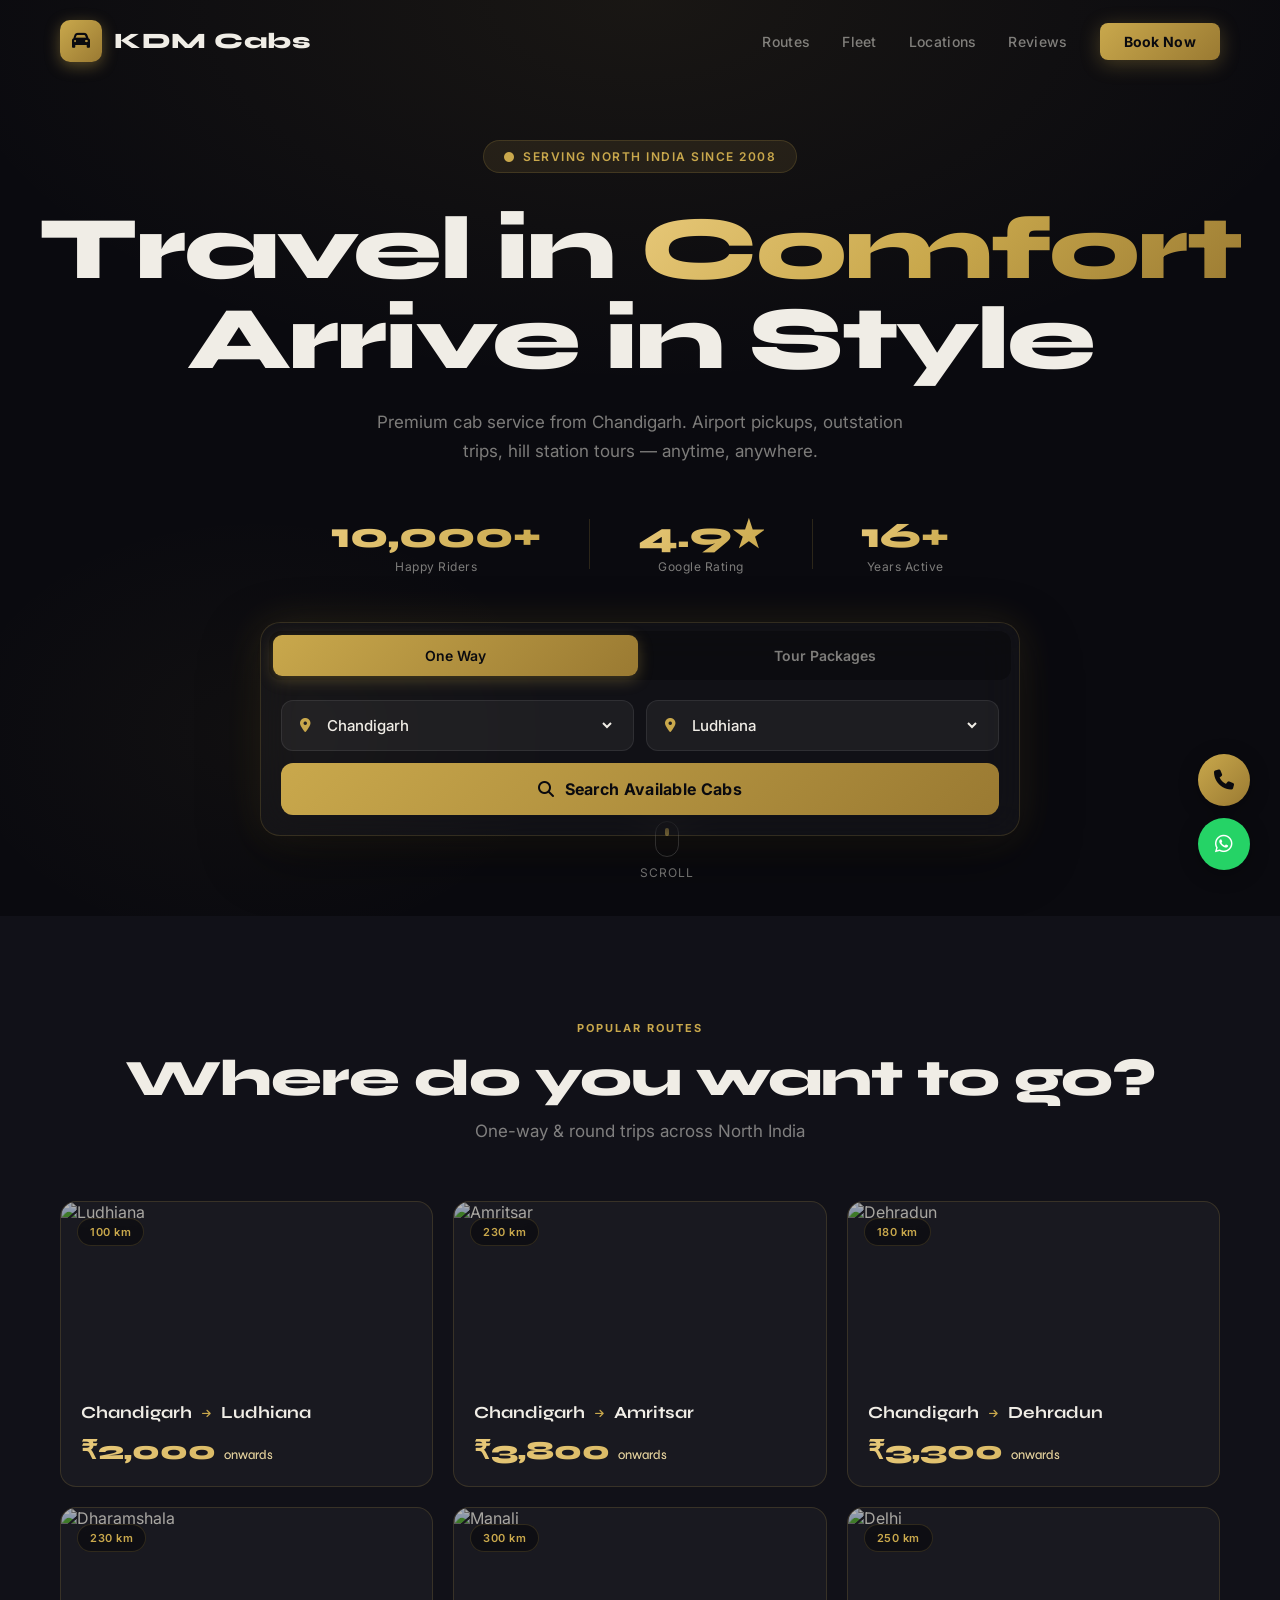
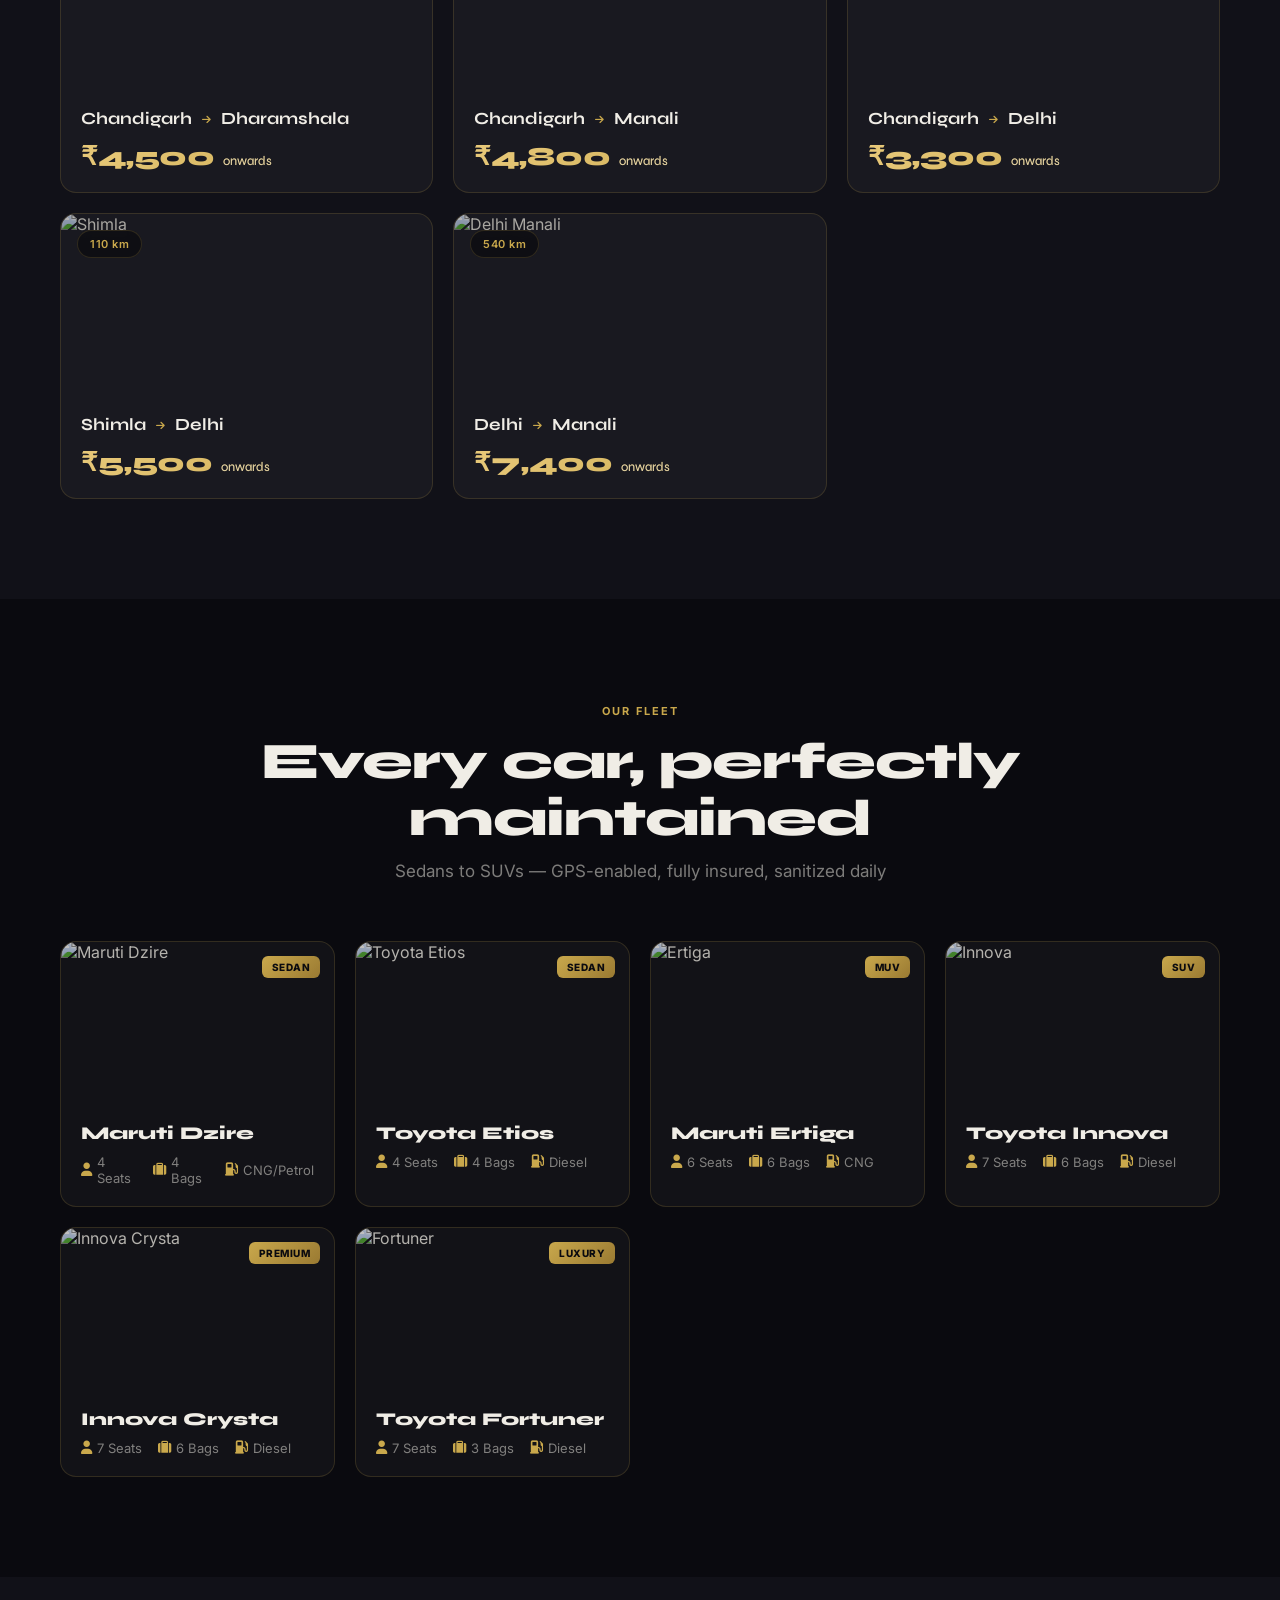
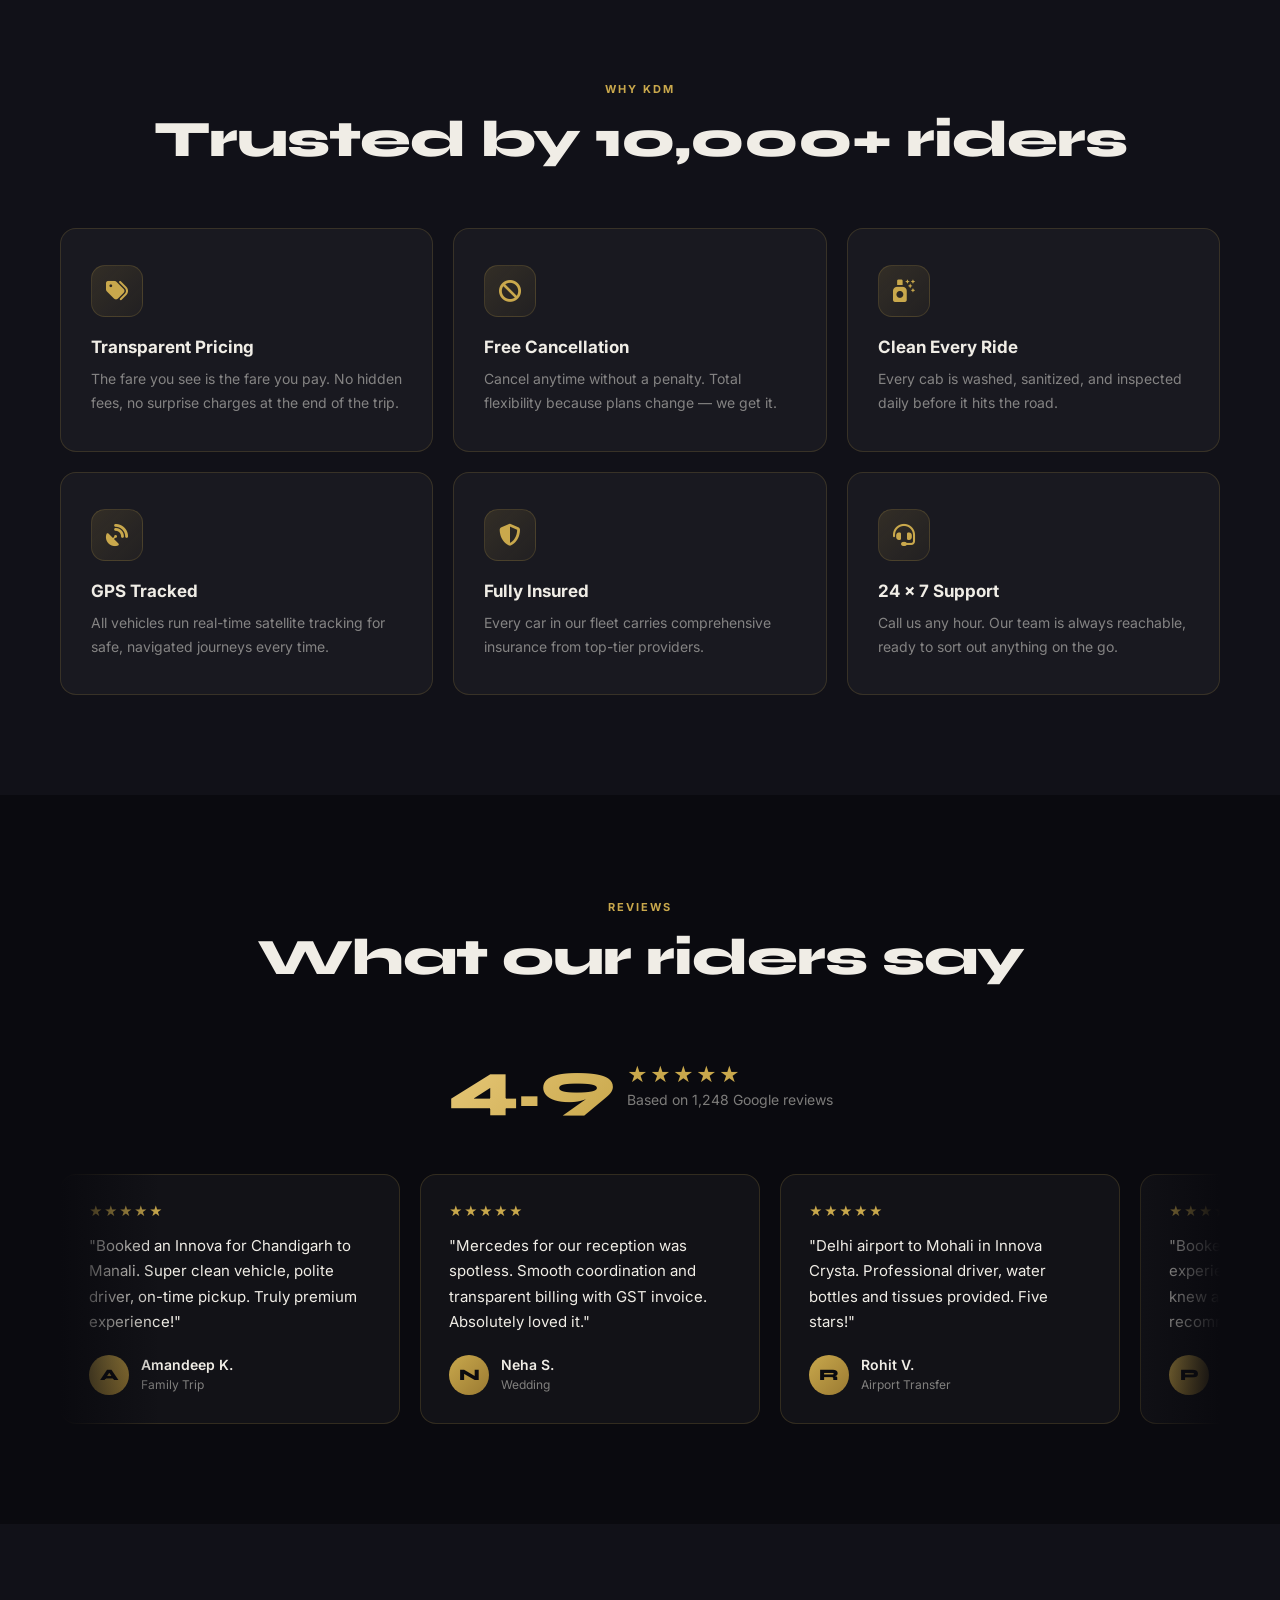
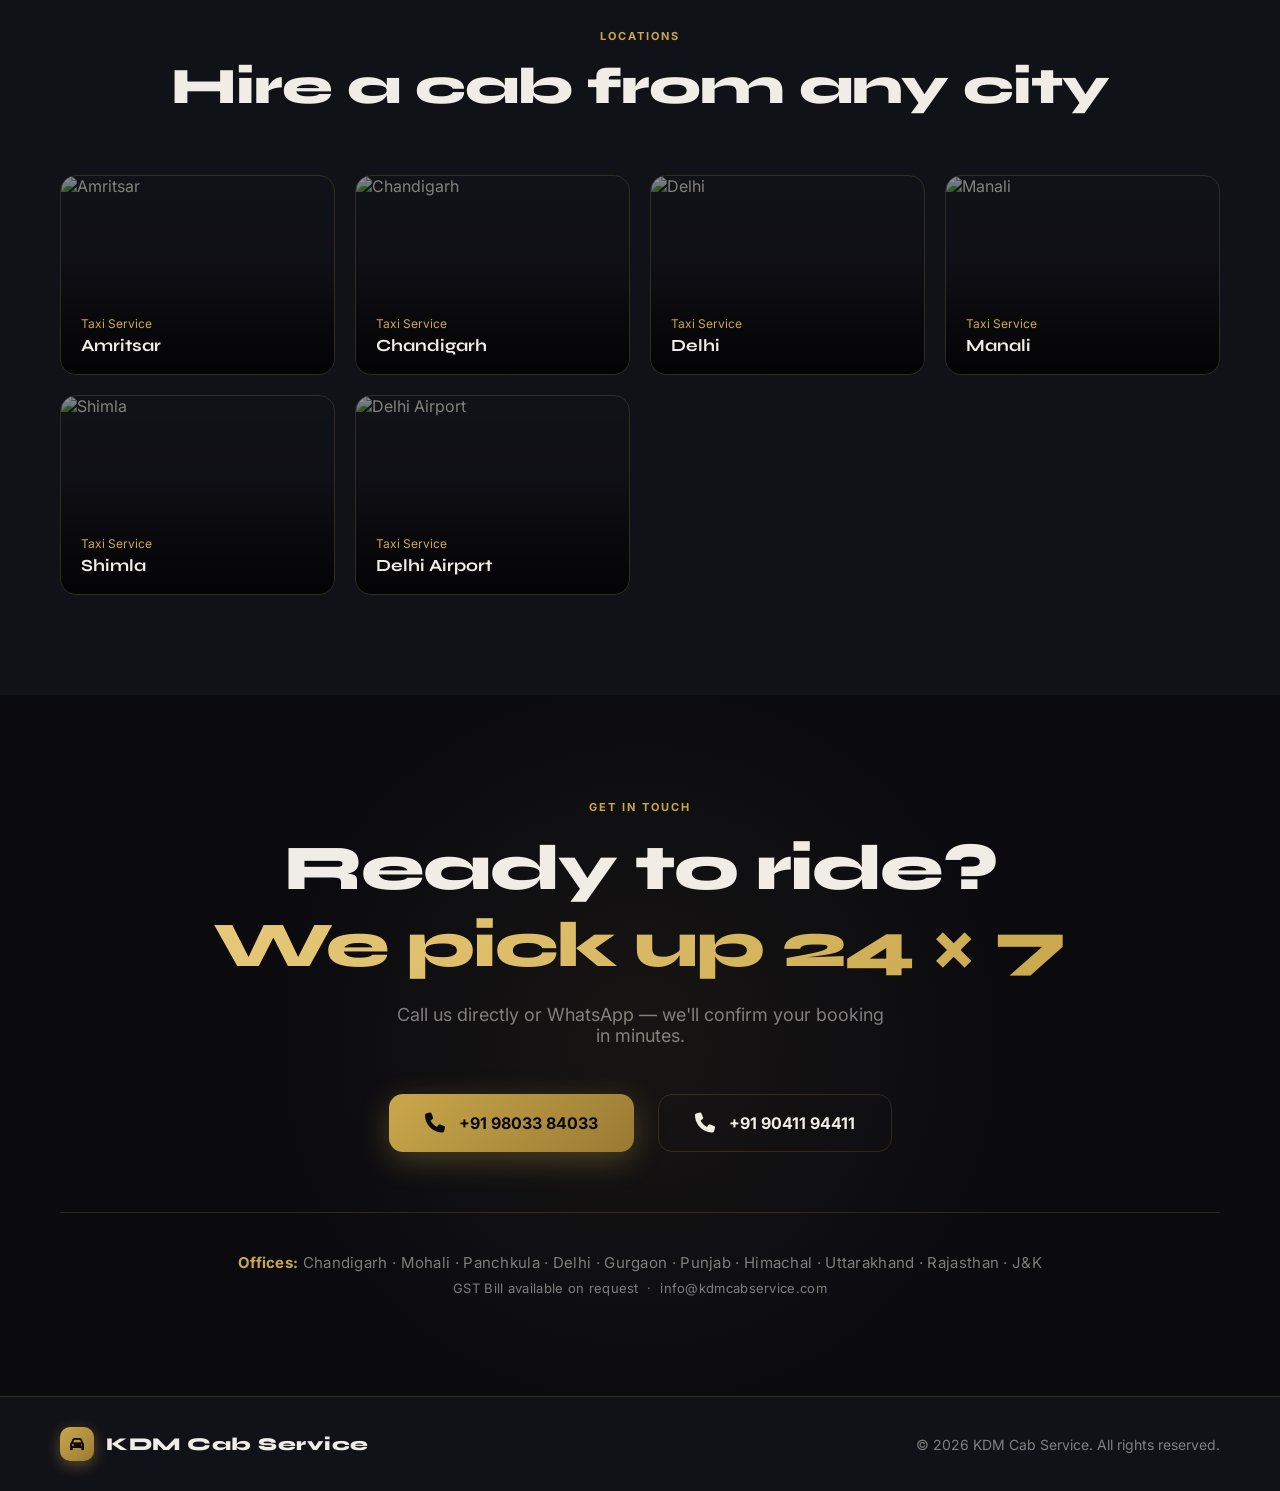
==== index.html @ 4ca431a5 "initial commit" ====
<!DOCTYPE html>
<html lang="en">
  <head>
    <meta charset="UTF-8" />
    <meta name="viewport" content="width=device-width, initial-scale=1.0" />
    <title>KDM Cab Service | Premium Rides from Chandigarh</title>
    <link
      href="https://fonts.googleapis.com/css2?family=Inter:wght@300;400;500;600;700&family=Syne:wght@700;800&display=swap"
      rel="stylesheet"
    />
    <link
      rel="stylesheet"
      href="https://cdnjs.cloudflare.com/ajax/libs/font-awesome/6.4.0/css/all.min.css"
    />
    <style>
      *,
      *::before,
      *::after {
        box-sizing: border-box;
        margin: 0;
        padding: 0;
      }

      :root {
        --gold: #c9a84c;
        --gold-light: #e8c97a;
        --gold-dark: #9a7a32;
        --night: #0a0a0f;
        --night2: #111118;
        --night3: #16161f;
        --card-bg: rgba(255, 255, 255, 0.035);
        --card-border: rgba(201, 168, 76, 0.18);
        --text: #f0ede6;
        --muted: rgba(240, 237, 230, 0.5);
        --white: #fff;
        --radius: 16px;
        --glow: 0 0 40px rgba(201, 168, 76, 0.15);
      }

      html {
        scroll-behavior: smooth;
      }

      body {
        font-family: "Inter", sans-serif;
        background: var(--night);
        color: var(--text);
        overflow-x: hidden;
      }

      /* ── CURSOR GLOW ── */
      #cursor-glow {
        width: 400px;
        height: 400px;
        border-radius: 50%;
        background: radial-gradient(
          circle,
          rgba(201, 168, 76, 0.06) 0%,
          transparent 70%
        );
        position: fixed;
        pointer-events: none;
        z-index: 0;
        transform: translate(-50%, -50%);
        transition: transform 0.1s linear;
      }

      /* ── PARTICLES ── */
      #particles {
        position: fixed;
        inset: 0;
        z-index: 0;
        pointer-events: none;
        overflow: hidden;
      }
      .particle {
        position: absolute;
        border-radius: 50%;
        background: var(--gold);
        animation: floatParticle linear infinite;
        opacity: 0;
      }

      @keyframes floatParticle {
        0% {
          opacity: 0;
          transform: translateY(0) scale(0);
        }
        10% {
          opacity: 0.6;
          transform: translateY(-20px) scale(1);
        }
        90% {
          opacity: 0.2;
        }
        100% {
          opacity: 0;
          transform: translateY(-100vh) scale(0.3);
        }
      }

      /* ── NAV ── */
      nav {
        position: fixed;
        top: 0;
        width: 100%;
        z-index: 1000;
        padding: 20px 60px;
        display: flex;
        align-items: center;
        justify-content: space-between;
        transition: all 0.4s ease;
      }
      nav.scrolled {
        background: rgba(10, 10, 15, 0.92);
        backdrop-filter: blur(20px);
        padding: 14px 60px;
        border-bottom: 1px solid var(--card-border);
        box-shadow: 0 4px 30px rgba(0, 0, 0, 0.4);
      }
      .logo {
        display: flex;
        align-items: center;
        gap: 12px;
        text-decoration: none;
        color: var(--text);
        font-family: "Syne", sans-serif;
        font-size: 22px;
        font-weight: 800;
        letter-spacing: 0.5px;
      }
      .logo-icon {
        width: 42px;
        height: 42px;
        background: linear-gradient(135deg, var(--gold), var(--gold-dark));
        border-radius: 10px;
        display: flex;
        align-items: center;
        justify-content: center;
        font-size: 18px;
        color: var(--night);
        box-shadow: 0 4px 15px rgba(201, 168, 76, 0.4);
      }
      .nav-links {
        display: flex;
        gap: 32px;
        list-style: none;
      }
      .nav-links a {
        color: var(--muted);
        text-decoration: none;
        font-size: 14px;
        font-weight: 500;
        letter-spacing: 0.3px;
        transition: color 0.3s;
        position: relative;
      }
      .nav-links a::after {
        content: "";
        position: absolute;
        bottom: -4px;
        left: 0;
        right: 0;
        height: 1px;
        background: var(--gold);
        transform: scaleX(0);
        transform-origin: left;
        transition: transform 0.3s ease;
      }
      .nav-links a:hover {
        color: var(--gold);
      }
      .nav-links a:hover::after {
        transform: scaleX(1);
      }
      .nav-cta {
        background: linear-gradient(135deg, var(--gold), var(--gold-dark));
        color: var(--night) !important;
        padding: 10px 24px;
        border-radius: 8px;
        font-weight: 700 !important;
        font-size: 14px !important;
        box-shadow: 0 4px 20px rgba(201, 168, 76, 0.3);
        transition: all 0.3s ease !important;
      }
      .nav-cta:hover {
        transform: translateY(-2px) !important;
        box-shadow: 0 8px 30px rgba(201, 168, 76, 0.5) !important;
      }
      .nav-cta::after {
        display: none !important;
      }

      /* ── HERO ── */
      .hero {
        min-height: 100vh;
        display: flex;
        flex-direction: column;
        align-items: center;
        justify-content: center;
        text-align: center;
        padding: 140px 20px 80px;
        position: relative;
        background: radial-gradient(
            ellipse 80% 60% at 50% 0%,
            rgba(201, 168, 76, 0.08) 0%,
            transparent 70%
          ),
          radial-gradient(
            ellipse 40% 40% at 20% 80%,
            rgba(201, 168, 76, 0.04) 0%,
            transparent 60%
          ),
          var(--night);
      }

      .hero-eyebrow {
        display: inline-flex;
        align-items: center;
        gap: 8px;
        background: rgba(201, 168, 76, 0.1);
        border: 1px solid var(--card-border);
        padding: 8px 20px;
        border-radius: 100px;
        font-size: 12px;
        font-weight: 600;
        letter-spacing: 1.5px;
        text-transform: uppercase;
        color: var(--gold);
        margin-bottom: 32px;
        animation: fadeSlideDown 0.8s ease both;
      }
      .hero-eyebrow i {
        font-size: 10px;
      }

      .hero h1 {
        font-family: "Syne", sans-serif;
        font-size: clamp(48px, 7vw, 96px);
        font-weight: 800;
        line-height: 1;
        letter-spacing: -2px;
        animation: fadeSlideDown 0.9s 0.1s ease both;
      }
      .hero h1 .gold-word {
        background: linear-gradient(
          135deg,
          var(--gold-light),
          var(--gold),
          var(--gold-dark)
        );
        -webkit-background-clip: text;
        -webkit-text-fill-color: transparent;
        background-clip: text;
      }

      .hero-sub {
        max-width: 560px;
        margin: 24px auto 0;
        color: var(--muted);
        font-size: 17px;
        line-height: 1.7;
        animation: fadeSlideDown 1s 0.2s ease both;
      }

      .hero-stats {
        display: flex;
        gap: 48px;
        justify-content: center;
        margin: 48px 0;
        animation: fadeSlideDown 1.1s 0.3s ease both;
      }
      .stat-item {
        text-align: center;
      }
      .stat-num {
        font-family: "Syne", sans-serif;
        font-size: 36px;
        font-weight: 800;
        background: linear-gradient(135deg, var(--gold-light), var(--gold));
        -webkit-background-clip: text;
        -webkit-text-fill-color: transparent;
        background-clip: text;
      }
      .stat-label {
        font-size: 12px;
        color: var(--muted);
        letter-spacing: 0.5px;
        margin-top: 2px;
      }
      .stat-divider {
        width: 1px;
        background: var(--card-border);
        height: 50px;
        align-self: center;
      }

      /* ── BOOKING WIDGET ── */
      .booking-widget {
        background: rgba(255, 255, 255, 0.03);
        border: 1px solid var(--card-border);
        border-radius: 20px;
        padding: 8px;
        max-width: 760px;
        width: 100%;
        backdrop-filter: blur(20px);
        box-shadow: 0 20px 60px rgba(0, 0, 0, 0.4), var(--glow);
        animation: fadeSlideUp 1.1s 0.4s ease both;
        position: relative;
        z-index: 10;
      }

      .widget-tabs {
        display: flex;
        gap: 4px;
        background: rgba(0, 0, 0, 0.3);
        border-radius: 12px;
        padding: 4px;
        margin-bottom: 20px;
      }
      .tab-btn {
        flex: 1;
        padding: 12px;
        border: none;
        background: transparent;
        color: var(--muted);
        font-size: 14px;
        font-weight: 600;
        cursor: pointer;
        border-radius: 9px;
        transition: all 0.3s ease;
        font-family: "Inter", sans-serif;
      }
      .tab-btn.active {
        background: linear-gradient(135deg, var(--gold), var(--gold-dark));
        color: var(--night);
        box-shadow: 0 4px 15px rgba(201, 168, 76, 0.3);
      }

      .widget-body {
        padding: 0 12px 12px;
      }

      .widget-row {
        display: flex;
        gap: 12px;
        margin-bottom: 12px;
      }

      .widget-field {
        flex: 1;
        background: rgba(255, 255, 255, 0.05);
        border: 1px solid rgba(255, 255, 255, 0.08);
        border-radius: 12px;
        padding: 14px 18px;
        display: flex;
        align-items: center;
        gap: 12px;
        transition: border-color 0.3s;
      }
      .widget-field:focus-within {
        border-color: var(--gold);
      }
      .widget-field i {
        color: var(--gold);
        font-size: 14px;
        flex-shrink: 0;
      }
      .widget-field select {
        background: transparent;
        border: none;
        outline: none;
        color: var(--text);
        font-family: "Inter", sans-serif;
        font-size: 15px;
        font-weight: 500;
        width: 100%;
        cursor: pointer;
      }
      .widget-field select option {
        background: #1a1a2e;
        color: var(--text);
      }

      .widget-search-btn {
        width: 100%;
        padding: 16px;
        background: linear-gradient(135deg, var(--gold), var(--gold-dark));
        border: none;
        border-radius: 12px;
        color: var(--night);
        font-family: "Inter", sans-serif;
        font-size: 16px;
        font-weight: 700;
        cursor: pointer;
        transition: all 0.3s ease;
        display: flex;
        align-items: center;
        justify-content: center;
        gap: 10px;
        letter-spacing: 0.3px;
      }
      .widget-search-btn:hover {
        transform: translateY(-2px);
        box-shadow: 0 10px 30px rgba(201, 168, 76, 0.4);
      }
      .widget-search-btn:active {
        transform: translateY(0);
      }

      /* ── CAR RESULTS ── */
      .car-results {
        display: none;
        margin-top: 16px;
        border-top: 1px solid var(--card-border);
        padding-top: 16px;
      }
      .car-results h4 {
        font-size: 13px;
        color: var(--muted);
        letter-spacing: 1px;
        text-transform: uppercase;
        margin-bottom: 12px;
      }

      .car-item {
        display: flex;
        align-items: center;
        gap: 16px;
        padding: 14px;
        border-radius: 12px;
        background: rgba(255, 255, 255, 0.03);
        border: 1px solid rgba(255, 255, 255, 0.06);
        cursor: pointer;
        transition: all 0.3s ease;
        margin-bottom: 10px;
      }
      .car-item:hover {
        background: rgba(201, 168, 76, 0.07);
        border-color: var(--gold);
        transform: translateX(6px);
      }
      .car-item img {
        width: 100px;
        height: 64px;
        border-radius: 8px;
        object-fit: cover;
      }
      .car-item-info {
        flex: 1;
      }
      .car-item-info h5 {
        font-size: 15px;
        font-weight: 600;
        margin-bottom: 4px;
      }
      .car-item-info p {
        font-size: 13px;
        color: var(--muted);
      }
      .car-item-price {
        font-family: "Syne", sans-serif;
        font-size: 22px;
        font-weight: 800;
        color: var(--gold);
      }

      /* ── SCROLL INDICATOR ── */
      .scroll-hint {
        position: absolute;
        bottom: 36px;
        left: 50%;
        transform: translateX(-50%);
        display: flex;
        flex-direction: column;
        align-items: center;
        gap: 8px;
        color: var(--muted);
        font-size: 12px;
        letter-spacing: 1px;
        animation: fadeSlideDown 1.5s 1s ease both;
      }
      .scroll-dot {
        width: 24px;
        height: 36px;
        border: 1px solid rgba(255, 255, 255, 0.2);
        border-radius: 12px;
        display: flex;
        justify-content: center;
        padding-top: 6px;
      }
      .scroll-dot::before {
        content: "";
        width: 4px;
        height: 8px;
        background: var(--gold);
        border-radius: 2px;
        animation: scrollBounce 1.8s ease infinite;
      }
      @keyframes scrollBounce {
        0%,
        100% {
          transform: translateY(0);
          opacity: 1;
        }
        50% {
          transform: translateY(10px);
          opacity: 0.3;
        }
      }

      /* ── SECTIONS ── */
      section {
        position: relative;
        z-index: 1;
      }

      .section-header {
        text-align: center;
        margin-bottom: 60px;
      }
      .section-eyebrow {
        display: inline-block;
        font-size: 11px;
        font-weight: 700;
        letter-spacing: 2px;
        text-transform: uppercase;
        color: var(--gold);
        margin-bottom: 16px;
      }
      .section-header h2 {
        font-family: "Syne", sans-serif;
        font-size: clamp(32px, 4vw, 52px);
        font-weight: 800;
        letter-spacing: -1px;
        line-height: 1.1;
      }
      .section-header p {
        color: var(--muted);
        margin-top: 14px;
        font-size: 17px;
      }

      /* ── ROUTES ── */
      .routes-section {
        padding: 100px 60px;
        background: var(--night2);
      }

      .routes-grid {
        display: grid;
        grid-template-columns: repeat(auto-fill, minmax(300px, 1fr));
        gap: 20px;
        max-width: 1300px;
        margin: 0 auto;
      }

      .route-card {
        background: var(--card-bg);
        border: 1px solid var(--card-border);
        border-radius: var(--radius);
        overflow: hidden;
        text-decoration: none;
        color: var(--text);
        transition: all 0.4s ease;
        position: relative;
      }
      .route-card::before {
        content: "";
        position: absolute;
        inset: 0;
        background: linear-gradient(
          135deg,
          rgba(201, 168, 76, 0.06),
          transparent
        );
        opacity: 0;
        transition: opacity 0.4s;
      }
      .route-card:hover {
        transform: translateY(-8px);
        border-color: var(--gold);
        box-shadow: 0 20px 50px rgba(0, 0, 0, 0.5), var(--glow);
      }
      .route-card:hover::before {
        opacity: 1;
      }

      .route-img-wrap {
        position: relative;
        overflow: hidden;
        height: 180px;
      }
      .route-img-wrap img {
        width: 100%;
        height: 100%;
        object-fit: cover;
        transition: transform 0.6s ease;
        filter: brightness(0.7);
      }
      .route-card:hover .route-img-wrap img {
        transform: scale(1.08);
        filter: brightness(0.85);
      }
      .route-badge {
        position: absolute;
        top: 16px;
        left: 16px;
        background: rgba(10, 10, 15, 0.7);
        backdrop-filter: blur(8px);
        border: 1px solid var(--card-border);
        padding: 6px 12px;
        border-radius: 100px;
        font-size: 11px;
        font-weight: 600;
        color: var(--gold);
        letter-spacing: 0.5px;
      }

      .route-info {
        padding: 20px;
      }
      .route-path {
        display: flex;
        align-items: center;
        gap: 10px;
        font-family: "Syne", sans-serif;
        font-size: 17px;
        font-weight: 700;
        margin-bottom: 12px;
      }
      .route-path i {
        font-size: 10px;
        color: var(--gold);
      }
      .route-price {
        font-size: 26px;
        font-weight: 800;
        font-family: "Syne", sans-serif;
        background: linear-gradient(135deg, var(--gold-light), var(--gold));
        -webkit-background-clip: text;
        -webkit-text-fill-color: transparent;
        background-clip: text;
      }
      .route-price span {
        font-size: 13px;
        font-weight: 400;
        color: var(--muted);
        -webkit-text-fill-color: var(--muted);
      }

      /* ── FLEET ── */
      .fleet-section {
        padding: 100px 60px;
        background: var(--night);
      }

      .fleet-grid {
        display: grid;
        grid-template-columns: repeat(auto-fill, minmax(260px, 1fr));
        gap: 20px;
        max-width: 1300px;
        margin: 0 auto;
      }
      .fleet-card {
        background: var(--card-bg);
        border: 1px solid var(--card-border);
        border-radius: var(--radius);
        overflow: hidden;
        transition: all 0.4s ease;
        cursor: pointer;
        position: relative;
      }
      .fleet-card:hover {
        transform: translateY(-8px) scale(1.01);
        border-color: var(--gold);
        box-shadow: var(--glow);
      }

      .fleet-img-wrap {
        height: 160px;
        overflow: hidden;
      }
      .fleet-img-wrap img {
        width: 100%;
        height: 100%;
        object-fit: cover;
        transition: transform 0.5s ease;
        filter: brightness(0.75);
      }
      .fleet-card:hover .fleet-img-wrap img {
        transform: scale(1.1);
        filter: brightness(1);
      }

      .fleet-body {
        padding: 20px;
      }
      .fleet-body h4 {
        font-family: "Syne", sans-serif;
        font-size: 18px;
        font-weight: 800;
        margin-bottom: 10px;
      }
      .fleet-meta {
        display: flex;
        gap: 16px;
        font-size: 13px;
        color: var(--muted);
      }
      .fleet-meta span {
        display: flex;
        align-items: center;
        gap: 5px;
      }
      .fleet-meta i {
        color: var(--gold);
      }

      .fleet-type-badge {
        position: absolute;
        top: 14px;
        right: 14px;
        background: linear-gradient(135deg, var(--gold), var(--gold-dark));
        color: var(--night);
        padding: 5px 10px;
        border-radius: 6px;
        font-size: 10px;
        font-weight: 800;
        letter-spacing: 0.5px;
        text-transform: uppercase;
      }

      /* ── WHY ── */
      .why-section {
        padding: 100px 60px;
        background: var(--night2);
      }
      .why-grid {
        display: grid;
        grid-template-columns: repeat(auto-fill, minmax(280px, 1fr));
        gap: 20px;
        max-width: 1300px;
        margin: 0 auto;
      }
      .why-card {
        padding: 36px 30px;
        background: var(--card-bg);
        border: 1px solid var(--card-border);
        border-radius: var(--radius);
        transition: all 0.4s ease;
        position: relative;
        overflow: hidden;
      }
      .why-card::after {
        content: "";
        position: absolute;
        bottom: 0;
        left: 0;
        right: 0;
        height: 2px;
        background: linear-gradient(90deg, var(--gold), transparent);
        transform: scaleX(0);
        transform-origin: left;
        transition: transform 0.4s ease;
      }
      .why-card:hover {
        transform: translateY(-6px);
        background: rgba(201, 168, 76, 0.05);
        border-color: var(--gold);
      }
      .why-card:hover::after {
        transform: scaleX(1);
      }

      .why-icon {
        width: 52px;
        height: 52px;
        background: linear-gradient(
          135deg,
          rgba(201, 168, 76, 0.15),
          rgba(201, 168, 76, 0.05)
        );
        border: 1px solid var(--card-border);
        border-radius: 14px;
        display: flex;
        align-items: center;
        justify-content: center;
        font-size: 22px;
        color: var(--gold);
        margin-bottom: 20px;
        transition: all 0.3s;
      }
      .why-card:hover .why-icon {
        background: linear-gradient(135deg, var(--gold), var(--gold-dark));
        color: var(--night);
        box-shadow: 0 6px 20px rgba(201, 168, 76, 0.3);
      }
      .why-card h3 {
        font-size: 17px;
        font-weight: 700;
        margin-bottom: 10px;
      }
      .why-card p {
        font-size: 14px;
        color: var(--muted);
        line-height: 1.7;
      }

      /* ── REVIEWS ── */
      .reviews-section {
        padding: 100px 60px;
        background: var(--night);
      }

      .reviews-rating {
        display: flex;
        align-items: center;
        gap: 12px;
        justify-content: center;
        margin-bottom: 50px;
      }
      .reviews-rating .big-score {
        font-family: "Syne", sans-serif;
        font-size: 64px;
        font-weight: 800;
        background: linear-gradient(135deg, var(--gold-light), var(--gold));
        -webkit-background-clip: text;
        -webkit-text-fill-color: transparent;
        background-clip: text;
      }
      .rating-right .stars {
        color: var(--gold);
        font-size: 20px;
        letter-spacing: 2px;
      }
      .rating-right p {
        color: var(--muted);
        font-size: 14px;
        margin-top: 4px;
      }

      .reviews-track-wrap {
        overflow: hidden;
        position: relative;
      }
      .reviews-track-wrap::before,
      .reviews-track-wrap::after {
        content: "";
        position: absolute;
        top: 0;
        bottom: 0;
        width: 100px;
        z-index: 2;
        pointer-events: none;
      }
      .reviews-track-wrap::before {
        left: 0;
        background: linear-gradient(to right, var(--night), transparent);
      }
      .reviews-track-wrap::after {
        right: 0;
        background: linear-gradient(to left, var(--night), transparent);
      }

      .reviews-track {
        display: flex;
        gap: 20px;
        animation: scrollTrack 30s linear infinite;
        width: max-content;
      }
      .reviews-track:hover {
        animation-play-state: paused;
      }

      @keyframes scrollTrack {
        0% {
          transform: translateX(0);
        }
        100% {
          transform: translateX(-50%);
        }
      }

      .review-card {
        background: var(--card-bg);
        border: 1px solid var(--card-border);
        border-radius: var(--radius);
        padding: 28px;
        width: 340px;
        flex-shrink: 0;
        transition: border-color 0.3s;
      }
      .review-card:hover {
        border-color: var(--gold);
      }
      .review-stars {
        color: var(--gold);
        font-size: 13px;
        letter-spacing: 1px;
        margin-bottom: 14px;
      }
      .review-text {
        font-size: 15px;
        line-height: 1.7;
        color: var(--text);
        margin-bottom: 20px;
      }
      .review-author {
        display: flex;
        align-items: center;
        gap: 12px;
      }
      .review-avatar {
        width: 40px;
        height: 40px;
        border-radius: 50%;
        background: linear-gradient(135deg, var(--gold), var(--gold-dark));
        display: flex;
        align-items: center;
        justify-content: center;
        font-family: "Syne", sans-serif;
        font-weight: 800;
        font-size: 16px;
        color: var(--night);
        flex-shrink: 0;
      }
      .review-author-info strong {
        display: block;
        font-size: 14px;
        font-weight: 600;
      }
      .review-author-info span {
        font-size: 12px;
        color: var(--muted);
      }

      /* ── CITIES ── */
      .cities-section {
        padding: 100px 60px;
        background: var(--night2);
      }
      .cities-grid {
        display: grid;
        grid-template-columns: repeat(auto-fill, minmax(240px, 1fr));
        gap: 20px;
        max-width: 1300px;
        margin: 0 auto;
      }
      .city-card {
        position: relative;
        border-radius: var(--radius);
        overflow: hidden;
        height: 200px;
        cursor: pointer;
        border: 1px solid var(--card-border);
        transition: all 0.4s ease;
      }
      .city-card:hover {
        transform: scale(1.03);
        border-color: var(--gold);
        box-shadow: var(--glow);
      }
      .city-card img {
        width: 100%;
        height: 100%;
        object-fit: cover;
        transition: transform 0.5s ease;
        filter: brightness(0.55);
      }
      .city-card:hover img {
        transform: scale(1.12);
        filter: brightness(0.7);
      }
      .city-overlay {
        position: absolute;
        inset: 0;
        background: linear-gradient(
          to top,
          rgba(0, 0, 0, 0.8) 0%,
          rgba(0, 0, 0, 0.1) 60%,
          transparent 100%
        );
      }
      .city-label {
        position: absolute;
        bottom: 18px;
        left: 20px;
        right: 20px;
        font-family: "Syne", sans-serif;
        font-size: 17px;
        font-weight: 700;
      }
      .city-label span {
        font-size: 12px;
        color: var(--gold);
        display: block;
        margin-bottom: 4px;
        font-weight: 400;
        font-family: "Inter", sans-serif;
      }

      /* ── CTA ── */
      .cta-section {
        padding: 100px 60px;
        text-align: center;
        background: var(--night);
        position: relative;
        overflow: hidden;
      }
      .cta-section::before {
        content: "";
        position: absolute;
        top: 50%;
        left: 50%;
        transform: translate(-50%, -50%);
        width: 800px;
        height: 800px;
        background: radial-gradient(
          circle,
          rgba(201, 168, 76, 0.07) 0%,
          transparent 70%
        );
        pointer-events: none;
      }
      .cta-section h2 {
        font-family: "Syne", sans-serif;
        font-size: clamp(36px, 5vw, 64px);
        font-weight: 800;
        margin-bottom: 20px;
        letter-spacing: -1.5px;
      }
      .cta-section p {
        color: var(--muted);
        font-size: 18px;
        max-width: 500px;
        margin: 0 auto 48px;
      }
      .cta-phones {
        display: flex;
        gap: 24px;
        justify-content: center;
        flex-wrap: wrap;
      }
      .cta-phone-btn {
        display: flex;
        align-items: center;
        gap: 14px;
        padding: 18px 36px;
        border-radius: 14px;
        text-decoration: none;
        transition: all 0.3s ease;
        font-size: 16px;
        font-weight: 700;
      }
      .cta-phone-btn.primary {
        background: linear-gradient(135deg, var(--gold), var(--gold-dark));
        color: var(--night);
        box-shadow: 0 8px 30px rgba(201, 168, 76, 0.3);
      }
      .cta-phone-btn.secondary {
        background: transparent;
        color: var(--text);
        border: 1px solid var(--card-border);
      }
      .cta-phone-btn:hover {
        transform: translateY(-4px);
      }
      .cta-phone-btn.primary:hover {
        box-shadow: 0 16px 40px rgba(201, 168, 76, 0.5);
      }
      .cta-phone-btn i {
        font-size: 20px;
      }
      .cta-offices {
        margin-top: 60px;
        padding-top: 40px;
        border-top: 1px solid var(--card-border);
        color: var(--muted);
        font-size: 15px;
        letter-spacing: 0.3px;
      }
      .cta-offices strong {
        color: var(--gold);
      }

      /* ── FOOTER ── */
      footer {
        background: var(--night2);
        border-top: 1px solid var(--card-border);
        padding: 30px 60px;
        display: flex;
        align-items: center;
        justify-content: space-between;
        font-size: 14px;
        color: var(--muted);
      }

      /* ── FLOATERS ── */
      .float-btns {
        position: fixed;
        bottom: 30px;
        right: 30px;
        display: flex;
        flex-direction: column;
        gap: 12px;
        z-index: 999;
      }
      .float-btn {
        width: 52px;
        height: 52px;
        border-radius: 50%;
        display: flex;
        align-items: center;
        justify-content: center;
        font-size: 20px;
        text-decoration: none;
        transition: all 0.3s ease;
        box-shadow: 0 4px 20px rgba(0, 0, 0, 0.3);
      }
      .float-phone {
        background: linear-gradient(135deg, var(--gold), var(--gold-dark));
        color: var(--night);
      }
      .float-whatsapp {
        background: #25d366;
        color: white;
      }
      .float-btn:hover {
        transform: scale(1.15) rotate(-5deg);
      }

      /* ── SCROLL TOP ── */
      #scrollTop {
        position: fixed;
        bottom: 30px;
        left: 30px;
        width: 44px;
        height: 44px;
        border-radius: 50%;
        background: rgba(255, 255, 255, 0.07);
        border: 1px solid var(--card-border);
        color: var(--text);
        font-size: 16px;
        cursor: pointer;
        display: flex;
        align-items: center;
        justify-content: center;
        opacity: 0;
        pointer-events: none;
        transition: all 0.3s ease;
        z-index: 999;
      }
      #scrollTop.show {
        opacity: 1;
        pointer-events: all;
      }
      #scrollTop:hover {
        background: var(--gold);
        color: var(--night);
        border-color: var(--gold);
      }

      /* ── ANIMATIONS ── */
      @keyframes fadeSlideDown {
        from {
          opacity: 0;
          transform: translateY(-20px);
        }
        to {
          opacity: 1;
          transform: translateY(0);
        }
      }
      @keyframes fadeSlideUp {
        from {
          opacity: 0;
          transform: translateY(30px);
        }
        to {
          opacity: 1;
          transform: translateY(0);
        }
      }

      .reveal {
        opacity: 0;
        transform: translateY(40px);
        transition: opacity 0.7s ease, transform 0.7s ease;
      }
      .reveal.visible {
        opacity: 1;
        transform: translateY(0);
      }
      .reveal-delay-1 {
        transition-delay: 0.1s;
      }
      .reveal-delay-2 {
        transition-delay: 0.2s;
      }
      .reveal-delay-3 {
        transition-delay: 0.3s;
      }
      .reveal-delay-4 {
        transition-delay: 0.4s;
      }

      /* ── HAMBURGER ── */
      .hamburger {
        display: none;
        background: none;
        border: none;
        color: var(--text);
        font-size: 22px;
        cursor: pointer;
      }

      @media (max-width: 900px) {
        nav {
          padding: 16px 24px;
        }
        nav.scrolled {
          padding: 12px 24px;
        }
        .nav-links {
          display: none;
        }
        .hamburger {
          display: block;
        }
        .routes-section,
        .fleet-section,
        .why-section,
        .reviews-section,
        .cities-section,
        .cta-section {
          padding: 70px 24px;
        }
        footer {
          flex-direction: column;
          gap: 10px;
          text-align: center;
          padding: 24px;
        }
        .hero-stats {
          gap: 24px;
        }
        .stat-num {
          font-size: 28px;
        }
        .widget-row {
          flex-direction: column;
        }
      }
    </style>
  </head>
  <body>
    <div id="cursor-glow"></div>
    <div id="particles"></div>

    <!-- NAV -->
    <nav id="nav">
      <a href="#" class="logo">
        <div class="logo-icon"><i class="fas fa-car"></i></div>
        KDM Cabs
      </a>
      <ul class="nav-links">
        <li><a href="#routes">Routes</a></li>
        <li><a href="#fleet">Fleet</a></li>
        <li><a href="#cities">Locations</a></li>
        <li><a href="#reviews">Reviews</a></li>
        <li><a href="#contact" class="nav-cta">Book Now</a></li>
      </ul>
      <button class="hamburger" id="hamburger">
        <i class="fas fa-bars"></i>
      </button>
    </nav>

    <!-- HERO -->
    <section class="hero">
      <div class="hero-eyebrow">
        <i class="fas fa-circle"></i> Serving North India since 2008
      </div>
      <h1>
        Travel in <span class="gold-word">Comfort</span><br />Arrive in Style
      </h1>
      <p class="hero-sub">
        Premium cab service from Chandigarh. Airport pickups, outstation trips,
        hill station tours — anytime, anywhere.
      </p>

      <div class="hero-stats">
        <div class="stat-item">
          <div class="stat-num" data-target="10000">0</div>
          <div class="stat-label">Happy Riders</div>
        </div>
        <div class="stat-divider"></div>
        <div class="stat-item">
          <div class="stat-num">4.9★</div>
          <div class="stat-label">Google Rating</div>
        </div>
        <div class="stat-divider"></div>
        <div class="stat-item">
          <div class="stat-num">16+</div>
          <div class="stat-label">Years Active</div>
        </div>
      </div>

      <div class="booking-widget">
        <div class="widget-tabs">
          <button class="tab-btn active" onclick="switchTab('oneway', this)">
            One Way
          </button>
          <button class="tab-btn" onclick="switchTab('packages', this)">
            Tour Packages
          </button>
        </div>
        <div class="widget-body" id="oneway-tab">
          <div class="widget-row">
            <div class="widget-field">
              <i class="fas fa-map-marker-alt"></i>
              <select id="w-from">
                <option>Chandigarh</option>
                <option>Mohali</option>
                <option>Panchkula</option>
                <option>Delhi</option>
                <option>Delhi Airport</option>
                <option>Shimla</option>
              </select>
            </div>
            <div class="widget-field">
              <i class="fas fa-location-dot"></i>
              <select id="w-to">
                <option>Ludhiana</option>
                <option>Amritsar</option>
                <option>Dehradun</option>
                <option>Dharamshala</option>
                <option>Manali</option>
                <option>Shimla</option>
                <option>Delhi</option>
                <option>Delhi Airport</option>
              </select>
            </div>
          </div>
          <button class="widget-search-btn" onclick="searchCabs()">
            <i class="fas fa-magnifying-glass"></i> Search Available Cabs
          </button>
          <div class="car-results" id="car-results">
            <h4>Available Vehicles</h4>
            <div id="cars-list"></div>
          </div>
        </div>
        <div class="widget-body" id="packages-tab" style="display: none">
          <p
            style="
              text-align: center;
              color: var(--muted);
              padding: 10px 0 16px;
            "
          >
            Explore our North India tour packages
          </p>
          <a
            href="#routes"
            class="widget-search-btn"
            style="display: flex; text-decoration: none"
          >
            <i class="fas fa-map"></i> View All Routes & Packages
          </a>
        </div>
      </div>

      <div class="scroll-hint">
        <div class="scroll-dot"></div>
        SCROLL
      </div>
    </section>

    <!-- ROUTES -->
    <section class="routes-section" id="routes">
      <div class="section-header reveal">
        <div class="section-eyebrow">Popular Routes</div>
        <h2>Where do you want to go?</h2>
        <p>One-way & round trips across North India</p>
      </div>
      <div class="routes-grid">
        <a href="#" class="route-card reveal">
          <div class="route-img-wrap">
            <img
              src="https://images.unsplash.com/photo-1569017388730-2bd34224ea84?w=500&h=300&fit=crop"
              alt="Ludhiana"
            />
            <div class="route-badge">100 km</div>
          </div>
          <div class="route-info">
            <div class="route-path">
              Chandigarh <i class="fas fa-arrow-right"></i> Ludhiana
            </div>
            <div class="route-price">₹2,000 <span>onwards</span></div>
          </div>
        </a>
        <a href="#" class="route-card reveal reveal-delay-1">
          <div class="route-img-wrap">
            <img
              src="https://images.unsplash.com/photo-1514222134-b57cbb8ce073?w=500&h=300&fit=crop"
              alt="Amritsar"
            />
            <div class="route-badge">230 km</div>
          </div>
          <div class="route-info">
            <div class="route-path">
              Chandigarh <i class="fas fa-arrow-right"></i> Amritsar
            </div>
            <div class="route-price">₹3,800 <span>onwards</span></div>
          </div>
        </a>
        <a href="#" class="route-card reveal reveal-delay-2">
          <div class="route-img-wrap">
            <img
              src="https://images.unsplash.com/photo-1606016159991-dfe4f2746ad7?w=500&h=300&fit=crop"
              alt="Dehradun"
            />
            <div class="route-badge">180 km</div>
          </div>
          <div class="route-info">
            <div class="route-path">
              Chandigarh <i class="fas fa-arrow-right"></i> Dehradun
            </div>
            <div class="route-price">₹3,300 <span>onwards</span></div>
          </div>
        </a>
        <a href="#" class="route-card reveal">
          <div class="route-img-wrap">
            <img
              src="https://images.unsplash.com/photo-1553675297-03be173e434f?w=500&h=300&fit=crop"
              alt="Dharamshala"
            />
            <div class="route-badge">230 km</div>
          </div>
          <div class="route-info">
            <div class="route-path">
              Chandigarh <i class="fas fa-arrow-right"></i> Dharamshala
            </div>
            <div class="route-price">₹4,500 <span>onwards</span></div>
          </div>
        </a>
        <a href="#" class="route-card reveal reveal-delay-1">
          <div class="route-img-wrap">
            <img
              src="https://images.unsplash.com/photo-1619767886558-efdc259cde1a?w=500&h=300&fit=crop"
              alt="Manali"
            />
            <div class="route-badge">300 km</div>
          </div>
          <div class="route-info">
            <div class="route-path">
              Chandigarh <i class="fas fa-arrow-right"></i> Manali
            </div>
            <div class="route-price">₹4,800 <span>onwards</span></div>
          </div>
        </a>
        <a href="#" class="route-card reveal reveal-delay-2">
          <div class="route-img-wrap">
            <img
              src="https://images.unsplash.com/photo-1533473359331-0135ef1b58bf?w=500&h=300&fit=crop"
              alt="Delhi"
            />
            <div class="route-badge">250 km</div>
          </div>
          <div class="route-info">
            <div class="route-path">
              Chandigarh <i class="fas fa-arrow-right"></i> Delhi
            </div>
            <div class="route-price">₹3,300 <span>onwards</span></div>
          </div>
        </a>
        <a href="#" class="route-card reveal">
          <div class="route-img-wrap">
            <img
              src="https://images.unsplash.com/photo-1564507592333-c60657eea523?w=500&h=300&fit=crop"
              alt="Shimla"
            />
            <div class="route-badge">110 km</div>
          </div>
          <div class="route-info">
            <div class="route-path">
              Shimla <i class="fas fa-arrow-right"></i> Delhi
            </div>
            <div class="route-price">₹5,500 <span>onwards</span></div>
          </div>
        </a>
        <a href="#" class="route-card reveal reveal-delay-1">
          <div class="route-img-wrap">
            <img
              src="https://images.unsplash.com/photo-1524413740807-0c3cb6fa808d?w=500&h=300&fit=crop"
              alt="Delhi Manali"
            />
            <div class="route-badge">540 km</div>
          </div>
          <div class="route-info">
            <div class="route-path">
              Delhi <i class="fas fa-arrow-right"></i> Manali
            </div>
            <div class="route-price">₹7,400 <span>onwards</span></div>
          </div>
        </a>
      </div>
    </section>

    <!-- FLEET -->
    <section class="fleet-section" id="fleet">
      <div class="section-header reveal">
        <div class="section-eyebrow">Our Fleet</div>
        <h2>Every car, perfectly maintained</h2>
        <p>Sedans to SUVs — GPS-enabled, fully insured, sanitized daily</p>
      </div>
      <div class="fleet-grid">
        <div class="fleet-card reveal">
          <div class="fleet-type-badge">Sedan</div>
          <div class="fleet-img-wrap">
            <img
              src="https://images.unsplash.com/photo-1542362567-b07e54358753?w=400&h=250&fit=crop"
              alt="Maruti Dzire"
            />
          </div>
          <div class="fleet-body">
            <h4>Maruti Dzire</h4>
            <div class="fleet-meta">
              <span><i class="fas fa-user"></i> 4 Seats</span>
              <span><i class="fas fa-suitcase"></i> 4 Bags</span>
              <span><i class="fas fa-gas-pump"></i> CNG/Petrol</span>
            </div>
          </div>
        </div>
        <div class="fleet-card reveal reveal-delay-1">
          <div class="fleet-type-badge">Sedan</div>
          <div class="fleet-img-wrap">
            <img
              src="https://images.unsplash.com/photo-1533473359331-0135ef1b58bf?w=400&h=250&fit=crop"
              alt="Toyota Etios"
            />
          </div>
          <div class="fleet-body">
            <h4>Toyota Etios</h4>
            <div class="fleet-meta">
              <span><i class="fas fa-user"></i> 4 Seats</span>
              <span><i class="fas fa-suitcase"></i> 4 Bags</span>
              <span><i class="fas fa-gas-pump"></i> Diesel</span>
            </div>
          </div>
        </div>
        <div class="fleet-card reveal reveal-delay-2">
          <div class="fleet-type-badge">MUV</div>
          <div class="fleet-img-wrap">
            <img
              src="https://images.unsplash.com/photo-1606016159991-dfe4f2746ad7?w=400&h=250&fit=crop"
              alt="Ertiga"
            />
          </div>
          <div class="fleet-body">
            <h4>Maruti Ertiga</h4>
            <div class="fleet-meta">
              <span><i class="fas fa-user"></i> 6 Seats</span>
              <span><i class="fas fa-suitcase"></i> 6 Bags</span>
              <span><i class="fas fa-gas-pump"></i> CNG</span>
            </div>
          </div>
        </div>
        <div class="fleet-card reveal">
          <div class="fleet-type-badge">SUV</div>
          <div class="fleet-img-wrap">
            <img
              src="https://images.unsplash.com/photo-1619767886558-efdc259cde1a?w=400&h=250&fit=crop"
              alt="Innova"
            />
          </div>
          <div class="fleet-body">
            <h4>Toyota Innova</h4>
            <div class="fleet-meta">
              <span><i class="fas fa-user"></i> 7 Seats</span>
              <span><i class="fas fa-suitcase"></i> 6 Bags</span>
              <span><i class="fas fa-gas-pump"></i> Diesel</span>
            </div>
          </div>
        </div>
        <div class="fleet-card reveal reveal-delay-1">
          <div class="fleet-type-badge">Premium</div>
          <div class="fleet-img-wrap">
            <img
              src="https://images.unsplash.com/photo-1621007947382-bb3c39e41fb3?w=400&h=250&fit=crop"
              alt="Innova Crysta"
            />
          </div>
          <div class="fleet-body">
            <h4>Innova Crysta</h4>
            <div class="fleet-meta">
              <span><i class="fas fa-user"></i> 7 Seats</span>
              <span><i class="fas fa-suitcase"></i> 6 Bags</span>
              <span><i class="fas fa-gas-pump"></i> Diesel</span>
            </div>
          </div>
        </div>
        <div class="fleet-card reveal reveal-delay-2">
          <div class="fleet-type-badge">Luxury</div>
          <div class="fleet-img-wrap">
            <img
              src="https://images.unsplash.com/photo-1519646939016-5f90a2e8a6ed?w=400&h=250&fit=crop"
              alt="Fortuner"
            />
          </div>
          <div class="fleet-body">
            <h4>Toyota Fortuner</h4>
            <div class="fleet-meta">
              <span><i class="fas fa-user"></i> 7 Seats</span>
              <span><i class="fas fa-suitcase"></i> 3 Bags</span>
              <span><i class="fas fa-gas-pump"></i> Diesel</span>
            </div>
          </div>
        </div>
      </div>
    </section>

    <!-- WHY -->
    <section class="why-section" id="why">
      <div class="section-header reveal">
        <div class="section-eyebrow">Why KDM</div>
        <h2>Trusted by 10,000+ riders</h2>
      </div>
      <div class="why-grid">
        <div class="why-card reveal">
          <div class="why-icon"><i class="fas fa-tags"></i></div>
          <h3>Transparent Pricing</h3>
          <p>
            The fare you see is the fare you pay. No hidden fees, no surprise
            charges at the end of the trip.
          </p>
        </div>
        <div class="why-card reveal reveal-delay-1">
          <div class="why-icon"><i class="fas fa-ban"></i></div>
          <h3>Free Cancellation</h3>
          <p>
            Cancel anytime without a penalty. Total flexibility because plans
            change — we get it.
          </p>
        </div>
        <div class="why-card reveal reveal-delay-2">
          <div class="why-icon"><i class="fas fa-spray-can-sparkles"></i></div>
          <h3>Clean Every Ride</h3>
          <p>
            Every cab is washed, sanitized, and inspected daily before it hits
            the road.
          </p>
        </div>
        <div class="why-card reveal">
          <div class="why-icon"><i class="fas fa-satellite-dish"></i></div>
          <h3>GPS Tracked</h3>
          <p>
            All vehicles run real-time satellite tracking for safe, navigated
            journeys every time.
          </p>
        </div>
        <div class="why-card reveal reveal-delay-1">
          <div class="why-icon"><i class="fas fa-shield-halved"></i></div>
          <h3>Fully Insured</h3>
          <p>
            Every car in our fleet carries comprehensive insurance from top-tier
            providers.
          </p>
        </div>
        <div class="why-card reveal reveal-delay-2">
          <div class="why-icon"><i class="fas fa-headset"></i></div>
          <h3>24 × 7 Support</h3>
          <p>
            Call us any hour. Our team is always reachable, ready to sort out
            anything on the go.
          </p>
        </div>
      </div>
    </section>

    <!-- REVIEWS -->
    <section class="reviews-section" id="reviews">
      <div class="section-header reveal">
        <div class="section-eyebrow">Reviews</div>
        <h2>What our riders say</h2>
      </div>
      <div class="reviews-rating reveal">
        <div class="big-score">4.9</div>
        <div class="rating-right">
          <div class="stars">★★★★★</div>
          <p>Based on 1,248 Google reviews</p>
        </div>
      </div>
      <div class="reviews-track-wrap">
        <div class="reviews-track" id="reviews-track">
          <!-- reviews injected by JS, duplicated for infinite scroll -->
        </div>
      </div>
    </section>

    <!-- CITIES -->
    <section class="cities-section" id="cities">
      <div class="section-header reveal">
        <div class="section-eyebrow">Locations</div>
        <h2>Hire a cab from any city</h2>
      </div>
      <div class="cities-grid">
        <div class="city-card reveal">
          <img
            src="https://images.unsplash.com/photo-1514222134-b57cbb8ce073?w=400&h=300&fit=crop"
            alt="Amritsar"
          />
          <div class="city-overlay"></div>
          <div class="city-label"><span>Taxi Service</span>Amritsar</div>
        </div>
        <div class="city-card reveal reveal-delay-1">
          <img
            src="https://images.unsplash.com/photo-1569017388730-2bd34224ea84?w=400&h=300&fit=crop"
            alt="Chandigarh"
          />
          <div class="city-overlay"></div>
          <div class="city-label"><span>Taxi Service</span>Chandigarh</div>
        </div>
        <div class="city-card reveal reveal-delay-2">
          <img
            src="https://images.unsplash.com/photo-1524413740807-0c3cb6fa808d?w=400&h=300&fit=crop"
            alt="Delhi"
          />
          <div class="city-overlay"></div>
          <div class="city-label"><span>Taxi Service</span>Delhi</div>
        </div>
        <div class="city-card reveal">
          <img
            src="https://images.unsplash.com/photo-1553675297-03be173e434f?w=400&h=300&fit=crop"
            alt="Manali"
          />
          <div class="city-overlay"></div>
          <div class="city-label"><span>Taxi Service</span>Manali</div>
        </div>
        <div class="city-card reveal reveal-delay-1">
          <img
            src="https://images.unsplash.com/photo-1564507592333-c60657eea523?w=400&h=300&fit=crop"
            alt="Shimla"
          />
          <div class="city-overlay"></div>
          <div class="city-label"><span>Taxi Service</span>Shimla</div>
        </div>
        <div class="city-card reveal reveal-delay-2">
          <img
            src="https://images.unsplash.com/photo-1480714378408-67cf0d13bc1b?w=400&h=300&fit=crop"
            alt="Delhi Airport"
          />
          <div class="city-overlay"></div>
          <div class="city-label"><span>Taxi Service</span>Delhi Airport</div>
        </div>
      </div>
    </section>

    <!-- CTA -->
    <section class="cta-section" id="contact">
      <div class="section-eyebrow reveal">Get in Touch</div>
      <h2 class="reveal">
        Ready to ride?<br /><span
          style="
            background: linear-gradient(135deg, var(--gold-light), var(--gold));
            -webkit-background-clip: text;
            -webkit-text-fill-color: transparent;
            background-clip: text;
          "
          >We pick up 24 × 7</span
        >
      </h2>
      <p class="reveal">
        Call us directly or WhatsApp — we'll confirm your booking in minutes.
      </p>
      <div class="cta-phones reveal">
        <a href="tel:+919803384033" class="cta-phone-btn primary">
          <i class="fas fa-phone"></i> +91 98033 84033
        </a>
        <a href="tel:+919041194411" class="cta-phone-btn secondary">
          <i class="fas fa-phone"></i> +91 90411 94411
        </a>
      </div>
      <div class="cta-offices reveal">
        <strong>Offices:</strong> Chandigarh · Mohali · Panchkula · Delhi ·
        Gurgaon · Punjab · Himachal · Uttarakhand · Rajasthan · J&K <br /><span
          style="font-size: 13px; margin-top: 8px; display: block"
          >GST Bill available on request &nbsp;·&nbsp;
          info@kdmcabservice.com</span
        >
      </div>
    </section>

    <!-- FOOTER -->
    <footer>
      <a href="#" class="logo" style="font-size: 18px">
        <div
          class="logo-icon"
          style="width: 34px; height: 34px; font-size: 14px"
        >
          <i class="fas fa-car"></i>
        </div>
        KDM Cab Service
      </a>
      <span>© 2026 KDM Cab Service. All rights reserved.</span>
    </footer>

    <!-- FLOAT -->
    <div class="float-btns">
      <a href="tel:+919803384033" class="float-btn float-phone"
        ><i class="fas fa-phone"></i
      ></a>
      <a
        href="https://wa.me/919803384033"
        target="_blank"
        class="float-btn float-whatsapp"
        ><i class="fab fa-whatsapp"></i
      ></a>
    </div>

    <button id="scrollTop"><i class="fas fa-arrow-up"></i></button>

    <script>
      // ── CURSOR GLOW
      const glow = document.getElementById("cursor-glow");
      document.addEventListener("mousemove", (e) => {
        glow.style.left = e.clientX + "px";
        glow.style.top = e.clientY + "px";
      });

      // ── PARTICLES
      const container = document.getElementById("particles");
      for (let i = 0; i < 30; i++) {
        const p = document.createElement("div");
        p.className = "particle";
        const size = Math.random() * 3 + 1;
        p.style.cssText = `
    width:${size}px;height:${size}px;
    left:${Math.random() * 100}%;
    bottom:${Math.random() * 20}%;
    animation-duration:${Math.random() * 15 + 10}s;
    animation-delay:${Math.random() * 10}s;
    opacity:${Math.random() * 0.4 + 0.1};
  `;
        container.appendChild(p);
      }

      // ── NAV SCROLL
      const nav = document.getElementById("nav");
      window.addEventListener("scroll", () => {
        nav.classList.toggle("scrolled", window.scrollY > 60);
        document
          .getElementById("scrollTop")
          .classList.toggle("show", window.scrollY > 400);
      });
      document
        .getElementById("scrollTop")
        .addEventListener("click", () =>
          window.scrollTo({ top: 0, behavior: "smooth" })
        );

      // ── REVEAL ON SCROLL
      const observer = new IntersectionObserver(
        (entries) => {
          entries.forEach((e) => {
            if (e.isIntersecting) e.target.classList.add("visible");
          });
        },
        { threshold: 0.12 }
      );
      document
        .querySelectorAll(".reveal")
        .forEach((el) => observer.observe(el));

      // ── COUNTER ANIMATION
      const counter = document.querySelector("[data-target]");
      const counterObserver = new IntersectionObserver((entries) => {
        if (entries[0].isIntersecting) {
          animateCount(counter, 0, 10000, 1800);
          counterObserver.disconnect();
        }
      });
      if (counter) counterObserver.observe(counter);
      function animateCount(el, start, end, dur) {
        const step = (end - start) / (dur / 16);
        let current = start;
        const timer = setInterval(() => {
          current += step;
          if (current >= end) {
            el.textContent = end.toLocaleString() + "+";
            clearInterval(timer);
          } else el.textContent = Math.floor(current).toLocaleString() + "+";
        }, 16);
      }

      // ── WIDGET
      const distances = {
        "Chandigarh-Ludhiana": 100,
        "Chandigarh-Amritsar": 230,
        "Chandigarh-Dehradun": 180,
        "Chandigarh-Dharamshala": 230,
        "Chandigarh-Manali": 300,
        "Chandigarh-Shimla": 110,
        "Chandigarh-Delhi": 250,
        "Chandigarh-Delhi Airport": 240,
        "Delhi-Manali": 540,
        "Shimla-Delhi": 340,
        "Mohali-Delhi": 255,
        "Panchkula-Delhi": 248,
        "Chandigarh-Ambala": 48,
      };
      const cars = [
        {
          name: "Maruti Dzire",
          seats: 4,
          bags: 4,
          rate: 12,
          img: "https://images.unsplash.com/photo-1609521263047-f8f205293f24?w=200&h=120&fit=crop",
        },
        {
          name: "Toyota Etios",
          seats: 4,
          bags: 4,
          rate: 14,
          img: "https://images.unsplash.com/photo-1590362891991-f776e747a588?w=200&h=120&fit=crop",
        },
        {
          name: "Toyota Innova",
          seats: 7,
          bags: 6,
          rate: 20,
          img: "https://images.unsplash.com/photo-1550355291-bbee04a92027?w=200&h=120&fit=crop",
        },
        {
          name: "Innova Crysta",
          seats: 7,
          bags: 6,
          rate: 24,
          img: "https://images.unsplash.com/photo-1552519507-da3b142c6e3d?w=200&h=120&fit=crop",
        },
      ];

      function switchTab(tab, btn) {
        document
          .querySelectorAll(".tab-btn")
          .forEach((b) => b.classList.remove("active"));
        btn.classList.add("active");
        document.getElementById("oneway-tab").style.display =
          tab === "oneway" ? "block" : "none";
        document.getElementById("packages-tab").style.display =
          tab === "packages" ? "block" : "none";
      }

      function searchCabs() {
        const from = document.getElementById("w-from").value;
        const to = document.getElementById("w-to").value;
        const key1 = `${from}-${to}`,
          key2 = `${to}-${from}`;
        const dist = distances[key1] || distances[key2] || 200;

        const list = document.getElementById("cars-list");
        list.innerHTML = cars
          .map((c) => {
            const price = dist * c.rate;
            const url = `booking-page.html?car=${encodeURIComponent(
              c.name
            )}&pickup=${encodeURIComponent(from)}&dropoff=${encodeURIComponent(
              to
            )}&price=${price}`;
            return `
    <div class="car-item" onclick="window.location.href='${url}'" style="cursor:pointer;" title="Click to book ${
              c.name
            }">
      <img src="${c.img}" alt="${
              c.name
            }" onerror="this.src='https://images.unsplash.com/photo-1550355291-bbee04a92027?w=200&h=120&fit=crop'">
      <div class="car-item-info">
        <h5>${c.name}</h5>
        <p><i class="fas fa-user" style="color:var(--gold)"></i> ${
          c.seats
        } Seats &nbsp;·&nbsp; <i class="fas fa-suitcase" style="color:var(--gold)"></i> ${
              c.bags
            } Bags</p>
      </div>
      <div style="display:flex;flex-direction:column;align-items:flex-end;gap:8px;flex-shrink:0;">
        <div class="car-item-price">₹${price.toLocaleString()}</div>
        <div style="background:linear-gradient(135deg,var(--gold),var(--gold-dark));color:var(--night);padding:5px 12px;border-radius:6px;font-size:11px;font-weight:800;letter-spacing:0.5px;white-space:nowrap;">
          BOOK NOW <i class="fas fa-arrow-right" style="font-size:9px;margin-left:3px;"></i>
        </div>
      </div>
    </div>
  `;
          })
          .join("");

        const results = document.getElementById("car-results");
        results.style.display = "block";
        setTimeout(
          () =>
            results.scrollIntoView({ behavior: "smooth", block: "nearest" }),
          100
        );
      }

      // ── REVIEWS MARQUEE
      const reviewsData = [
        {
          init: "A",
          name: "Amandeep K.",
          tag: "Family Trip",
          text: "Booked an Innova for Chandigarh to Manali. Super clean vehicle, polite driver, on-time pickup. Truly premium experience!",
        },
        {
          init: "N",
          name: "Neha S.",
          tag: "Wedding",
          text: "Mercedes for our reception was spotless. Smooth coordination and transparent billing with GST invoice. Absolutely loved it.",
        },
        {
          init: "R",
          name: "Rohit V.",
          tag: "Airport Transfer",
          text: "Delhi airport to Mohali in Innova Crysta. Professional driver, water bottles and tissues provided. Five stars!",
        },
        {
          init: "P",
          name: "Priya M.",
          tag: "Shimla Trip",
          text: "Booked a cab for Shimla and the experience was outstanding. Driver knew all the hill roads perfectly. Highly recommend KDM!",
        },
        {
          init: "S",
          name: "Sukhwinder G.",
          tag: "Business",
          text: "Use KDM for all my corporate travel between Chandigarh and Delhi. Always on time, always clean. Zero stress travel.",
        },
        {
          init: "M",
          name: "Mohan T.",
          tag: "Dharamshala",
          text: "Fantastic trip to Dharamshala. The Crysta handled mountain roads brilliantly and the driver was very knowledgeable about the route.",
        },
      ];

      function makeReviewCard(r) {
        return `<div class="review-card">
    <div class="review-stars">★★★★★</div>
    <div class="review-text">"${r.text}"</div>
    <div class="review-author">
      <div class="review-avatar">${r.init}</div>
      <div class="review-author-info">
        <strong>${r.name}</strong>
        <span>${r.tag}</span>
      </div>
    </div>
  </div>`;
      }

      const track = document.getElementById("reviews-track");
      const doubled = [...reviewsData, ...reviewsData];
      track.innerHTML = doubled.map(makeReviewCard).join("");
    </script>
  </body>
</html>
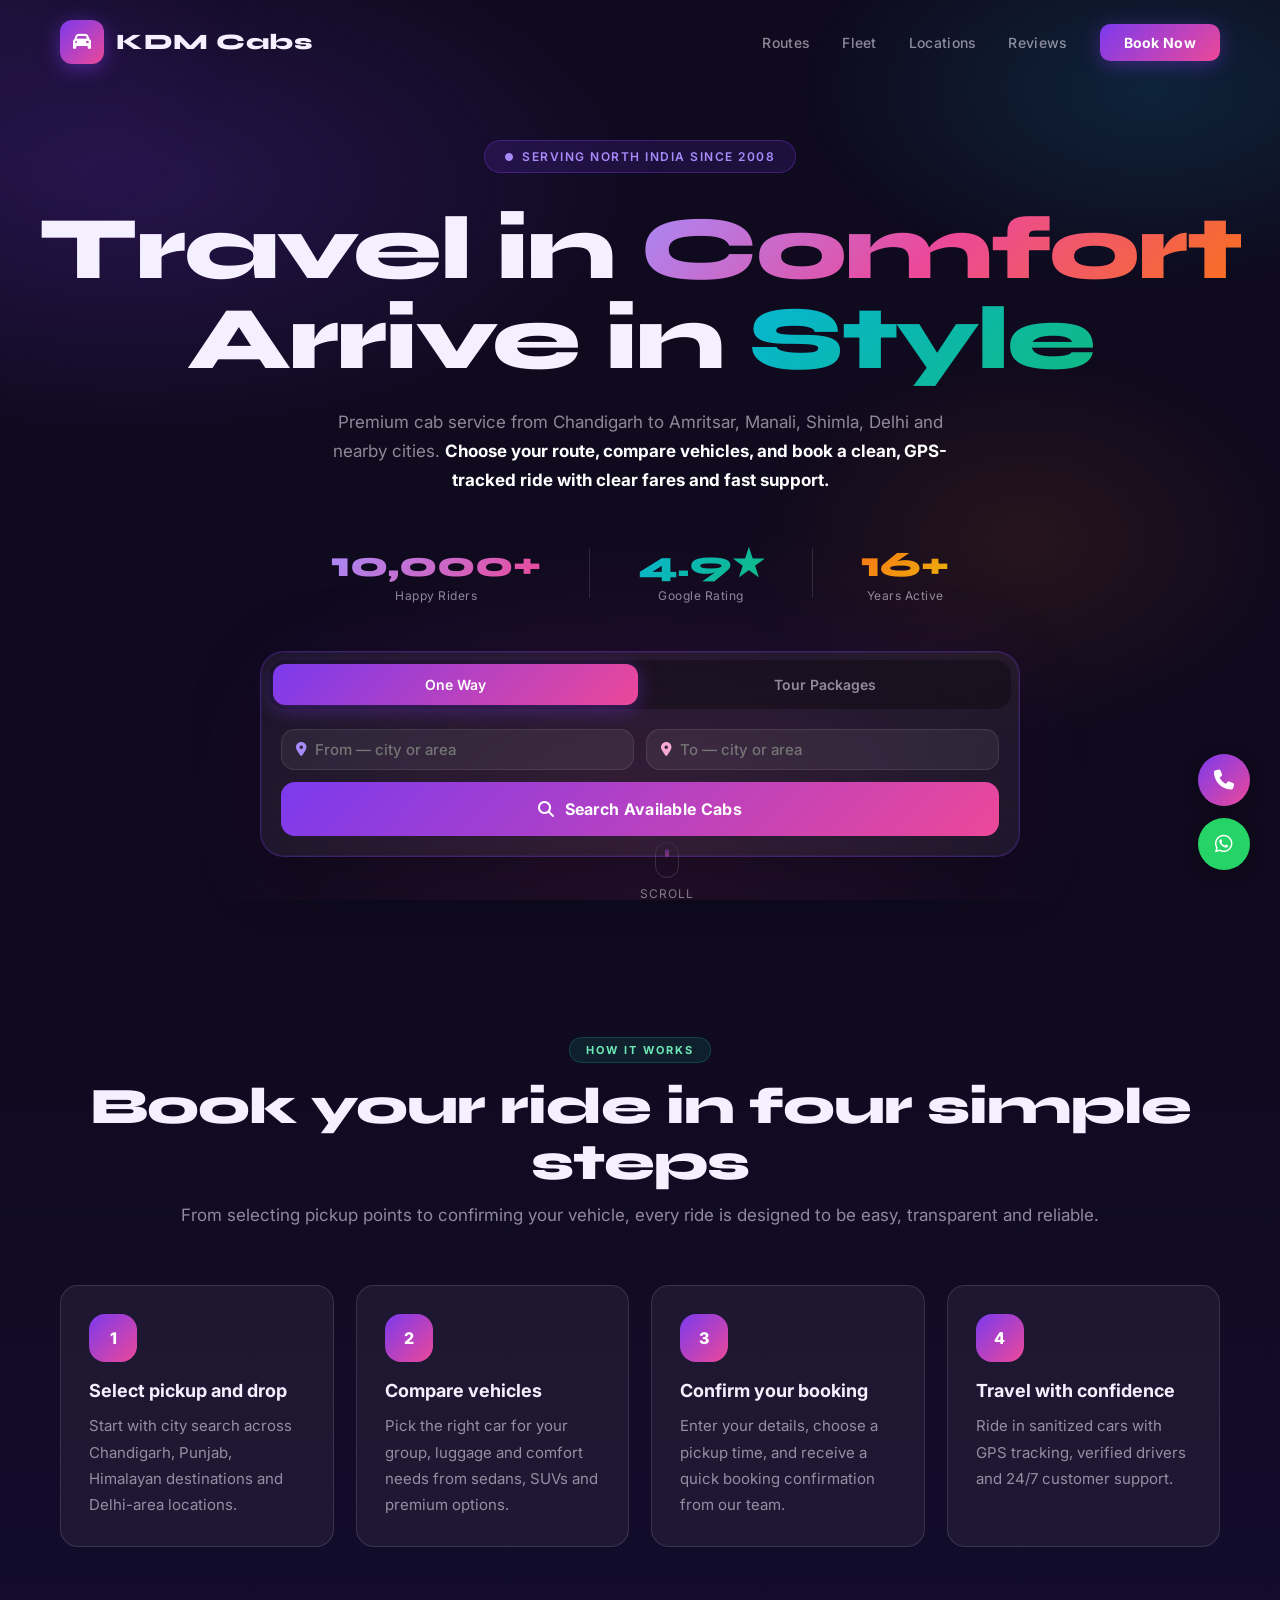
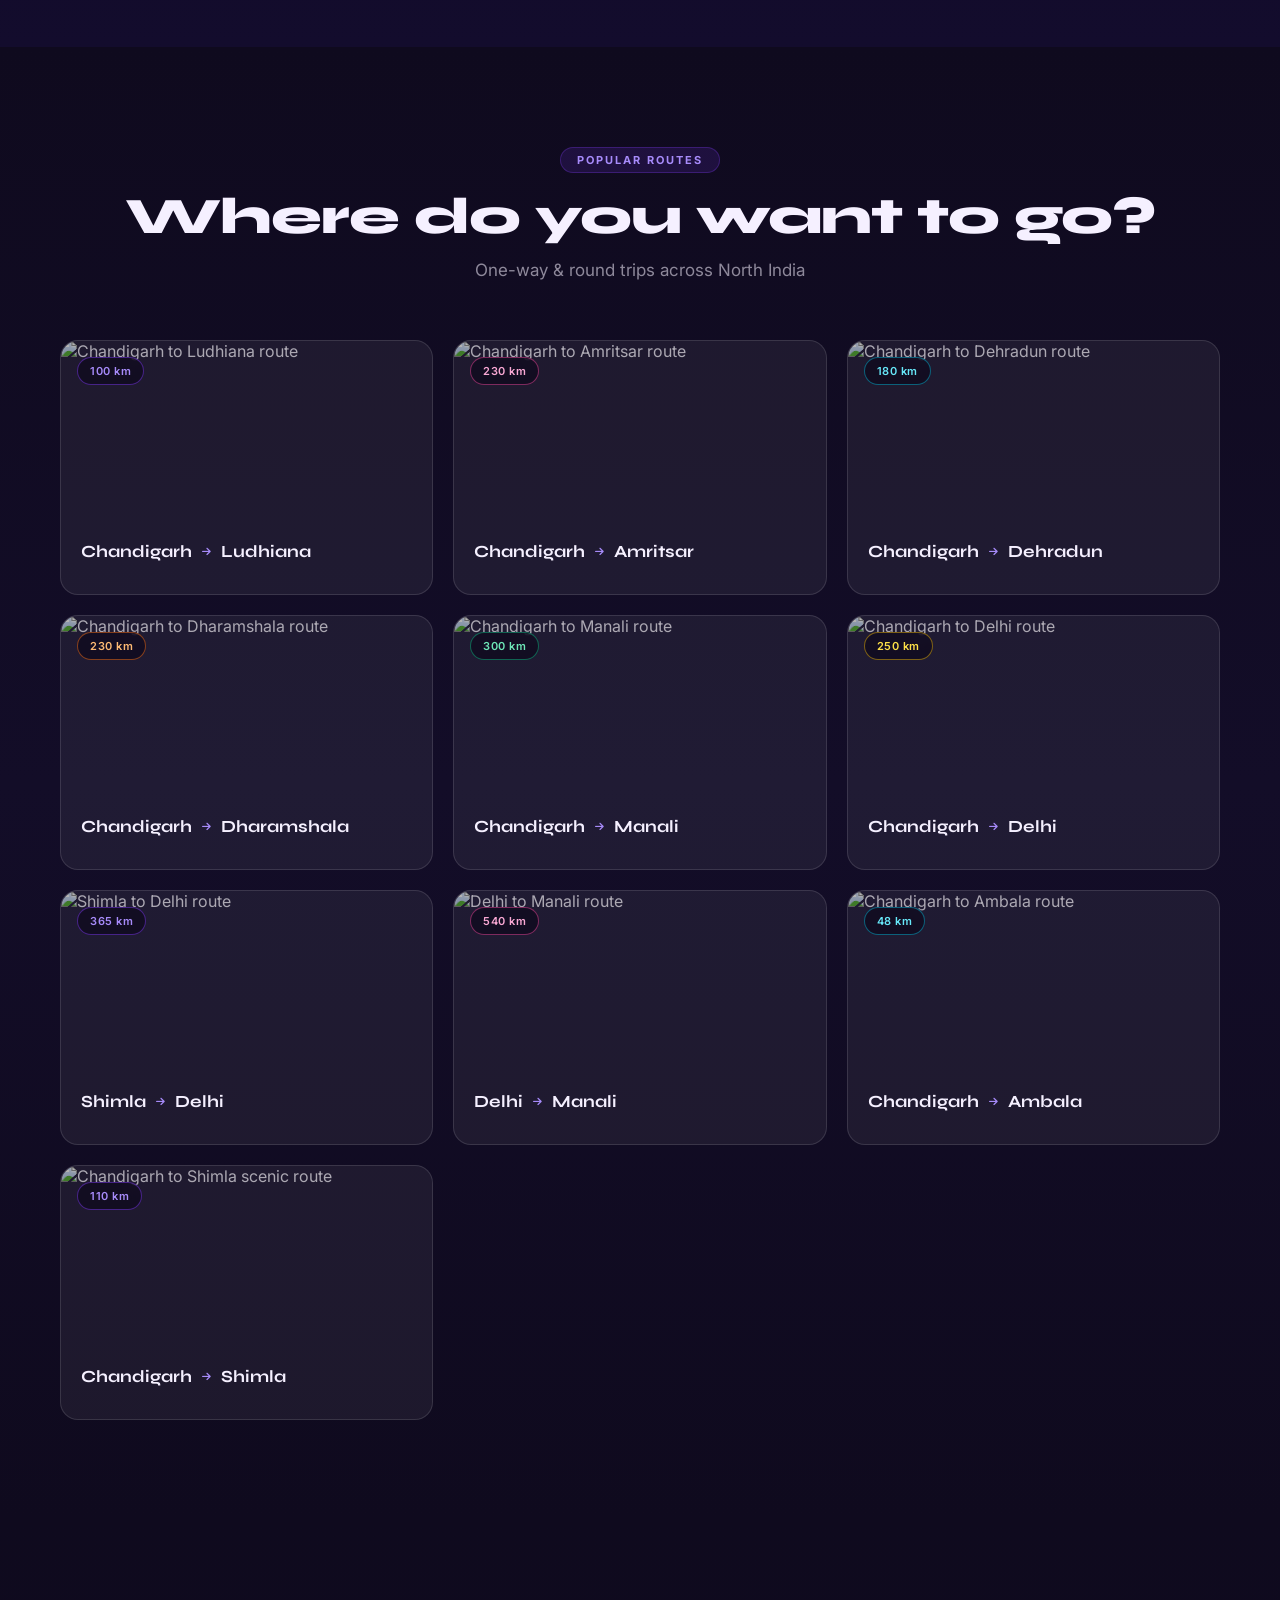
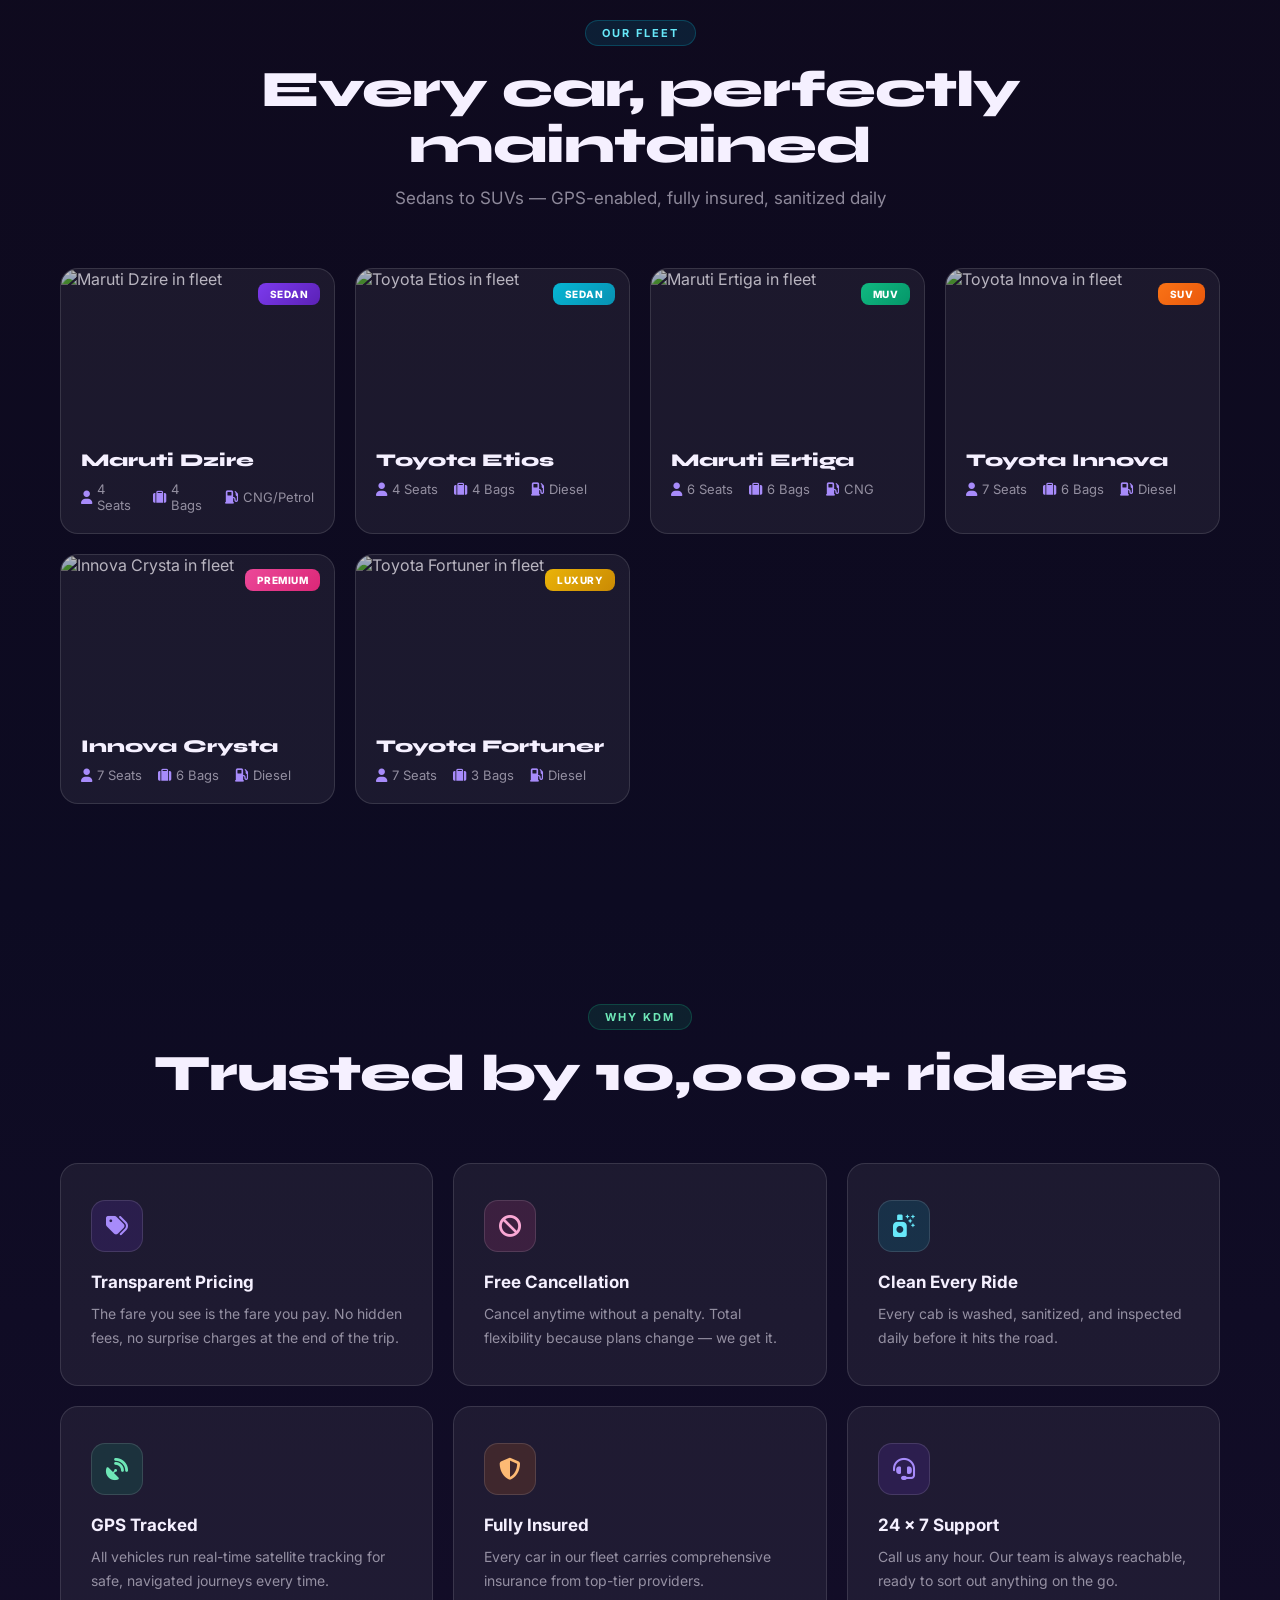
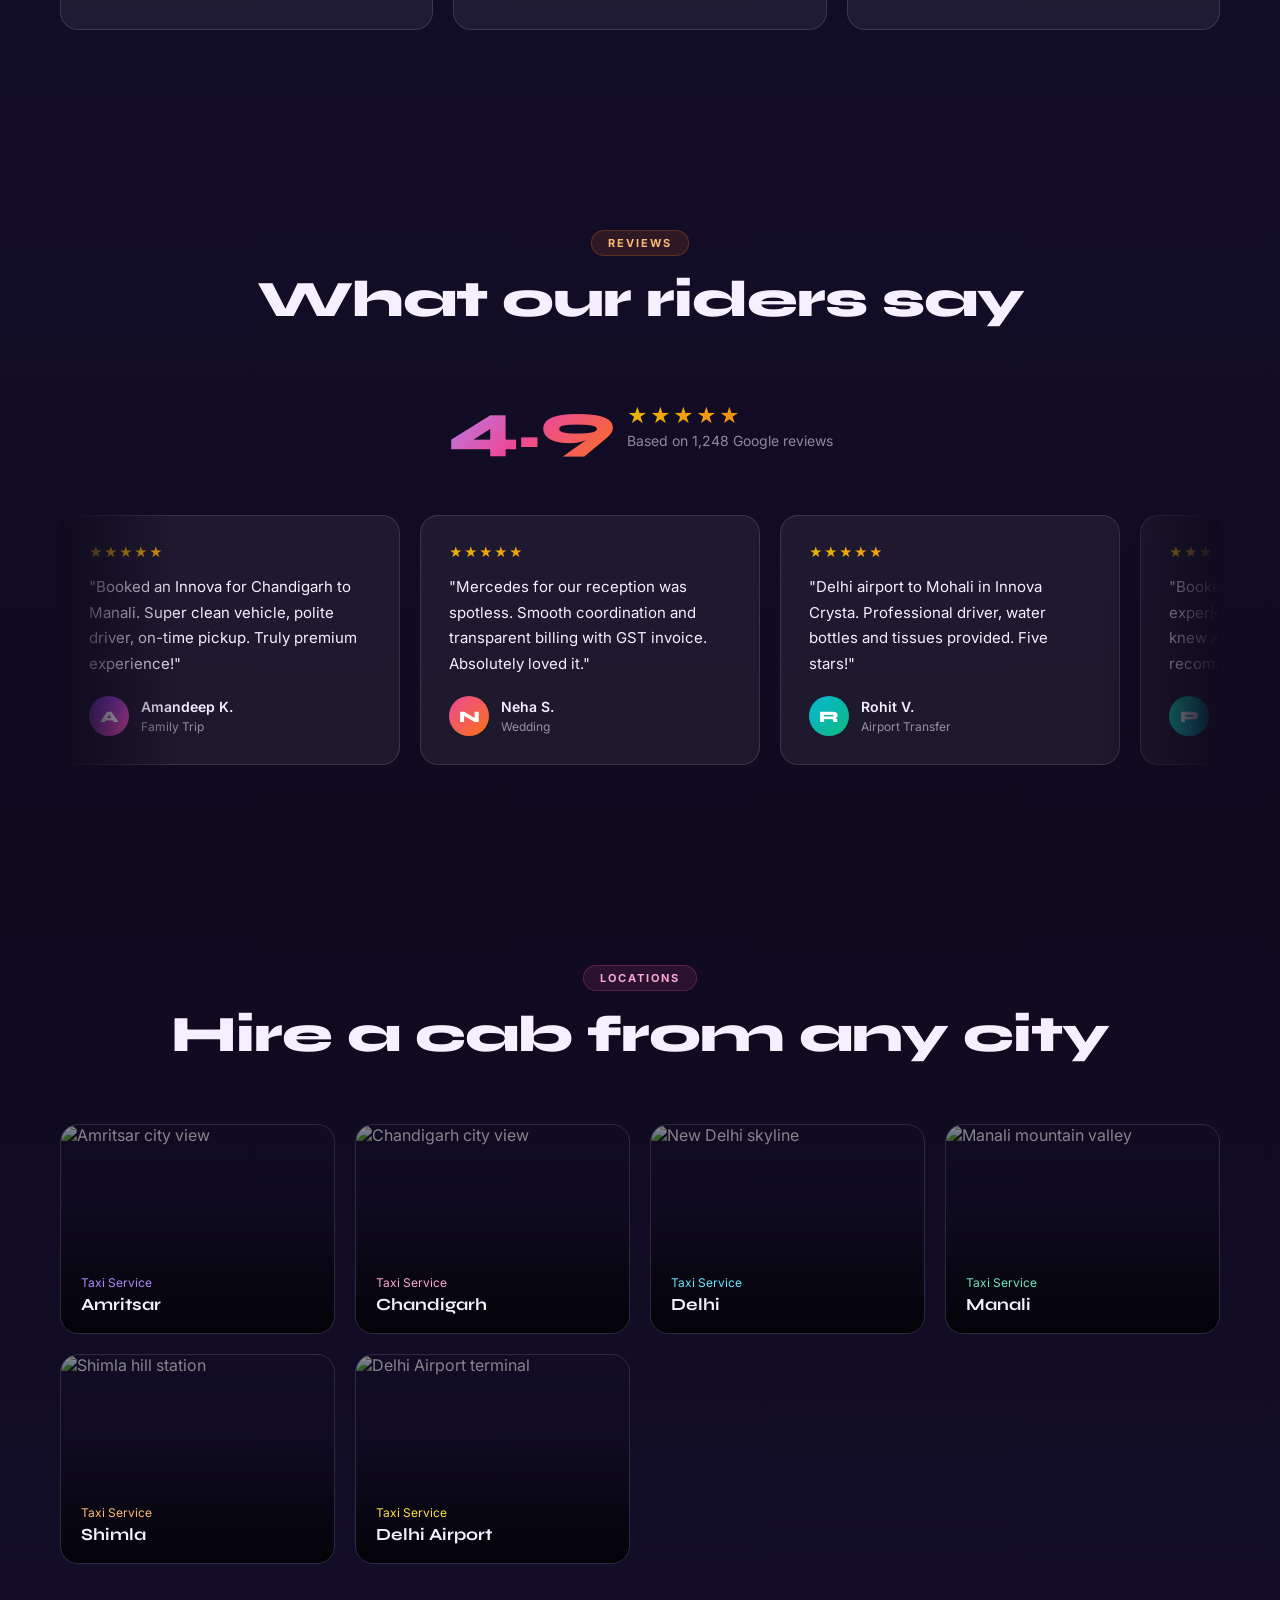
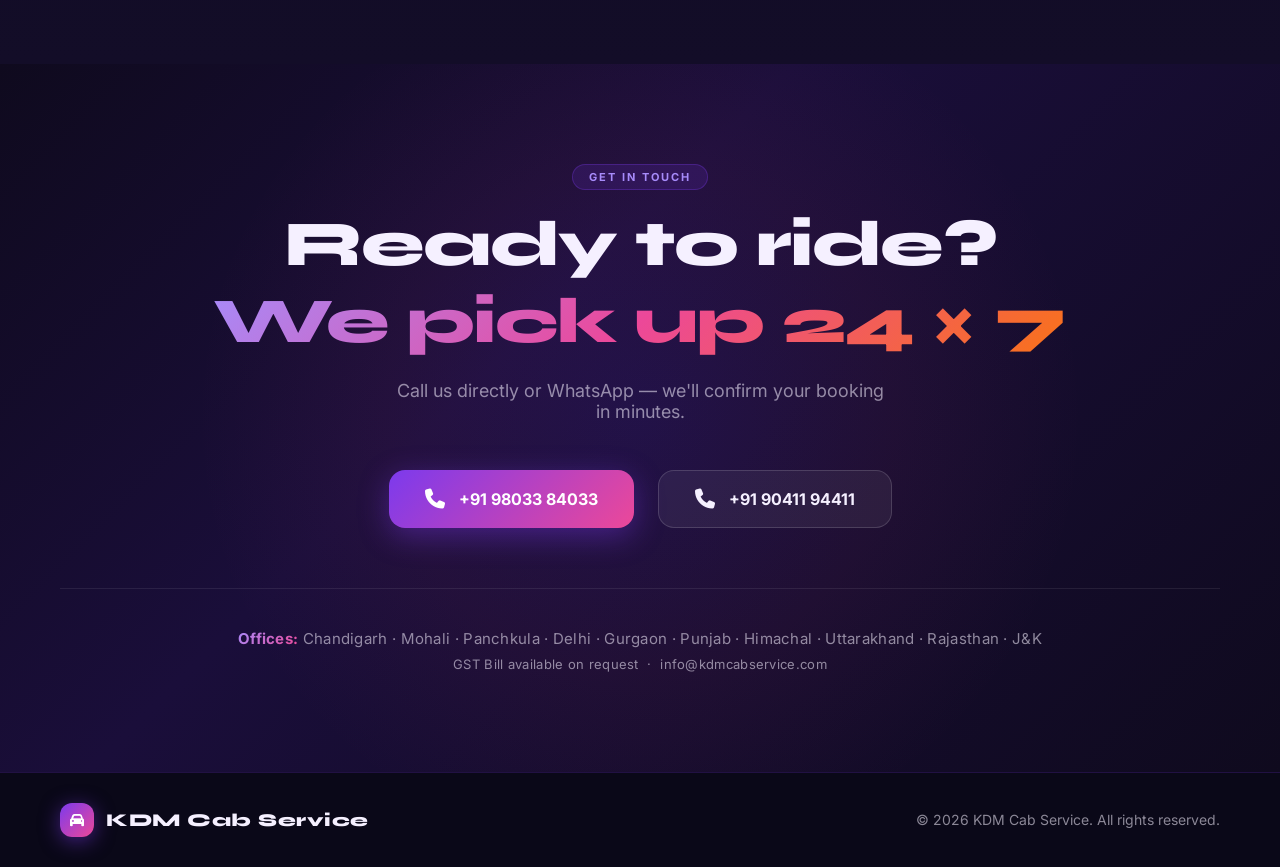
==== commit 4e14e961: "fix layout" ====
--- a/index.html
+++ b/index.html
@@ -1,8 +1,37 @@
-<!DOCTYPE html>
+<!doctype html>
 <html lang="en">
   <head>
     <meta charset="UTF-8" />
     <meta name="viewport" content="width=device-width, initial-scale=1.0" />
+    <meta
+      name="description"
+      content="KDM Cab Service offers premium Chandigarh cab rides to Amritsar, Manali, Shimla, Delhi, and nearby destinations with reliable vehicles, flexible booking, and support."
+    />
+    <meta name="theme-color" content="#0f0a1e" />
+    <meta
+      property="og:title"
+      content="KDM Cab Service | Premium Rides from Chandigarh"
+    />
+    <meta
+      property="og:description"
+      content="Book comfortable one-way taxi rides and tour packages from Chandigarh with real destination routes, clean cars and 24/7 support."
+    />
+    <meta
+      property="og:image"
+      content="https://images.unsplash.com/photo-1512453979798-5ea266f8880c?w=1200&h=630&fit=crop"
+    />
+    <meta property="og:url" content="http://localhost:8000/index.html" />
+    <meta name="twitter:card" content="summary_large_image" />
+    <meta
+      name="twitter:title"
+      content="KDM Cab Service | Premium Rides from Chandigarh"
+    />
+    <meta
+      name="twitter:description"
+      content="Book comfortable cab rides from Chandigarh to Amritsar, Manali, Shimla, Delhi and more with trusted vehicles and service."
+    />
+    <link rel="preconnect" href="https://fonts.googleapis.com" />
+    <link rel="preconnect" href="https://fonts.gstatic.com" crossorigin />
     <title>KDM Cab Service | Premium Rides from Chandigarh</title>
     <link
       href="https://fonts.googleapis.com/css2?family=Inter:wght@300;400;500;600;700&family=Syne:wght@700;800&display=swap"
@@ -22,47 +51,98 @@
       }
 
       :root {
-        --gold: #c9a84c;
-        --gold-light: #e8c97a;
-        --gold-dark: #9a7a32;
-        --night: #0a0a0f;
-        --night2: #111118;
-        --night3: #16161f;
-        --card-bg: rgba(255, 255, 255, 0.035);
-        --card-border: rgba(201, 168, 76, 0.18);
-        --text: #f0ede6;
-        --muted: rgba(240, 237, 230, 0.5);
+        --violet: #7c3aed;
+        --violet-light: #a78bfa;
+        --violet-dark: #5b21b6;
+        --pink: #ec4899;
+        --pink-light: #f9a8d4;
+        --orange: #f97316;
+        --orange-light: #fdba74;
+        --cyan: #06b6d4;
+        --cyan-light: #67e8f9;
+        --emerald: #10b981;
+        --emerald-light: #6ee7b7;
+        --yellow: #eab308;
+        --yellow-light: #fde047;
         --white: #fff;
-        --radius: 16px;
-        --glow: 0 0 40px rgba(201, 168, 76, 0.15);
+        --off-white: #fafaf9;
+        --ink: #0f0a1e;
+        --ink2: #1a1030;
+        --ink3: #221540;
+        --card-bg: rgba(255, 255, 255, 0.06);
+        --card-border: rgba(255, 255, 255, 0.12);
+        --text: #f5f0ff;
+        --muted: rgba(245, 240, 255, 0.55);
+        --radius: 18px;
       }
 
       html {
         scroll-behavior: smooth;
       }
-
       body {
         font-family: "Inter", sans-serif;
-        background: var(--night);
+        background: var(--ink);
         color: var(--text);
         overflow-x: hidden;
       }
 
+      /* ── ANIMATED BG GRADIENT ── */
+      body::before {
+        content: "";
+        position: fixed;
+        inset: 0;
+        z-index: 0;
+        pointer-events: none;
+        background:
+          radial-gradient(
+            ellipse 70% 50% at 10% 20%,
+            rgba(124, 58, 237, 0.22) 0%,
+            transparent 60%
+          ),
+          radial-gradient(
+            ellipse 50% 40% at 90% 10%,
+            rgba(6, 182, 212, 0.15) 0%,
+            transparent 55%
+          ),
+          radial-gradient(
+            ellipse 60% 50% at 50% 90%,
+            rgba(236, 72, 153, 0.12) 0%,
+            transparent 65%
+          ),
+          radial-gradient(
+            ellipse 40% 40% at 80% 60%,
+            rgba(249, 115, 22, 0.1) 0%,
+            transparent 55%
+          );
+        animation: bgPulse 12s ease-in-out infinite alternate;
+      }
+      @keyframes bgPulse {
+        0% {
+          opacity: 1;
+        }
+        50% {
+          opacity: 0.7;
+        }
+        100% {
+          opacity: 1;
+        }
+      }
+
       /* ── CURSOR GLOW ── */
       #cursor-glow {
-        width: 400px;
-        height: 400px;
+        width: 500px;
+        height: 500px;
         border-radius: 50%;
         background: radial-gradient(
           circle,
-          rgba(201, 168, 76, 0.06) 0%,
+          rgba(124, 58, 237, 0.08) 0%,
           transparent 70%
         );
         position: fixed;
         pointer-events: none;
         z-index: 0;
         transform: translate(-50%, -50%);
-        transition: transform 0.1s linear;
+        transition: transform 0.08s linear;
       }
 
       /* ── PARTICLES ── */
@@ -76,18 +156,16 @@
       .particle {
         position: absolute;
         border-radius: 50%;
-        background: var(--gold);
-        animation: floatParticle linear infinite;
+        animation: floatP linear infinite;
         opacity: 0;
       }
-
-      @keyframes floatParticle {
+      @keyframes floatP {
         0% {
           opacity: 0;
           transform: translateY(0) scale(0);
         }
         10% {
-          opacity: 0.6;
+          opacity: 0.7;
           transform: translateY(-20px) scale(1);
         }
         90% {
@@ -112,11 +190,11 @@
         transition: all 0.4s ease;
       }
       nav.scrolled {
-        background: rgba(10, 10, 15, 0.92);
+        background: rgba(15, 10, 30, 0.92);
         backdrop-filter: blur(20px);
         padding: 14px 60px;
-        border-bottom: 1px solid var(--card-border);
-        box-shadow: 0 4px 30px rgba(0, 0, 0, 0.4);
+        border-bottom: 1px solid rgba(124, 58, 237, 0.3);
+        box-shadow: 0 4px 40px rgba(124, 58, 237, 0.15);
       }
       .logo {
         display: flex;
@@ -130,16 +208,16 @@
         letter-spacing: 0.5px;
       }
       .logo-icon {
-        width: 42px;
-        height: 42px;
-        background: linear-gradient(135deg, var(--gold), var(--gold-dark));
-        border-radius: 10px;
+        width: 44px;
+        height: 44px;
+        background: linear-gradient(135deg, var(--violet), var(--pink));
+        border-radius: 12px;
         display: flex;
         align-items: center;
         justify-content: center;
         font-size: 18px;
-        color: var(--night);
-        box-shadow: 0 4px 15px rgba(201, 168, 76, 0.4);
+        color: #fff;
+        box-shadow: 0 4px 20px rgba(124, 58, 237, 0.5);
       }
       .nav-links {
         display: flex;
@@ -161,34 +239,45 @@
         bottom: -4px;
         left: 0;
         right: 0;
-        height: 1px;
-        background: var(--gold);
+        height: 2px;
+        background: linear-gradient(90deg, var(--violet), var(--pink));
         transform: scaleX(0);
         transform-origin: left;
         transition: transform 0.3s ease;
       }
       .nav-links a:hover {
-        color: var(--gold);
+        color: var(--violet-light);
       }
       .nav-links a:hover::after {
         transform: scaleX(1);
       }
       .nav-cta {
-        background: linear-gradient(135deg, var(--gold), var(--gold-dark));
-        color: var(--night) !important;
+        background: linear-gradient(
+          135deg,
+          var(--violet),
+          var(--pink)
+        ) !important;
+        color: #fff !important;
         padding: 10px 24px;
-        border-radius: 8px;
+        border-radius: 10px;
         font-weight: 700 !important;
-        font-size: 14px !important;
-        box-shadow: 0 4px 20px rgba(201, 168, 76, 0.3);
+        box-shadow: 0 4px 20px rgba(124, 58, 237, 0.4);
         transition: all 0.3s ease !important;
       }
       .nav-cta:hover {
         transform: translateY(-2px) !important;
-        box-shadow: 0 8px 30px rgba(201, 168, 76, 0.5) !important;
+        box-shadow: 0 8px 30px rgba(236, 72, 153, 0.5) !important;
       }
       .nav-cta::after {
         display: none !important;
+      }
+      .hamburger {
+        display: none;
+        background: none;
+        border: none;
+        color: var(--text);
+        font-size: 22px;
+        cursor: pointer;
       }
 
       /* ── HERO ── */
@@ -201,66 +290,61 @@
         text-align: center;
         padding: 140px 20px 80px;
         position: relative;
-        background: radial-gradient(
-            ellipse 80% 60% at 50% 0%,
-            rgba(201, 168, 76, 0.08) 0%,
-            transparent 70%
-          ),
-          radial-gradient(
-            ellipse 40% 40% at 20% 80%,
-            rgba(201, 168, 76, 0.04) 0%,
-            transparent 60%
-          ),
-          var(--night);
       }
 
       .hero-eyebrow {
         display: inline-flex;
         align-items: center;
         gap: 8px;
-        background: rgba(201, 168, 76, 0.1);
-        border: 1px solid var(--card-border);
+        background: rgba(124, 58, 237, 0.15);
+        border: 1px solid rgba(124, 58, 237, 0.35);
         padding: 8px 20px;
         border-radius: 100px;
         font-size: 12px;
         font-weight: 600;
         letter-spacing: 1.5px;
         text-transform: uppercase;
-        color: var(--gold);
+        color: var(--violet-light);
         margin-bottom: 32px;
         animation: fadeSlideDown 0.8s ease both;
       }
-      .hero-eyebrow i {
-        font-size: 10px;
-      }
-
       .hero h1 {
         font-family: "Syne", sans-serif;
-        font-size: clamp(48px, 7vw, 96px);
+        font-size: clamp(46px, 7vw, 96px);
         font-weight: 800;
         line-height: 1;
         letter-spacing: -2px;
         animation: fadeSlideDown 0.9s 0.1s ease both;
       }
-      .hero h1 .gold-word {
+      .hero h1 .g1 {
         background: linear-gradient(
           135deg,
-          var(--gold-light),
-          var(--gold),
-          var(--gold-dark)
+          var(--violet-light),
+          var(--pink),
+          var(--orange)
         );
         -webkit-background-clip: text;
         -webkit-text-fill-color: transparent;
         background-clip: text;
       }
+      .hero h1 .g2 {
+        background: linear-gradient(135deg, var(--cyan), var(--emerald));
+        -webkit-background-clip: text;
+        -webkit-text-fill-color: transparent;
+        background-clip: text;
+      }
 
       .hero-sub {
-        max-width: 560px;
+        max-width: 640px;
         margin: 24px auto 0;
         color: var(--muted);
         font-size: 17px;
         line-height: 1.7;
         animation: fadeSlideDown 1s 0.2s ease both;
+      }
+
+      .hero-sub strong {
+        color: var(--white);
       }
 
       .hero-stats {
@@ -277,7 +361,21 @@
         font-family: "Syne", sans-serif;
         font-size: 36px;
         font-weight: 800;
-        background: linear-gradient(135deg, var(--gold-light), var(--gold));
+      }
+      .stat-num.s1 {
+        background: linear-gradient(135deg, var(--violet-light), var(--pink));
+        -webkit-background-clip: text;
+        -webkit-text-fill-color: transparent;
+        background-clip: text;
+      }
+      .stat-num.s2 {
+        background: linear-gradient(135deg, var(--cyan), var(--emerald));
+        -webkit-background-clip: text;
+        -webkit-text-fill-color: transparent;
+        background-clip: text;
+      }
+      .stat-num.s3 {
+        background: linear-gradient(135deg, var(--orange), var(--yellow));
         -webkit-background-clip: text;
         -webkit-text-fill-color: transparent;
         background-clip: text;
@@ -290,21 +388,24 @@
       }
       .stat-divider {
         width: 1px;
-        background: var(--card-border);
+        background: rgba(255, 255, 255, 0.12);
         height: 50px;
         align-self: center;
       }
 
       /* ── BOOKING WIDGET ── */
       .booking-widget {
-        background: rgba(255, 255, 255, 0.03);
-        border: 1px solid var(--card-border);
-        border-radius: 20px;
+        background: rgba(255, 255, 255, 0.05);
+        border: 1px solid rgba(124, 58, 237, 0.3);
+        border-radius: 24px;
         padding: 8px;
         max-width: 760px;
         width: 100%;
-        backdrop-filter: blur(20px);
-        box-shadow: 0 20px 60px rgba(0, 0, 0, 0.4), var(--glow);
+        backdrop-filter: blur(30px);
+        box-shadow:
+          0 20px 60px rgba(0, 0, 0, 0.4),
+          0 0 0 1px rgba(124, 58, 237, 0.1) inset,
+          0 0 80px rgba(124, 58, 237, 0.08);
         animation: fadeSlideUp 1.1s 0.4s ease both;
         position: relative;
         z-index: 10;
@@ -314,7 +415,7 @@
         display: flex;
         gap: 4px;
         background: rgba(0, 0, 0, 0.3);
-        border-radius: 12px;
+        border-radius: 16px;
         padding: 4px;
         margin-bottom: 20px;
       }
@@ -327,20 +428,19 @@
         font-size: 14px;
         font-weight: 600;
         cursor: pointer;
-        border-radius: 9px;
+        border-radius: 12px;
         transition: all 0.3s ease;
         font-family: "Inter", sans-serif;
       }
       .tab-btn.active {
-        background: linear-gradient(135deg, var(--gold), var(--gold-dark));
-        color: var(--night);
-        box-shadow: 0 4px 15px rgba(201, 168, 76, 0.3);
+        background: linear-gradient(135deg, var(--violet), var(--pink));
+        color: #fff;
+        box-shadow: 0 4px 20px rgba(124, 58, 237, 0.4);
       }
 
       .widget-body {
         padding: 0 12px 12px;
       }
-
       .widget-row {
         display: flex;
         gap: 12px;
@@ -349,9 +449,9 @@
 
       .widget-field {
         flex: 1;
-        background: rgba(255, 255, 255, 0.05);
-        border: 1px solid rgba(255, 255, 255, 0.08);
-        border-radius: 12px;
+        background: rgba(255, 255, 255, 0.06);
+        border: 1px solid rgba(255, 255, 255, 0.1);
+        border-radius: 14px;
         padding: 14px 18px;
         display: flex;
         align-items: center;
@@ -359,10 +459,11 @@
         transition: border-color 0.3s;
       }
       .widget-field:focus-within {
-        border-color: var(--gold);
+        border-color: var(--violet);
+        box-shadow: 0 0 0 3px rgba(124, 58, 237, 0.15);
       }
       .widget-field i {
-        color: var(--gold);
+        color: var(--violet-light);
         font-size: 14px;
         flex-shrink: 0;
       }
@@ -378,17 +479,23 @@
         cursor: pointer;
       }
       .widget-field select option {
-        background: #1a1a2e;
-        color: var(--text);
+        background: #1a1030;
       }
 
       .widget-search-btn {
         width: 100%;
-        padding: 16px;
-        background: linear-gradient(135deg, var(--gold), var(--gold-dark));
+        padding: 17px;
+        background: linear-gradient(
+          135deg,
+          var(--violet),
+          var(--pink),
+          var(--orange)
+        );
+        background-size: 200% 200%;
+        animation: gradShift 4s ease infinite;
         border: none;
-        border-radius: 12px;
-        color: var(--night);
+        border-radius: 14px;
+        color: #fff;
         font-family: "Inter", sans-serif;
         font-size: 16px;
         font-weight: 700;
@@ -402,17 +509,25 @@
       }
       .widget-search-btn:hover {
         transform: translateY(-2px);
-        box-shadow: 0 10px 30px rgba(201, 168, 76, 0.4);
-      }
-      .widget-search-btn:active {
-        transform: translateY(0);
+        box-shadow: 0 12px 40px rgba(124, 58, 237, 0.5);
+      }
+      @keyframes gradShift {
+        0% {
+          background-position: 0% 50%;
+        }
+        50% {
+          background-position: 100% 50%;
+        }
+        100% {
+          background-position: 0% 50%;
+        }
       }
 
       /* ── CAR RESULTS ── */
       .car-results {
         display: none;
         margin-top: 16px;
-        border-top: 1px solid var(--card-border);
+        border-top: 1px solid rgba(255, 255, 255, 0.08);
         padding-top: 16px;
       }
       .car-results h4 {
@@ -422,28 +537,75 @@
         text-transform: uppercase;
         margin-bottom: 12px;
       }
-
+      .package-results {
+        display: grid;
+        gap: 12px;
+      }
+      .package-card {
+        display: block;
+        border-radius: 18px;
+        overflow: hidden;
+        background: rgba(255, 255, 255, 0.05);
+        border: 1px solid rgba(255, 255, 255, 0.1);
+        text-decoration: none;
+        color: inherit;
+        transition:
+          transform 0.25s ease,
+          box-shadow 0.25s ease;
+      }
+      .package-card:hover {
+        transform: translateY(-4px);
+        box-shadow: 0 18px 40px rgba(0, 0, 0, 0.2);
+      }
+      .package-card img {
+        width: 100%;
+        height: 150px;
+        object-fit: cover;
+      }
+      .package-card-body {
+        padding: 14px 16px;
+        display: flex;
+        flex-direction: column;
+        gap: 8px;
+      }
+      .package-card-title {
+        font-size: 15px;
+        font-weight: 700;
+      }
+      .package-card-meta {
+        display: flex;
+        justify-content: space-between;
+        gap: 12px;
+        font-size: 13px;
+        color: var(--muted);
+        align-items: center;
+      }
+      .package-card-meta span {
+        display: inline-flex;
+        align-items: center;
+        gap: 8px;
+      }
       .car-item {
         display: flex;
         align-items: center;
         gap: 16px;
         padding: 14px;
-        border-radius: 12px;
-        background: rgba(255, 255, 255, 0.03);
-        border: 1px solid rgba(255, 255, 255, 0.06);
+        border-radius: 14px;
+        background: rgba(255, 255, 255, 0.04);
+        border: 1px solid rgba(255, 255, 255, 0.07);
         cursor: pointer;
         transition: all 0.3s ease;
         margin-bottom: 10px;
       }
       .car-item:hover {
-        background: rgba(201, 168, 76, 0.07);
-        border-color: var(--gold);
+        background: rgba(124, 58, 237, 0.12);
+        border-color: var(--violet);
         transform: translateX(6px);
       }
       .car-item img {
         width: 100px;
         height: 64px;
-        border-radius: 8px;
+        border-radius: 10px;
         object-fit: cover;
       }
       .car-item-info {
@@ -458,14 +620,8 @@
         font-size: 13px;
         color: var(--muted);
       }
-      .car-item-price {
-        font-family: "Syne", sans-serif;
-        font-size: 22px;
-        font-weight: 800;
-        color: var(--gold);
-      }
-
-      /* ── SCROLL INDICATOR ── */
+
+      /* ── SCROLL HINT ── */
       .scroll-hint {
         position: absolute;
         bottom: 36px;
@@ -493,7 +649,7 @@
         content: "";
         width: 4px;
         height: 8px;
-        background: var(--gold);
+        background: linear-gradient(var(--violet), var(--pink));
         border-radius: 2px;
         animation: scrollBounce 1.8s ease infinite;
       }
@@ -514,7 +670,6 @@
         position: relative;
         z-index: 1;
       }
-
       .section-header {
         text-align: center;
         margin-bottom: 60px;
@@ -525,9 +680,36 @@
         font-weight: 700;
         letter-spacing: 2px;
         text-transform: uppercase;
-        color: var(--gold);
         margin-bottom: 16px;
-      }
+        padding: 5px 16px;
+        border-radius: 100px;
+      }
+      .ey-violet {
+        color: var(--violet-light);
+        background: rgba(124, 58, 237, 0.15);
+        border: 1px solid rgba(124, 58, 237, 0.3);
+      }
+      .ey-cyan {
+        color: var(--cyan-light);
+        background: rgba(6, 182, 212, 0.12);
+        border: 1px solid rgba(6, 182, 212, 0.25);
+      }
+      .ey-emerald {
+        color: var(--emerald-light);
+        background: rgba(16, 185, 129, 0.12);
+        border: 1px solid rgba(16, 185, 129, 0.25);
+      }
+      .ey-orange {
+        color: var(--orange-light);
+        background: rgba(249, 115, 22, 0.12);
+        border: 1px solid rgba(249, 115, 22, 0.25);
+      }
+      .ey-pink {
+        color: var(--pink-light);
+        background: rgba(236, 72, 153, 0.12);
+        border: 1px solid rgba(236, 72, 153, 0.25);
+      }
+
       .section-header h2 {
         font-family: "Syne", sans-serif;
         font-size: clamp(32px, 4vw, 52px);
@@ -544,9 +726,13 @@
       /* ── ROUTES ── */
       .routes-section {
         padding: 100px 60px;
-        background: var(--night2);
-      }
-
+        background: linear-gradient(
+          180deg,
+          var(--ink) 0%,
+          #130d28 50%,
+          var(--ink) 100%
+        );
+      }
       .routes-grid {
         display: grid;
         grid-template-columns: repeat(auto-fill, minmax(300px, 1fr));
@@ -565,25 +751,91 @@
         transition: all 0.4s ease;
         position: relative;
       }
-      .route-card::before {
-        content: "";
-        position: absolute;
-        inset: 0;
-        background: linear-gradient(
-          135deg,
-          rgba(201, 168, 76, 0.06),
-          transparent
-        );
-        opacity: 0;
-        transition: opacity 0.4s;
-      }
       .route-card:hover {
-        transform: translateY(-8px);
-        border-color: var(--gold);
-        box-shadow: 0 20px 50px rgba(0, 0, 0, 0.5), var(--glow);
-      }
-      .route-card:hover::before {
-        opacity: 1;
+        transform: translateY(-10px);
+        box-shadow: 0 24px 60px rgba(0, 0, 0, 0.5);
+      }
+
+      .how-section {
+        padding: 100px 60px;
+        background: linear-gradient(180deg, #0f0a1e 0%, #130c2d 100%);
+      }
+      .how-grid {
+        display: grid;
+        grid-template-columns: repeat(auto-fit, minmax(240px, 1fr));
+        gap: 22px;
+        max-width: 1260px;
+        margin: 0 auto;
+      }
+      .step-card {
+        border-radius: var(--radius);
+        padding: 28px;
+        border: 1px solid var(--card-border);
+        background: rgba(255, 255, 255, 0.05);
+        transition:
+          transform 0.35s ease,
+          border-color 0.35s ease,
+          box-shadow 0.35s ease;
+      }
+      .step-card:hover {
+        transform: translateY(-6px);
+        border-color: rgba(124, 58, 237, 0.45);
+        box-shadow: 0 18px 36px rgba(124, 58, 237, 0.15);
+      }
+      .step-number {
+        width: 48px;
+        height: 48px;
+        border-radius: 16px;
+        display: grid;
+        place-items: center;
+        font-weight: 800;
+        color: #fff;
+        background: linear-gradient(135deg, var(--violet), var(--pink));
+        margin-bottom: 18px;
+        font-size: 16px;
+      }
+      .step-card h3 {
+        font-size: 18px;
+        margin-bottom: 12px;
+      }
+      .step-card p {
+        color: var(--muted);
+        line-height: 1.75;
+        font-size: 15px;
+      }
+
+      /* Each route card gets a unique accent on hover */
+      .route-card:nth-child(1):hover {
+        border-color: var(--violet);
+        box-shadow: 0 24px 60px rgba(124, 58, 237, 0.25);
+      }
+      .route-card:nth-child(2):hover {
+        border-color: var(--pink);
+        box-shadow: 0 24px 60px rgba(236, 72, 153, 0.25);
+      }
+      .route-card:nth-child(3):hover {
+        border-color: var(--cyan);
+        box-shadow: 0 24px 60px rgba(6, 182, 212, 0.25);
+      }
+      .route-card:nth-child(4):hover {
+        border-color: var(--orange);
+        box-shadow: 0 24px 60px rgba(249, 115, 22, 0.25);
+      }
+      .route-card:nth-child(5):hover {
+        border-color: var(--emerald);
+        box-shadow: 0 24px 60px rgba(16, 185, 129, 0.25);
+      }
+      .route-card:nth-child(6):hover {
+        border-color: var(--yellow);
+        box-shadow: 0 24px 60px rgba(234, 179, 8, 0.25);
+      }
+      .route-card:nth-child(7):hover {
+        border-color: var(--violet);
+        box-shadow: 0 24px 60px rgba(124, 58, 237, 0.25);
+      }
+      .route-card:nth-child(8):hover {
+        border-color: var(--pink);
+        box-shadow: 0 24px 60px rgba(236, 72, 153, 0.25);
       }
 
       .route-img-wrap {
@@ -600,21 +852,45 @@
       }
       .route-card:hover .route-img-wrap img {
         transform: scale(1.08);
-        filter: brightness(0.85);
+        filter: brightness(0.9);
       }
       .route-badge {
         position: absolute;
         top: 16px;
         left: 16px;
-        background: rgba(10, 10, 15, 0.7);
+        background: rgba(15, 10, 30, 0.75);
         backdrop-filter: blur(8px);
-        border: 1px solid var(--card-border);
+        border: 1px solid rgba(255, 255, 255, 0.15);
         padding: 6px 12px;
         border-radius: 100px;
         font-size: 11px;
         font-weight: 600;
-        color: var(--gold);
+        color: #fff;
         letter-spacing: 0.5px;
+      }
+      .route-badge.b1 {
+        border-color: rgba(124, 58, 237, 0.5);
+        color: var(--violet-light);
+      }
+      .route-badge.b2 {
+        border-color: rgba(236, 72, 153, 0.5);
+        color: var(--pink-light);
+      }
+      .route-badge.b3 {
+        border-color: rgba(6, 182, 212, 0.5);
+        color: var(--cyan-light);
+      }
+      .route-badge.b4 {
+        border-color: rgba(249, 115, 22, 0.5);
+        color: var(--orange-light);
+      }
+      .route-badge.b5 {
+        border-color: rgba(16, 185, 129, 0.5);
+        color: var(--emerald-light);
+      }
+      .route-badge.b6 {
+        border-color: rgba(234, 179, 8, 0.5);
+        color: var(--yellow-light);
       }
 
       .route-info {
@@ -631,30 +907,14 @@
       }
       .route-path i {
         font-size: 10px;
-        color: var(--gold);
-      }
-      .route-price {
-        font-size: 26px;
-        font-weight: 800;
-        font-family: "Syne", sans-serif;
-        background: linear-gradient(135deg, var(--gold-light), var(--gold));
-        -webkit-background-clip: text;
-        -webkit-text-fill-color: transparent;
-        background-clip: text;
-      }
-      .route-price span {
-        font-size: 13px;
-        font-weight: 400;
-        color: var(--muted);
-        -webkit-text-fill-color: var(--muted);
+        color: var(--violet-light);
       }
 
       /* ── FLEET ── */
       .fleet-section {
         padding: 100px 60px;
-        background: var(--night);
-      }
-
+        background: linear-gradient(180deg, var(--ink) 0%, #0d0b22 100%);
+      }
       .fleet-grid {
         display: grid;
         grid-template-columns: repeat(auto-fill, minmax(260px, 1fr));
@@ -662,6 +922,7 @@
         max-width: 1300px;
         margin: 0 auto;
       }
+
       .fleet-card {
         background: var(--card-bg);
         border: 1px solid var(--card-border);
@@ -672,9 +933,31 @@
         position: relative;
       }
       .fleet-card:hover {
-        transform: translateY(-8px) scale(1.01);
-        border-color: var(--gold);
-        box-shadow: var(--glow);
+        transform: translateY(-10px) scale(1.01);
+      }
+      .fleet-card:nth-child(1):hover {
+        border-color: var(--violet);
+        box-shadow: 0 20px 50px rgba(124, 58, 237, 0.3);
+      }
+      .fleet-card:nth-child(2):hover {
+        border-color: var(--cyan);
+        box-shadow: 0 20px 50px rgba(6, 182, 212, 0.3);
+      }
+      .fleet-card:nth-child(3):hover {
+        border-color: var(--emerald);
+        box-shadow: 0 20px 50px rgba(16, 185, 129, 0.3);
+      }
+      .fleet-card:nth-child(4):hover {
+        border-color: var(--orange);
+        box-shadow: 0 20px 50px rgba(249, 115, 22, 0.3);
+      }
+      .fleet-card:nth-child(5):hover {
+        border-color: var(--pink);
+        box-shadow: 0 20px 50px rgba(236, 72, 153, 0.3);
+      }
+      .fleet-card:nth-child(6):hover {
+        border-color: var(--yellow);
+        box-shadow: 0 20px 50px rgba(234, 179, 8, 0.3);
       }
 
       .fleet-img-wrap {
@@ -714,27 +997,44 @@
         gap: 5px;
       }
       .fleet-meta i {
-        color: var(--gold);
+        color: var(--violet-light);
       }
 
       .fleet-type-badge {
         position: absolute;
         top: 14px;
         right: 14px;
-        background: linear-gradient(135deg, var(--gold), var(--gold-dark));
-        color: var(--night);
-        padding: 5px 10px;
-        border-radius: 6px;
+        padding: 5px 12px;
+        border-radius: 8px;
         font-size: 10px;
         font-weight: 800;
         letter-spacing: 0.5px;
         text-transform: uppercase;
+        color: #fff;
+      }
+      .fleet-card:nth-child(1) .fleet-type-badge {
+        background: linear-gradient(135deg, var(--violet), var(--violet-dark));
+      }
+      .fleet-card:nth-child(2) .fleet-type-badge {
+        background: linear-gradient(135deg, var(--cyan), #0891b2);
+      }
+      .fleet-card:nth-child(3) .fleet-type-badge {
+        background: linear-gradient(135deg, var(--emerald), #059669);
+      }
+      .fleet-card:nth-child(4) .fleet-type-badge {
+        background: linear-gradient(135deg, var(--orange), #ea580c);
+      }
+      .fleet-card:nth-child(5) .fleet-type-badge {
+        background: linear-gradient(135deg, var(--pink), #db2777);
+      }
+      .fleet-card:nth-child(6) .fleet-type-badge {
+        background: linear-gradient(135deg, var(--yellow), #ca8a04);
       }
 
       /* ── WHY ── */
       .why-section {
         padding: 100px 60px;
-        background: var(--night2);
+        background: linear-gradient(180deg, #0d0b22 0%, #130d28 100%);
       }
       .why-grid {
         display: grid;
@@ -743,59 +1043,122 @@
         max-width: 1300px;
         margin: 0 auto;
       }
+
       .why-card {
         padding: 36px 30px;
-        background: var(--card-bg);
         border: 1px solid var(--card-border);
         border-radius: var(--radius);
         transition: all 0.4s ease;
         position: relative;
         overflow: hidden;
-      }
-      .why-card::after {
+        background: var(--card-bg);
+      }
+      .why-card::before {
         content: "";
         position: absolute;
-        bottom: 0;
+        top: 0;
         left: 0;
         right: 0;
-        height: 2px;
-        background: linear-gradient(90deg, var(--gold), transparent);
+        height: 3px;
         transform: scaleX(0);
         transform-origin: left;
         transition: transform 0.4s ease;
       }
+      .why-card:nth-child(1)::before {
+        background: linear-gradient(90deg, var(--violet), var(--pink));
+      }
+      .why-card:nth-child(2)::before {
+        background: linear-gradient(90deg, var(--pink), var(--orange));
+      }
+      .why-card:nth-child(3)::before {
+        background: linear-gradient(90deg, var(--cyan), var(--emerald));
+      }
+      .why-card:nth-child(4)::before {
+        background: linear-gradient(90deg, var(--emerald), var(--cyan));
+      }
+      .why-card:nth-child(5)::before {
+        background: linear-gradient(90deg, var(--orange), var(--yellow));
+      }
+      .why-card:nth-child(6)::before {
+        background: linear-gradient(90deg, var(--violet), var(--cyan));
+      }
       .why-card:hover {
         transform: translateY(-6px);
-        background: rgba(201, 168, 76, 0.05);
-        border-color: var(--gold);
-      }
-      .why-card:hover::after {
+        border-color: rgba(255, 255, 255, 0.2);
+        background: rgba(255, 255, 255, 0.08);
+      }
+      .why-card:hover::before {
         transform: scaleX(1);
       }
 
       .why-icon {
         width: 52px;
         height: 52px;
-        background: linear-gradient(
-          135deg,
-          rgba(201, 168, 76, 0.15),
-          rgba(201, 168, 76, 0.05)
-        );
-        border: 1px solid var(--card-border);
         border-radius: 14px;
         display: flex;
         align-items: center;
         justify-content: center;
         font-size: 22px;
-        color: var(--gold);
         margin-bottom: 20px;
         transition: all 0.3s;
-      }
-      .why-card:hover .why-icon {
-        background: linear-gradient(135deg, var(--gold), var(--gold-dark));
-        color: var(--night);
-        box-shadow: 0 6px 20px rgba(201, 168, 76, 0.3);
-      }
+        border: 1px solid var(--card-border);
+      }
+      .why-card:nth-child(1) .why-icon {
+        background: rgba(124, 58, 237, 0.15);
+        color: var(--violet-light);
+      }
+      .why-card:nth-child(2) .why-icon {
+        background: rgba(236, 72, 153, 0.15);
+        color: var(--pink-light);
+      }
+      .why-card:nth-child(3) .why-icon {
+        background: rgba(6, 182, 212, 0.15);
+        color: var(--cyan-light);
+      }
+      .why-card:nth-child(4) .why-icon {
+        background: rgba(16, 185, 129, 0.15);
+        color: var(--emerald-light);
+      }
+      .why-card:nth-child(5) .why-icon {
+        background: rgba(249, 115, 22, 0.15);
+        color: var(--orange-light);
+      }
+      .why-card:nth-child(6) .why-icon {
+        background: rgba(124, 58, 237, 0.15);
+        color: var(--violet-light);
+      }
+
+      .why-card:nth-child(1):hover .why-icon {
+        background: linear-gradient(135deg, var(--violet), var(--pink));
+        color: #fff;
+        box-shadow: 0 6px 20px rgba(124, 58, 237, 0.4);
+      }
+      .why-card:nth-child(2):hover .why-icon {
+        background: linear-gradient(135deg, var(--pink), var(--orange));
+        color: #fff;
+        box-shadow: 0 6px 20px rgba(236, 72, 153, 0.4);
+      }
+      .why-card:nth-child(3):hover .why-icon {
+        background: linear-gradient(135deg, var(--cyan), var(--emerald));
+        color: #fff;
+        box-shadow: 0 6px 20px rgba(6, 182, 212, 0.4);
+      }
+      .why-card:nth-child(4):hover .why-icon {
+        background: linear-gradient(135deg, var(--emerald), var(--cyan));
+        color: #fff;
+        box-shadow: 0 6px 20px rgba(16, 185, 129, 0.4);
+      }
+      .why-card:nth-child(5):hover .why-icon {
+        background: linear-gradient(135deg, var(--orange), var(--yellow));
+        color: #fff;
+        box-shadow: 0 6px 20px rgba(249, 115, 22, 0.4);
+      }
+      .why-card:nth-child(6):hover .why-icon {
+        background: linear-gradient(135deg, var(--violet), var(--cyan));
+        color: #fff;
+        box-shadow: 0 6px 20px rgba(124, 58, 237, 0.4);
+      }
+
       .why-card h3 {
         font-size: 17px;
         font-weight: 700;
@@ -810,9 +1173,8 @@
       /* ── REVIEWS ── */
       .reviews-section {
         padding: 100px 60px;
-        background: var(--night);
-      }
-
+        background: linear-gradient(180deg, #130d28 0%, var(--ink) 100%);
+      }
       .reviews-rating {
         display: flex;
         align-items: center;
@@ -820,19 +1182,27 @@
         justify-content: center;
         margin-bottom: 50px;
       }
-      .reviews-rating .big-score {
+      .big-score {
         font-family: "Syne", sans-serif;
         font-size: 64px;
         font-weight: 800;
-        background: linear-gradient(135deg, var(--gold-light), var(--gold));
+        background: linear-gradient(
+          135deg,
+          var(--violet-light),
+          var(--pink),
+          var(--orange)
+        );
         -webkit-background-clip: text;
         -webkit-text-fill-color: transparent;
         background-clip: text;
       }
       .rating-right .stars {
-        color: var(--gold);
         font-size: 20px;
         letter-spacing: 2px;
+        background: linear-gradient(90deg, var(--yellow), var(--orange));
+        -webkit-background-clip: text;
+        -webkit-text-fill-color: transparent;
+        background-clip: text;
       }
       .rating-right p {
         color: var(--muted);
@@ -850,17 +1220,17 @@
         position: absolute;
         top: 0;
         bottom: 0;
-        width: 100px;
+        width: 120px;
         z-index: 2;
         pointer-events: none;
       }
       .reviews-track-wrap::before {
         left: 0;
-        background: linear-gradient(to right, var(--night), transparent);
+        background: linear-gradient(to right, var(--ink), transparent);
       }
       .reviews-track-wrap::after {
         right: 0;
-        background: linear-gradient(to left, var(--night), transparent);
+        background: linear-gradient(to left, var(--ink), transparent);
       }
 
       .reviews-track {
@@ -872,7 +1242,6 @@
       .reviews-track:hover {
         animation-play-state: paused;
       }
-
       @keyframes scrollTrack {
         0% {
           transform: translateX(0);
@@ -889,16 +1258,38 @@
         padding: 28px;
         width: 340px;
         flex-shrink: 0;
-        transition: border-color 0.3s;
+        transition: all 0.3s;
       }
       .review-card:hover {
-        border-color: var(--gold);
-      }
+        border-color: var(--violet);
+      }
+      .review-card:nth-child(6n + 1):hover {
+        border-color: var(--violet);
+      }
+      .review-card:nth-child(6n + 2):hover {
+        border-color: var(--pink);
+      }
+      .review-card:nth-child(6n + 3):hover {
+        border-color: var(--cyan);
+      }
+      .review-card:nth-child(6n + 4):hover {
+        border-color: var(--emerald);
+      }
+      .review-card:nth-child(6n + 5):hover {
+        border-color: var(--orange);
+      }
+      .review-card:nth-child(6n + 6):hover {
+        border-color: var(--yellow);
+      }
+
       .review-stars {
-        color: var(--gold);
         font-size: 13px;
         letter-spacing: 1px;
         margin-bottom: 14px;
+        background: linear-gradient(90deg, var(--yellow), var(--orange));
+        -webkit-background-clip: text;
+        -webkit-text-fill-color: transparent;
+        background-clip: text;
       }
       .review-text {
         font-size: 15px;
@@ -915,14 +1306,13 @@
         width: 40px;
         height: 40px;
         border-radius: 50%;
-        background: linear-gradient(135deg, var(--gold), var(--gold-dark));
         display: flex;
         align-items: center;
         justify-content: center;
         font-family: "Syne", sans-serif;
         font-weight: 800;
         font-size: 16px;
-        color: var(--night);
+        color: #fff;
         flex-shrink: 0;
       }
       .review-author-info strong {
@@ -938,7 +1328,7 @@
       /* ── CITIES ── */
       .cities-section {
         padding: 100px 60px;
-        background: var(--night2);
+        background: linear-gradient(180deg, var(--ink) 0%, #130d28 100%);
       }
       .cities-grid {
         display: grid;
@@ -947,20 +1337,44 @@
         max-width: 1300px;
         margin: 0 auto;
       }
+
       .city-card {
         position: relative;
         border-radius: var(--radius);
         overflow: hidden;
-        height: 200px;
+        height: 210px;
         cursor: pointer;
         border: 1px solid var(--card-border);
         transition: all 0.4s ease;
       }
       .city-card:hover {
         transform: scale(1.03);
-        border-color: var(--gold);
-        box-shadow: var(--glow);
-      }
+      }
+      .city-card:nth-child(1):hover {
+        border-color: var(--violet);
+        box-shadow: 0 20px 50px rgba(124, 58, 237, 0.3);
+      }
+      .city-card:nth-child(2):hover {
+        border-color: var(--pink);
+        box-shadow: 0 20px 50px rgba(236, 72, 153, 0.3);
+      }
+      .city-card:nth-child(3):hover {
+        border-color: var(--cyan);
+        box-shadow: 0 20px 50px rgba(6, 182, 212, 0.3);
+      }
+      .city-card:nth-child(4):hover {
+        border-color: var(--emerald);
+        box-shadow: 0 20px 50px rgba(16, 185, 129, 0.3);
+      }
+      .city-card:nth-child(5):hover {
+        border-color: var(--orange);
+        box-shadow: 0 20px 50px rgba(249, 115, 22, 0.3);
+      }
+      .city-card:nth-child(6):hover {
+        border-color: var(--yellow);
+        box-shadow: 0 20px 50px rgba(234, 179, 8, 0.3);
+      }
+
       .city-card img {
         width: 100%;
         height: 100%;
@@ -993,20 +1407,42 @@
       }
       .city-label span {
         font-size: 12px;
-        color: var(--gold);
         display: block;
         margin-bottom: 4px;
         font-weight: 400;
         font-family: "Inter", sans-serif;
       }
+      .city-card:nth-child(1) .city-label span {
+        color: var(--violet-light);
+      }
+      .city-card:nth-child(2) .city-label span {
+        color: var(--pink-light);
+      }
+      .city-card:nth-child(3) .city-label span {
+        color: var(--cyan-light);
+      }
+      .city-card:nth-child(4) .city-label span {
+        color: var(--emerald-light);
+      }
+      .city-card:nth-child(5) .city-label span {
+        color: var(--orange-light);
+      }
+      .city-card:nth-child(6) .city-label span {
+        color: var(--yellow-light);
+      }
 
       /* ── CTA ── */
       .cta-section {
         padding: 100px 60px;
         text-align: center;
-        background: var(--night);
         position: relative;
         overflow: hidden;
+        background: linear-gradient(
+          135deg,
+          #0f0a1e 0%,
+          #1a0e3a 40%,
+          #0f0a1e 100%
+        );
       }
       .cta-section::before {
         content: "";
@@ -1014,15 +1450,26 @@
         top: 50%;
         left: 50%;
         transform: translate(-50%, -50%);
-        width: 800px;
-        height: 800px;
+        width: 900px;
+        height: 900px;
         background: radial-gradient(
           circle,
-          rgba(201, 168, 76, 0.07) 0%,
+          rgba(124, 58, 237, 0.1) 0%,
+          rgba(236, 72, 153, 0.05) 40%,
           transparent 70%
         );
         pointer-events: none;
-      }
+        animation: ctaGlow 6s ease-in-out infinite alternate;
+      }
+      @keyframes ctaGlow {
+        0% {
+          transform: translate(-50%, -50%) scale(1);
+        }
+        100% {
+          transform: translate(-50%, -50%) scale(1.2);
+        }
+      }
+
       .cta-section h2 {
         font-family: "Syne", sans-serif;
         font-size: clamp(36px, 5vw, 64px);
@@ -1042,52 +1489,57 @@
         justify-content: center;
         flex-wrap: wrap;
       }
+
       .cta-phone-btn {
         display: flex;
         align-items: center;
         gap: 14px;
         padding: 18px 36px;
-        border-radius: 14px;
+        border-radius: 16px;
         text-decoration: none;
         transition: all 0.3s ease;
         font-size: 16px;
         font-weight: 700;
       }
       .cta-phone-btn.primary {
-        background: linear-gradient(135deg, var(--gold), var(--gold-dark));
-        color: var(--night);
-        box-shadow: 0 8px 30px rgba(201, 168, 76, 0.3);
+        background: linear-gradient(135deg, var(--violet), var(--pink));
+        color: #fff;
+        box-shadow: 0 8px 30px rgba(124, 58, 237, 0.4);
       }
       .cta-phone-btn.secondary {
-        background: transparent;
+        background: rgba(255, 255, 255, 0.06);
         color: var(--text);
-        border: 1px solid var(--card-border);
+        border: 1px solid rgba(255, 255, 255, 0.15);
       }
       .cta-phone-btn:hover {
         transform: translateY(-4px);
       }
       .cta-phone-btn.primary:hover {
-        box-shadow: 0 16px 40px rgba(201, 168, 76, 0.5);
+        box-shadow: 0 16px 50px rgba(124, 58, 237, 0.6);
       }
       .cta-phone-btn i {
         font-size: 20px;
       }
+
       .cta-offices {
         margin-top: 60px;
         padding-top: 40px;
-        border-top: 1px solid var(--card-border);
+        border-top: 1px solid rgba(255, 255, 255, 0.08);
         color: var(--muted);
         font-size: 15px;
         letter-spacing: 0.3px;
       }
       .cta-offices strong {
-        color: var(--gold);
+        background: linear-gradient(135deg, var(--violet-light), var(--pink));
+        -webkit-background-clip: text;
+        -webkit-text-fill-color: transparent;
+        background-clip: text;
       }
 
       /* ── FOOTER ── */
       footer {
-        background: var(--night2);
-        border-top: 1px solid var(--card-border);
+        background: #0a0818;
+        border-top: 1px solid rgba(124, 58, 237, 0.2);
         padding: 30px 60px;
         display: flex;
         align-items: center;
@@ -1119,12 +1571,12 @@
         box-shadow: 0 4px 20px rgba(0, 0, 0, 0.3);
       }
       .float-phone {
-        background: linear-gradient(135deg, var(--gold), var(--gold-dark));
-        color: var(--night);
+        background: linear-gradient(135deg, var(--violet), var(--pink));
+        color: #fff;
       }
       .float-whatsapp {
         background: #25d366;
-        color: white;
+        color: #fff;
       }
       .float-btn:hover {
         transform: scale(1.15) rotate(-5deg);
@@ -1138,8 +1590,8 @@
         width: 44px;
         height: 44px;
         border-radius: 50%;
-        background: rgba(255, 255, 255, 0.07);
-        border: 1px solid var(--card-border);
+        background: rgba(124, 58, 237, 0.15);
+        border: 1px solid rgba(124, 58, 237, 0.3);
         color: var(--text);
         font-size: 16px;
         cursor: pointer;
@@ -1156,9 +1608,9 @@
         pointer-events: all;
       }
       #scrollTop:hover {
-        background: var(--gold);
-        color: var(--night);
-        border-color: var(--gold);
+        background: linear-gradient(135deg, var(--violet), var(--pink));
+        color: #fff;
+        border-color: var(--violet);
       }
 
       /* ── ANIMATIONS ── */
@@ -1186,7 +1638,9 @@
       .reveal {
         opacity: 0;
         transform: translateY(40px);
-        transition: opacity 0.7s ease, transform 0.7s ease;
+        transition:
+          opacity 0.7s ease,
+          transform 0.7s ease;
       }
       .reveal.visible {
         opacity: 1;
@@ -1201,18 +1655,61 @@
       .reveal-delay-3 {
         transition-delay: 0.3s;
       }
-      .reveal-delay-4 {
-        transition-delay: 0.4s;
-      }
-
-      /* ── HAMBURGER ── */
-      .hamburger {
+
+      /* ── CITY AUTOCOMPLETE ── */
+      .city-dropdown {
         display: none;
-        background: none;
-        border: none;
+        position: absolute;
+        top: calc(100% + 6px);
+        left: 0;
+        right: 0;
+        background: #1a1030;
+        border: 1px solid rgba(124, 58, 237, 0.3);
+        border-radius: 14px;
+        max-height: 220px;
+        overflow-y: auto;
+        z-index: 9999;
+        box-shadow: 0 16px 50px rgba(0, 0, 0, 0.7);
+        scrollbar-width: thin;
+        scrollbar-color: var(--violet) transparent;
+      }
+      .city-dropdown.open {
+        display: block;
+      }
+      .city-dropdown-item {
+        padding: 11px 16px;
+        font-size: 14px;
+        cursor: pointer;
+        display: flex;
+        align-items: center;
+        gap: 10px;
         color: var(--text);
-        font-size: 22px;
-        cursor: pointer;
+        transition: background 0.15s;
+        border-bottom: 1px solid rgba(255, 255, 255, 0.04);
+      }
+      .city-dropdown-item:last-child {
+        border-bottom: none;
+      }
+      .city-dropdown-item:hover,
+      .city-dropdown-item.active {
+        background: rgba(124, 58, 237, 0.15);
+        color: var(--violet-light);
+      }
+      .city-dropdown-item i {
+        color: var(--violet-light);
+        font-size: 12px;
+        flex-shrink: 0;
+      }
+      .city-dropdown-item .city-state {
+        font-size: 11px;
+        color: var(--muted);
+        margin-left: auto;
+      }
+      .city-dropdown-empty {
+        padding: 14px 16px;
+        font-size: 13px;
+        color: var(--muted);
+        text-align: center;
       }
 
       @media (max-width: 900px) {
@@ -1279,29 +1776,35 @@
     <!-- HERO -->
     <section class="hero">
       <div class="hero-eyebrow">
-        <i class="fas fa-circle"></i> Serving North India since 2008
+        <i class="fas fa-circle" style="font-size: 8px"></i> Serving North India
+        since 2008
       </div>
       <h1>
-        Travel in <span class="gold-word">Comfort</span><br />Arrive in Style
+        Travel in <span class="g1">Comfort</span><br />Arrive in
+        <span class="g2">Style</span>
       </h1>
       <p class="hero-sub">
-        Premium cab service from Chandigarh. Airport pickups, outstation trips,
-        hill station tours — anytime, anywhere.
+        Premium cab service from Chandigarh to Amritsar, Manali, Shimla, Delhi
+        and nearby cities.
+        <strong
+          >Choose your route, compare vehicles, and book a clean, GPS-tracked
+          ride with clear fares and fast support.</strong
+        >
       </p>
 
       <div class="hero-stats">
         <div class="stat-item">
-          <div class="stat-num" data-target="10000">0</div>
+          <div class="stat-num s1" data-target="10000">0</div>
           <div class="stat-label">Happy Riders</div>
         </div>
         <div class="stat-divider"></div>
         <div class="stat-item">
-          <div class="stat-num">4.9★</div>
+          <div class="stat-num s2">4.9★</div>
           <div class="stat-label">Google Rating</div>
         </div>
         <div class="stat-divider"></div>
         <div class="stat-item">
-          <div class="stat-num">16+</div>
+          <div class="stat-num s3">16+</div>
           <div class="stat-label">Years Active</div>
         </div>
       </div>
@@ -1317,29 +1820,101 @@
         </div>
         <div class="widget-body" id="oneway-tab">
           <div class="widget-row">
-            <div class="widget-field">
-              <i class="fas fa-map-marker-alt"></i>
-              <select id="w-from">
-                <option>Chandigarh</option>
-                <option>Mohali</option>
-                <option>Panchkula</option>
-                <option>Delhi</option>
-                <option>Delhi Airport</option>
-                <option>Shimla</option>
-              </select>
+            <div
+              class="widget-field"
+              style="
+                position: relative;
+                flex-direction: column;
+                align-items: flex-start;
+                gap: 0;
+                padding: 10px 14px;
+              "
+            >
+              <div
+                style="
+                  display: flex;
+                  align-items: center;
+                  gap: 8px;
+                  width: 100%;
+                "
+              >
+                <i
+                  class="fas fa-map-marker-alt"
+                  style="
+                    color: var(--violet-light);
+                    font-size: 14px;
+                    flex-shrink: 0;
+                  "
+                ></i>
+                <input
+                  type="text"
+                  id="w-from"
+                  placeholder="From — city or area"
+                  autocomplete="off"
+                  style="
+                    background: transparent;
+                    border: none;
+                    outline: none;
+                    color: var(--text);
+                    font-family: Inter, sans-serif;
+                    font-size: 15px;
+                    font-weight: 500;
+                    width: 100%;
+                  "
+                  oninput="filterCities('w-from', 'from-drop')"
+                  onfocus="showDrop('from-drop')"
+                  onblur="hideDrop('from-drop')"
+                />
+              </div>
+              <div id="from-drop" class="city-dropdown"></div>
             </div>
-            <div class="widget-field">
-              <i class="fas fa-location-dot"></i>
-              <select id="w-to">
-                <option>Ludhiana</option>
-                <option>Amritsar</option>
-                <option>Dehradun</option>
-                <option>Dharamshala</option>
-                <option>Manali</option>
-                <option>Shimla</option>
-                <option>Delhi</option>
-                <option>Delhi Airport</option>
-              </select>
+            <div
+              class="widget-field"
+              style="
+                position: relative;
+                flex-direction: column;
+                align-items: flex-start;
+                gap: 0;
+                padding: 10px 14px;
+              "
+            >
+              <div
+                style="
+                  display: flex;
+                  align-items: center;
+                  gap: 8px;
+                  width: 100%;
+                "
+              >
+                <i
+                  class="fas fa-location-dot"
+                  style="
+                    color: var(--pink-light);
+                    font-size: 14px;
+                    flex-shrink: 0;
+                  "
+                ></i>
+                <input
+                  type="text"
+                  id="w-to"
+                  placeholder="To — city or area"
+                  autocomplete="off"
+                  style="
+                    background: transparent;
+                    border: none;
+                    outline: none;
+                    color: var(--text);
+                    font-family: Inter, sans-serif;
+                    font-size: 15px;
+                    font-weight: 500;
+                    width: 100%;
+                  "
+                  oninput="filterCities('w-to', 'to-drop')"
+                  onfocus="showDrop('to-drop')"
+                  onblur="hideDrop('to-drop')"
+                />
+              </div>
+              <div id="to-drop" class="city-dropdown"></div>
             </div>
           </div>
           <button class="widget-search-btn" onclick="searchCabs()">
@@ -1360,6 +1935,63 @@
           >
             Explore our North India tour packages
           </p>
+          <div class="package-results">
+            <a
+              href="oneway/taxi-service/chandigarh-to-manali.html"
+              class="package-card"
+              aria-label="Himachal Hills Express package"
+            >
+              <img
+                loading="lazy"
+                src="https://images.unsplash.com/photo-1491553895911-0055eca6402d?w=500&h=280&fit=crop"
+                alt="Manali tour package"
+              />
+              <div class="package-card-body">
+                <div class="package-card-title">Himachal Hills Express</div>
+                <div class="package-card-meta">
+                  <span><i class="fas fa-route"></i> Chandigarh to Manali</span
+                  ><span>4D / 3N</span>
+                </div>
+              </div>
+            </a>
+            <a
+              href="oneway/taxi-service/chandigarh-to-shimla.html"
+              class="package-card"
+              aria-label="Shimla Retreat package"
+            >
+              <img
+                loading="lazy"
+                src="https://images.unsplash.com/photo-1498654896293-37aacf113fd9?w=500&h=280&fit=crop"
+                alt="Shimla tour package"
+              />
+              <div class="package-card-body">
+                <div class="package-card-title">Shimla Retreat</div>
+                <div class="package-card-meta">
+                  <span><i class="fas fa-route"></i> Chandigarh to Shimla</span
+                  ><span>3D / 2N</span>
+                </div>
+              </div>
+            </a>
+            <a
+              href="oneway/taxi-service/chandigarh-to-amritsar.html"
+              class="package-card"
+              aria-label="Golden Temple Weekend package"
+            >
+              <img
+                loading="lazy"
+                src="https://images.unsplash.com/photo-1500534314209-a25ddb2bd429?w=500&h=280&fit=crop"
+                alt="Amritsar tour package"
+              />
+              <div class="package-card-body">
+                <div class="package-card-title">Golden Temple Weekend</div>
+                <div class="package-card-meta">
+                  <span
+                    ><i class="fas fa-route"></i> Chandigarh to Amritsar</span
+                  ><span>2D / 1N</span>
+                </div>
+              </div>
+            </a>
+          </div>
           <a
             href="#routes"
             class="widget-search-btn"
@@ -1376,132 +2008,255 @@
       </div>
     </section>
 
+    <section class="how-section" id="how-it-works">
+      <div class="section-header reveal">
+        <div class="section-eyebrow ey-emerald">How it works</div>
+        <h2>Book your ride in four simple steps</h2>
+        <p>
+          From selecting pickup points to confirming your vehicle, every ride is
+          designed to be easy, transparent and reliable.
+        </p>
+      </div>
+      <div class="how-grid">
+        <div class="step-card reveal">
+          <div class="step-number">1</div>
+          <h3>Select pickup and drop</h3>
+          <p>
+            Start with city search across Chandigarh, Punjab, Himalayan
+            destinations and Delhi-area locations.
+          </p>
+        </div>
+        <div class="step-card reveal reveal-delay-1">
+          <div class="step-number">2</div>
+          <h3>Compare vehicles</h3>
+          <p>
+            Pick the right car for your group, luggage and comfort needs from
+            sedans, SUVs and premium options.
+          </p>
+        </div>
+        <div class="step-card reveal reveal-delay-2">
+          <div class="step-number">3</div>
+          <h3>Confirm your booking</h3>
+          <p>
+            Enter your details, choose a pickup time, and receive a quick
+            booking confirmation from our team.
+          </p>
+        </div>
+        <div class="step-card reveal reveal-delay-3">
+          <div class="step-number">4</div>
+          <h3>Travel with confidence</h3>
+          <p>
+            Ride in sanitized cars with GPS tracking, verified drivers and 24/7
+            customer support.
+          </p>
+        </div>
+      </div>
+    </section>
+
     <!-- ROUTES -->
     <section class="routes-section" id="routes">
       <div class="section-header reveal">
-        <div class="section-eyebrow">Popular Routes</div>
+        <div class="section-eyebrow ey-violet">Popular Routes</div>
         <h2>Where do you want to go?</h2>
         <p>One-way & round trips across North India</p>
       </div>
       <div class="routes-grid">
-        <a href="#" class="route-card reveal">
+        <a
+          href="oneway/taxi-service/chandigarh-to-ludhiana.html"
+          class="route-card reveal"
+          aria-label="Book Chandigarh to Ludhiana route"
+        >
           <div class="route-img-wrap">
             <img
-              src="https://images.unsplash.com/photo-1569017388730-2bd34224ea84?w=500&h=300&fit=crop"
-              alt="Ludhiana"
+              loading="lazy"
+              src="https://images.unsplash.com/photo-1500530855697-b586d89ba3ee?w=500&h=300&fit=crop"
+              alt="Chandigarh to Ludhiana route"
             />
-            <div class="route-badge">100 km</div>
+            <div class="route-badge b1">100 km</div>
           </div>
           <div class="route-info">
             <div class="route-path">
               Chandigarh <i class="fas fa-arrow-right"></i> Ludhiana
             </div>
-            <div class="route-price">₹2,000 <span>onwards</span></div>
           </div>
         </a>
-        <a href="#" class="route-card reveal reveal-delay-1">
+
+        <a
+          href="oneway/taxi-service/chandigarh-to-amritsar.html"
+          class="route-card reveal reveal-delay-1"
+          aria-label="Book Chandigarh to Amritsar route"
+        >
           <div class="route-img-wrap">
             <img
-              src="https://images.unsplash.com/photo-1514222134-b57cbb8ce073?w=500&h=300&fit=crop"
-              alt="Amritsar"
+              loading="lazy"
+              src="https://images.unsplash.com/photo-1469854523086-cc02fe5d8800?w=500&h=300&fit=crop"
+              alt="Chandigarh to Amritsar route"
             />
-            <div class="route-badge">230 km</div>
+            <div class="route-badge b2">230 km</div>
           </div>
           <div class="route-info">
             <div class="route-path">
               Chandigarh <i class="fas fa-arrow-right"></i> Amritsar
             </div>
-            <div class="route-price">₹3,800 <span>onwards</span></div>
           </div>
         </a>
-        <a href="#" class="route-card reveal reveal-delay-2">
+
+        <a
+          href="oneway/taxi-service/chandigarh-to-dehradun.html"
+          class="route-card reveal reveal-delay-2"
+          aria-label="Book Chandigarh to Dehradun route"
+        >
           <div class="route-img-wrap">
             <img
-              src="https://images.unsplash.com/photo-1606016159991-dfe4f2746ad7?w=500&h=300&fit=crop"
-              alt="Dehradun"
+              loading="lazy"
+              src="https://images.unsplash.com/photo-1506905925346-21bda4d32df4?w=500&h=300&fit=crop"
+              alt="Chandigarh to Dehradun route"
             />
-            <div class="route-badge">180 km</div>
+            <div class="route-badge b3">180 km</div>
           </div>
           <div class="route-info">
             <div class="route-path">
               Chandigarh <i class="fas fa-arrow-right"></i> Dehradun
             </div>
-            <div class="route-price">₹3,300 <span>onwards</span></div>
           </div>
         </a>
-        <a href="#" class="route-card reveal">
+
+        <a
+          href="oneway/taxi-service/chandigarh-to-dharamshala.html"
+          class="route-card reveal"
+          aria-label="Book Chandigarh to Dharamshala route"
+        >
           <div class="route-img-wrap">
             <img
-              src="https://images.unsplash.com/photo-1553675297-03be173e434f?w=500&h=300&fit=crop"
-              alt="Dharamshala"
+              loading="lazy"
+              src="https://images.unsplash.com/photo-1506905925346-21bda4d32df4?w=500&h=300&fit=crop"
+              alt="Chandigarh to Dharamshala route"
             />
-            <div class="route-badge">230 km</div>
+            <div class="route-badge b4">230 km</div>
           </div>
           <div class="route-info">
             <div class="route-path">
               Chandigarh <i class="fas fa-arrow-right"></i> Dharamshala
             </div>
-            <div class="route-price">₹4,500 <span>onwards</span></div>
           </div>
         </a>
-        <a href="#" class="route-card reveal reveal-delay-1">
+
+        <a
+          href="oneway/taxi-service/chandigarh-to-manali.html"
+          class="route-card reveal reveal-delay-1"
+          aria-label="Book Chandigarh to Manali route"
+        >
           <div class="route-img-wrap">
             <img
-              src="https://images.unsplash.com/photo-1619767886558-efdc259cde1a?w=500&h=300&fit=crop"
-              alt="Manali"
+              loading="lazy"
+              src="https://images.unsplash.com/photo-1506905925346-21bda4d32df4?w=500&h=300&fit=crop"
+              alt="Chandigarh to Manali route"
             />
-            <div class="route-badge">300 km</div>
+            <div class="route-badge b5">300 km</div>
           </div>
           <div class="route-info">
             <div class="route-path">
               Chandigarh <i class="fas fa-arrow-right"></i> Manali
             </div>
-            <div class="route-price">₹4,800 <span>onwards</span></div>
           </div>
         </a>
-        <a href="#" class="route-card reveal reveal-delay-2">
+
+        <a
+          href="oneway/taxi-service/chandigarh-to-delhi.html"
+          class="route-card reveal reveal-delay-2"
+          aria-label="Book Chandigarh to Delhi route"
+        >
           <div class="route-img-wrap">
             <img
-              src="https://images.unsplash.com/photo-1533473359331-0135ef1b58bf?w=500&h=300&fit=crop"
-              alt="Delhi"
+              loading="lazy"
+              src="https://images.unsplash.com/photo-1512453979798-5ea266f8880c?w=500&h=300&fit=crop"
+              alt="Chandigarh to Delhi route"
             />
-            <div class="route-badge">250 km</div>
+            <div class="route-badge b6">250 km</div>
           </div>
           <div class="route-info">
             <div class="route-path">
               Chandigarh <i class="fas fa-arrow-right"></i> Delhi
             </div>
-            <div class="route-price">₹3,300 <span>onwards</span></div>
           </div>
         </a>
-        <a href="#" class="route-card reveal">
+
+        <a
+          href="oneway/taxi-service/shimla-to-delhi.html"
+          class="route-card reveal"
+          aria-label="Book Shimla to Delhi route"
+        >
           <div class="route-img-wrap">
             <img
-              src="https://images.unsplash.com/photo-1564507592333-c60657eea523?w=500&h=300&fit=crop"
-              alt="Shimla"
+              loading="lazy"
+              src="https://images.unsplash.com/photo-1472099645785-5658abf4ff4e?w=500&h=300&fit=crop"
+              alt="Shimla to Delhi route"
             />
-            <div class="route-badge">110 km</div>
+            <div class="route-badge b1">365 km</div>
           </div>
           <div class="route-info">
             <div class="route-path">
               Shimla <i class="fas fa-arrow-right"></i> Delhi
             </div>
-            <div class="route-price">₹5,500 <span>onwards</span></div>
           </div>
         </a>
-        <a href="#" class="route-card reveal reveal-delay-1">
+
+        <a
+          href="oneway/taxi-service/delhi-to-manali.html"
+          class="route-card reveal reveal-delay-1"
+          aria-label="Book Delhi to Manali route"
+        >
           <div class="route-img-wrap">
             <img
-              src="https://images.unsplash.com/photo-1524413740807-0c3cb6fa808d?w=500&h=300&fit=crop"
-              alt="Delhi Manali"
+              loading="lazy"
+              src="https://images.unsplash.com/photo-1506905925346-21bda4d32df4?w=500&h=300&fit=crop"
+              alt="Delhi to Manali route"
             />
-            <div class="route-badge">540 km</div>
+            <div class="route-badge b2">540 km</div>
           </div>
           <div class="route-info">
             <div class="route-path">
               Delhi <i class="fas fa-arrow-right"></i> Manali
             </div>
-            <div class="route-price">₹7,400 <span>onwards</span></div>
+          </div>
+        </a>
+
+        <a
+          href="oneway/taxi-service/chandigarh-to-ambala.html"
+          class="route-card reveal reveal-delay-2"
+          aria-label="Book Chandigarh to Ambala route"
+        >
+          <div class="route-img-wrap">
+            <img
+              loading="lazy"
+              src="https://images.unsplash.com/photo-1509042239860-f550ce710b93?w=500&h=300&fit=crop"
+              alt="Chandigarh to Ambala route"
+            />
+            <div class="route-badge b3">48 km</div>
+          </div>
+          <div class="route-info">
+            <div class="route-path">
+              Chandigarh <i class="fas fa-arrow-right"></i> Ambala
+            </div>
+          </div>
+        </a>
+
+        <a
+          href="oneway/taxi-service/chandigarh-to-shimla.html"
+          class="route-card reveal reveal-delay-1"
+        >
+          <div class="route-img-wrap">
+            <img
+              loading="lazy"
+              src="https://images.unsplash.com/photo-1506905925346-21bda4d32df4?w=500&h=300&fit=crop"
+              alt="Chandigarh to Shimla scenic route"
+            />
+            <div class="route-badge b1">110 km</div>
+          </div>
+          <div class="route-info">
+            <div class="route-path">
+              Chandigarh <i class="fas fa-arrow-right"></i> Shimla
+            </div>
           </div>
         </a>
       </div>
@@ -1510,7 +2265,7 @@
     <!-- FLEET -->
     <section class="fleet-section" id="fleet">
       <div class="section-header reveal">
-        <div class="section-eyebrow">Our Fleet</div>
+        <div class="section-eyebrow ey-cyan">Our Fleet</div>
         <h2>Every car, perfectly maintained</h2>
         <p>Sedans to SUVs — GPS-enabled, fully insured, sanitized daily</p>
       </div>
@@ -1519,16 +2274,17 @@
           <div class="fleet-type-badge">Sedan</div>
           <div class="fleet-img-wrap">
             <img
-              src="https://images.unsplash.com/photo-1542362567-b07e54358753?w=400&h=250&fit=crop"
-              alt="Maruti Dzire"
+              loading="lazy"
+              src="https://images.unsplash.com/photo-1511919884226-fd3cad34687c?w=400&h=250&fit=crop"
+              alt="Maruti Dzire in fleet"
             />
           </div>
           <div class="fleet-body">
             <h4>Maruti Dzire</h4>
             <div class="fleet-meta">
-              <span><i class="fas fa-user"></i> 4 Seats</span>
-              <span><i class="fas fa-suitcase"></i> 4 Bags</span>
-              <span><i class="fas fa-gas-pump"></i> CNG/Petrol</span>
+              <span><i class="fas fa-user"></i> 4 Seats</span
+              ><span><i class="fas fa-suitcase"></i> 4 Bags</span
+              ><span><i class="fas fa-gas-pump"></i> CNG/Petrol</span>
             </div>
           </div>
         </div>
@@ -1536,16 +2292,17 @@
           <div class="fleet-type-badge">Sedan</div>
           <div class="fleet-img-wrap">
             <img
-              src="https://images.unsplash.com/photo-1533473359331-0135ef1b58bf?w=400&h=250&fit=crop"
-              alt="Toyota Etios"
+              loading="lazy"
+              src="https://images.unsplash.com/photo-1517849845537-4d257902454a?w=400&h=250&fit=crop"
+              alt="Toyota Etios in fleet"
             />
           </div>
           <div class="fleet-body">
             <h4>Toyota Etios</h4>
             <div class="fleet-meta">
-              <span><i class="fas fa-user"></i> 4 Seats</span>
-              <span><i class="fas fa-suitcase"></i> 4 Bags</span>
-              <span><i class="fas fa-gas-pump"></i> Diesel</span>
+              <span><i class="fas fa-user"></i> 4 Seats</span
+              ><span><i class="fas fa-suitcase"></i> 4 Bags</span
+              ><span><i class="fas fa-gas-pump"></i> Diesel</span>
             </div>
           </div>
         </div>
@@ -1553,16 +2310,17 @@
           <div class="fleet-type-badge">MUV</div>
           <div class="fleet-img-wrap">
             <img
-              src="https://images.unsplash.com/photo-1606016159991-dfe4f2746ad7?w=400&h=250&fit=crop"
-              alt="Ertiga"
+              loading="lazy"
+              src="https://images.unsplash.com/photo-1541447273111-4bc0d25e6d7e?w=400&h=250&fit=crop"
+              alt="Maruti Ertiga in fleet"
             />
           </div>
           <div class="fleet-body">
             <h4>Maruti Ertiga</h4>
             <div class="fleet-meta">
-              <span><i class="fas fa-user"></i> 6 Seats</span>
-              <span><i class="fas fa-suitcase"></i> 6 Bags</span>
-              <span><i class="fas fa-gas-pump"></i> CNG</span>
+              <span><i class="fas fa-user"></i> 6 Seats</span
+              ><span><i class="fas fa-suitcase"></i> 6 Bags</span
+              ><span><i class="fas fa-gas-pump"></i> CNG</span>
             </div>
           </div>
         </div>
@@ -1570,16 +2328,17 @@
           <div class="fleet-type-badge">SUV</div>
           <div class="fleet-img-wrap">
             <img
-              src="https://images.unsplash.com/photo-1619767886558-efdc259cde1a?w=400&h=250&fit=crop"
-              alt="Innova"
+              loading="lazy"
+              src="https://images.unsplash.com/photo-1503376780353-7e6692767b70?w=400&h=250&fit=crop"
+              alt="Toyota Innova in fleet"
             />
           </div>
           <div class="fleet-body">
             <h4>Toyota Innova</h4>
             <div class="fleet-meta">
-              <span><i class="fas fa-user"></i> 7 Seats</span>
-              <span><i class="fas fa-suitcase"></i> 6 Bags</span>
-              <span><i class="fas fa-gas-pump"></i> Diesel</span>
+              <span><i class="fas fa-user"></i> 7 Seats</span
+              ><span><i class="fas fa-suitcase"></i> 6 Bags</span
+              ><span><i class="fas fa-gas-pump"></i> Diesel</span>
             </div>
           </div>
         </div>
@@ -1587,16 +2346,17 @@
           <div class="fleet-type-badge">Premium</div>
           <div class="fleet-img-wrap">
             <img
-              src="https://images.unsplash.com/photo-1621007947382-bb3c39e41fb3?w=400&h=250&fit=crop"
-              alt="Innova Crysta"
+              loading="lazy"
+              src="https://images.unsplash.com/photo-1496259514074-756f4b2c40be?w=400&h=250&fit=crop"
+              alt="Innova Crysta in fleet"
             />
           </div>
           <div class="fleet-body">
             <h4>Innova Crysta</h4>
             <div class="fleet-meta">
-              <span><i class="fas fa-user"></i> 7 Seats</span>
-              <span><i class="fas fa-suitcase"></i> 6 Bags</span>
-              <span><i class="fas fa-gas-pump"></i> Diesel</span>
+              <span><i class="fas fa-user"></i> 7 Seats</span
+              ><span><i class="fas fa-suitcase"></i> 6 Bags</span
+              ><span><i class="fas fa-gas-pump"></i> Diesel</span>
             </div>
           </div>
         </div>
@@ -1604,16 +2364,17 @@
           <div class="fleet-type-badge">Luxury</div>
           <div class="fleet-img-wrap">
             <img
-              src="https://images.unsplash.com/photo-1519646939016-5f90a2e8a6ed?w=400&h=250&fit=crop"
-              alt="Fortuner"
+              loading="lazy"
+              src="https://images.unsplash.com/photo-1504215680853-026ed2a45def?w=400&h=250&fit=crop"
+              alt="Toyota Fortuner in fleet"
             />
           </div>
           <div class="fleet-body">
             <h4>Toyota Fortuner</h4>
             <div class="fleet-meta">
-              <span><i class="fas fa-user"></i> 7 Seats</span>
-              <span><i class="fas fa-suitcase"></i> 3 Bags</span>
-              <span><i class="fas fa-gas-pump"></i> Diesel</span>
+              <span><i class="fas fa-user"></i> 7 Seats</span
+              ><span><i class="fas fa-suitcase"></i> 3 Bags</span
+              ><span><i class="fas fa-gas-pump"></i> Diesel</span>
             </div>
           </div>
         </div>
@@ -1623,7 +2384,7 @@
     <!-- WHY -->
     <section class="why-section" id="why">
       <div class="section-header reveal">
-        <div class="section-eyebrow">Why KDM</div>
+        <div class="section-eyebrow ey-emerald">Why KDM</div>
         <h2>Trusted by 10,000+ riders</h2>
       </div>
       <div class="why-grid">
@@ -1681,7 +2442,7 @@
     <!-- REVIEWS -->
     <section class="reviews-section" id="reviews">
       <div class="section-header reveal">
-        <div class="section-eyebrow">Reviews</div>
+        <div class="section-eyebrow ey-orange">Reviews</div>
         <h2>What our riders say</h2>
       </div>
       <div class="reviews-rating reveal">
@@ -1692,63 +2453,67 @@
         </div>
       </div>
       <div class="reviews-track-wrap">
-        <div class="reviews-track" id="reviews-track">
-          <!-- reviews injected by JS, duplicated for infinite scroll -->
-        </div>
+        <div class="reviews-track" id="reviews-track"></div>
       </div>
     </section>
 
     <!-- CITIES -->
     <section class="cities-section" id="cities">
       <div class="section-header reveal">
-        <div class="section-eyebrow">Locations</div>
+        <div class="section-eyebrow ey-pink">Locations</div>
         <h2>Hire a cab from any city</h2>
       </div>
       <div class="cities-grid">
         <div class="city-card reveal">
           <img
-            src="https://images.unsplash.com/photo-1514222134-b57cbb8ce073?w=400&h=300&fit=crop"
-            alt="Amritsar"
+            loading="lazy"
+            src="https://images.unsplash.com/photo-1512453979798-5ea266f8880c?w=400&h=300&fit=crop"
+            alt="Amritsar city view"
           />
           <div class="city-overlay"></div>
           <div class="city-label"><span>Taxi Service</span>Amritsar</div>
         </div>
         <div class="city-card reveal reveal-delay-1">
           <img
-            src="https://images.unsplash.com/photo-1569017388730-2bd34224ea84?w=400&h=300&fit=crop"
-            alt="Chandigarh"
+            loading="lazy"
+            src="https://images.unsplash.com/photo-1512453979798-5ea266f8880c?w=400&h=300&fit=crop"
+            alt="Chandigarh city view"
           />
           <div class="city-overlay"></div>
           <div class="city-label"><span>Taxi Service</span>Chandigarh</div>
         </div>
         <div class="city-card reveal reveal-delay-2">
           <img
-            src="https://images.unsplash.com/photo-1524413740807-0c3cb6fa808d?w=400&h=300&fit=crop"
-            alt="Delhi"
+            loading="lazy"
+            src="https://images.unsplash.com/photo-1483721310020-03333e577078?w=400&h=300&fit=crop"
+            alt="New Delhi skyline"
           />
           <div class="city-overlay"></div>
           <div class="city-label"><span>Taxi Service</span>Delhi</div>
         </div>
         <div class="city-card reveal">
           <img
-            src="https://images.unsplash.com/photo-1553675297-03be173e434f?w=400&h=300&fit=crop"
-            alt="Manali"
+            loading="lazy"
+            src="https://images.unsplash.com/photo-1500530855697-b586d89ba3ee?w=400&h=300&fit=crop"
+            alt="Manali mountain valley"
           />
           <div class="city-overlay"></div>
           <div class="city-label"><span>Taxi Service</span>Manali</div>
         </div>
         <div class="city-card reveal reveal-delay-1">
           <img
-            src="https://images.unsplash.com/photo-1564507592333-c60657eea523?w=400&h=300&fit=crop"
-            alt="Shimla"
+            loading="lazy"
+            src="https://images.unsplash.com/photo-1498654896293-37aacf113fd9?w=400&h=300&fit=crop"
+            alt="Shimla hill station"
           />
           <div class="city-overlay"></div>
           <div class="city-label"><span>Taxi Service</span>Shimla</div>
         </div>
         <div class="city-card reveal reveal-delay-2">
           <img
-            src="https://images.unsplash.com/photo-1480714378408-67cf0d13bc1b?w=400&h=300&fit=crop"
-            alt="Delhi Airport"
+            loading="lazy"
+            src="https://images.unsplash.com/photo-1473986901512-36070a70d3d5?w=400&h=300&fit=crop"
+            alt="Delhi Airport terminal"
           />
           <div class="city-overlay"></div>
           <div class="city-label"><span>Taxi Service</span>Delhi Airport</div>
@@ -1758,11 +2523,16 @@
 
     <!-- CTA -->
     <section class="cta-section" id="contact">
-      <div class="section-eyebrow reveal">Get in Touch</div>
+      <div class="section-eyebrow ey-violet reveal">Get in Touch</div>
       <h2 class="reveal">
         Ready to ride?<br /><span
           style="
-            background: linear-gradient(135deg, var(--gold-light), var(--gold));
+            background: linear-gradient(
+              135deg,
+              var(--violet-light),
+              var(--pink),
+              var(--orange)
+            );
             -webkit-background-clip: text;
             -webkit-text-fill-color: transparent;
             background-clip: text;
@@ -1774,12 +2544,12 @@
         Call us directly or WhatsApp — we'll confirm your booking in minutes.
       </p>
       <div class="cta-phones reveal">
-        <a href="tel:+919803384033" class="cta-phone-btn primary">
-          <i class="fas fa-phone"></i> +91 98033 84033
-        </a>
-        <a href="tel:+919041194411" class="cta-phone-btn secondary">
-          <i class="fas fa-phone"></i> +91 90411 94411
-        </a>
+        <a href="tel:+919803384033" class="cta-phone-btn primary"
+          ><i class="fas fa-phone"></i> +91 98033 84033</a
+        >
+        <a href="tel:+919041194411" class="cta-phone-btn secondary"
+          ><i class="fas fa-phone"></i> +91 90411 94411</a
+        >
       </div>
       <div class="cta-offices reveal">
         <strong>Offices:</strong> Chandigarh · Mohali · Panchkula · Delhi ·
@@ -1817,35 +2587,36 @@
         ><i class="fab fa-whatsapp"></i
       ></a>
     </div>
-
     <button id="scrollTop"><i class="fas fa-arrow-up"></i></button>
 
     <script>
-      // ── CURSOR GLOW
+      // cursor glow
       const glow = document.getElementById("cursor-glow");
       document.addEventListener("mousemove", (e) => {
         glow.style.left = e.clientX + "px";
         glow.style.top = e.clientY + "px";
       });
 
-      // ── PARTICLES
+      // particles — multi-color
+      const pColors = [
+        "#7c3aed",
+        "#ec4899",
+        "#06b6d4",
+        "#10b981",
+        "#f97316",
+        "#eab308",
+      ];
       const container = document.getElementById("particles");
-      for (let i = 0; i < 30; i++) {
+      for (let i = 0; i < 35; i++) {
         const p = document.createElement("div");
         p.className = "particle";
         const size = Math.random() * 3 + 1;
-        p.style.cssText = `
-    width:${size}px;height:${size}px;
-    left:${Math.random() * 100}%;
-    bottom:${Math.random() * 20}%;
-    animation-duration:${Math.random() * 15 + 10}s;
-    animation-delay:${Math.random() * 10}s;
-    opacity:${Math.random() * 0.4 + 0.1};
-  `;
+        const col = pColors[Math.floor(Math.random() * pColors.length)];
+        p.style.cssText = `width:${size}px;height:${size}px;left:${Math.random() * 100}%;bottom:${Math.random() * 20}%;animation-duration:${Math.random() * 15 + 10}s;animation-delay:${Math.random() * 10}s;background:${col}`;
         container.appendChild(p);
       }
 
-      // ── NAV SCROLL
+      // nav scroll
       const nav = document.getElementById("nav");
       window.addEventListener("scroll", () => {
         nav.classList.toggle("scrolled", window.scrollY > 60);
@@ -1856,44 +2627,124 @@
       document
         .getElementById("scrollTop")
         .addEventListener("click", () =>
-          window.scrollTo({ top: 0, behavior: "smooth" })
+          window.scrollTo({ top: 0, behavior: "smooth" }),
         );
 
-      // ── REVEAL ON SCROLL
-      const observer = new IntersectionObserver(
-        (entries) => {
+      // reveal
+      const obs = new IntersectionObserver(
+        (entries) =>
           entries.forEach((e) => {
             if (e.isIntersecting) e.target.classList.add("visible");
-          });
-        },
-        { threshold: 0.12 }
+          }),
+        { threshold: 0.12 },
       );
-      document
-        .querySelectorAll(".reveal")
-        .forEach((el) => observer.observe(el));
-
-      // ── COUNTER ANIMATION
+      document.querySelectorAll(".reveal").forEach((el) => obs.observe(el));
+
+      // counter
       const counter = document.querySelector("[data-target]");
-      const counterObserver = new IntersectionObserver((entries) => {
+      const cObs = new IntersectionObserver((entries) => {
         if (entries[0].isIntersecting) {
           animateCount(counter, 0, 10000, 1800);
-          counterObserver.disconnect();
+          cObs.disconnect();
         }
       });
-      if (counter) counterObserver.observe(counter);
+      if (counter) cObs.observe(counter);
       function animateCount(el, start, end, dur) {
         const step = (end - start) / (dur / 16);
         let current = start;
-        const timer = setInterval(() => {
+        const t = setInterval(() => {
           current += step;
           if (current >= end) {
             el.textContent = end.toLocaleString() + "+";
-            clearInterval(timer);
+            clearInterval(t);
           } else el.textContent = Math.floor(current).toLocaleString() + "+";
         }, 16);
       }
 
-      // ── WIDGET
+      // cities data
+      const allCities = [
+        { n: "Chandigarh", s: "Chandigarh" },
+        { n: "Mohali", s: "Punjab" },
+        { n: "Panchkula", s: "Haryana" },
+        { n: "Ludhiana", s: "Punjab" },
+        { n: "Amritsar", s: "Punjab" },
+        { n: "Jalandhar", s: "Punjab" },
+        { n: "Patiala", s: "Punjab" },
+        { n: "Bathinda", s: "Punjab" },
+        { n: "Pathankot", s: "Punjab" },
+        { n: "Moga", s: "Punjab" },
+        { n: "Firozpur", s: "Punjab" },
+        { n: "Gurdaspur", s: "Punjab" },
+        { n: "Hoshiarpur", s: "Punjab" },
+        { n: "Ropar", s: "Punjab" },
+        { n: "Sangrur", s: "Punjab" },
+        { n: "Ambala", s: "Haryana" },
+        { n: "Hisar", s: "Haryana" },
+        { n: "Rohtak", s: "Haryana" },
+        { n: "Faridabad", s: "Haryana" },
+        { n: "Gurgaon", s: "Haryana" },
+        { n: "Panipat", s: "Haryana" },
+        { n: "Karnal", s: "Haryana" },
+        { n: "Sonipat", s: "Haryana" },
+        { n: "Yamunanagar", s: "Haryana" },
+        { n: "Kurukshetra", s: "Haryana" },
+        { n: "Sirsa", s: "Haryana" },
+        { n: "Bhiwani", s: "Haryana" },
+        { n: "Shimla", s: "Himachal Pradesh" },
+        { n: "Manali", s: "Himachal Pradesh" },
+        { n: "Dharamshala", s: "Himachal Pradesh" },
+        { n: "Kullu", s: "Himachal Pradesh" },
+        { n: "Mandi", s: "Himachal Pradesh" },
+        { n: "Solan", s: "Himachal Pradesh" },
+        { n: "Kasauli", s: "Himachal Pradesh" },
+        { n: "Dalhousie", s: "Himachal Pradesh" },
+        { n: "Kasol", s: "Himachal Pradesh" },
+        { n: "McLeod Ganj", s: "Himachal Pradesh" },
+        { n: "Delhi", s: "Delhi" },
+        { n: "Delhi Airport (IGI)", s: "Delhi" },
+        { n: "New Delhi", s: "Delhi" },
+        { n: "Noida", s: "Uttar Pradesh" },
+        { n: "Greater Noida", s: "Uttar Pradesh" },
+        { n: "Ghaziabad", s: "Uttar Pradesh" },
+        { n: "Dehradun", s: "Uttarakhand" },
+        { n: "Haridwar", s: "Uttarakhand" },
+        { n: "Rishikesh", s: "Uttarakhand" },
+        { n: "Mussoorie", s: "Uttarakhand" },
+        { n: "Nainital", s: "Uttarakhand" },
+        { n: "Badrinath", s: "Uttarakhand" },
+        { n: "Kedarnath", s: "Uttarakhand" },
+        { n: "Jim Corbett", s: "Uttarakhand" },
+        { n: "Jaipur", s: "Rajasthan" },
+        { n: "Jodhpur", s: "Rajasthan" },
+        { n: "Udaipur", s: "Rajasthan" },
+        { n: "Ajmer", s: "Rajasthan" },
+        { n: "Pushkar", s: "Rajasthan" },
+        { n: "Mount Abu", s: "Rajasthan" },
+        { n: "Agra", s: "Uttar Pradesh" },
+        { n: "Lucknow", s: "Uttar Pradesh" },
+        { n: "Varanasi", s: "Uttar Pradesh" },
+        { n: "Mathura", s: "Uttar Pradesh" },
+        { n: "Jammu", s: "J&K" },
+        { n: "Srinagar", s: "J&K" },
+        { n: "Katra", s: "J&K" },
+        { n: "Leh", s: "Ladakh" },
+        { n: "Kargil", s: "Ladakh" },
+        { n: "Pahalgam", s: "J&K" },
+        { n: "Gulmarg", s: "J&K" },
+        { n: "Sonamarg", s: "J&K" },
+        { n: "Mumbai", s: "Maharashtra" },
+        { n: "Pune", s: "Maharashtra" },
+        { n: "Ahmedabad", s: "Gujarat" },
+        { n: "Bengaluru", s: "Karnataka" },
+        { n: "Chennai", s: "Tamil Nadu" },
+        { n: "Hyderabad", s: "Telangana" },
+        { n: "Kolkata", s: "West Bengal" },
+        { n: "Bhopal", s: "Madhya Pradesh" },
+        { n: "Indore", s: "Madhya Pradesh" },
+        { n: "Chandigarh Airport", s: "Chandigarh" },
+        { n: "Amritsar Airport", s: "Punjab" },
+      ];
+
       const distances = {
         "Chandigarh-Ludhiana": 100,
         "Chandigarh-Amritsar": 230,
@@ -1902,43 +2753,110 @@
         "Chandigarh-Manali": 300,
         "Chandigarh-Shimla": 110,
         "Chandigarh-Delhi": 250,
-        "Chandigarh-Delhi Airport": 240,
+        "Chandigarh-Delhi Airport (IGI)": 240,
         "Delhi-Manali": 540,
         "Shimla-Delhi": 340,
         "Mohali-Delhi": 255,
         "Panchkula-Delhi": 248,
         "Chandigarh-Ambala": 48,
+        "Chandigarh-Patiala": 65,
+        "Chandigarh-Pathankot": 170,
+        "Chandigarh-Jammu": 280,
+        "Chandigarh-Katra": 310,
+        "Chandigarh-Srinagar": 640,
+        "Chandigarh-Leh": 900,
+        "Chandigarh-Haridwar": 200,
+        "Chandigarh-Rishikesh": 220,
+        "Chandigarh-Mussoorie": 240,
+        "Chandigarh-Nainital": 320,
+        "Chandigarh-Agra": 460,
+        "Chandigarh-Jaipur": 520,
+        "Delhi-Agra": 200,
+        "Delhi-Jaipur": 270,
+        "Delhi-Haridwar": 220,
+        "Delhi-Rishikesh": 240,
+        "Delhi-Mussoorie": 290,
+        "Delhi-Shimla": 365,
+        "Delhi-Dharamshala": 480,
+        "Delhi-Jammu": 580,
+        "Delhi-Katra": 610,
+        "Delhi-Amritsar": 455,
+        "Delhi-Ludhiana": 310,
+        "Amritsar-Jammu": 220,
       };
+
       const cars = [
         {
           name: "Maruti Dzire",
           seats: 4,
           bags: 4,
           rate: 12,
-          img: "https://images.unsplash.com/photo-1609521263047-f8f205293f24?w=200&h=120&fit=crop",
+          img: "https://images.unsplash.com/photo-1511919884226-fd3cad34687c?w=200&h=120&fit=crop",
         },
         {
           name: "Toyota Etios",
           seats: 4,
           bags: 4,
           rate: 14,
-          img: "https://images.unsplash.com/photo-1590362891991-f776e747a588?w=200&h=120&fit=crop",
+          img: "https://images.unsplash.com/photo-1483721310020-03333e577078?w=200&h=120&fit=crop",
         },
         {
           name: "Toyota Innova",
           seats: 7,
           bags: 6,
           rate: 20,
-          img: "https://images.unsplash.com/photo-1550355291-bbee04a92027?w=200&h=120&fit=crop",
+          img: "https://images.unsplash.com/photo-1524758631624-e2822e304c36?w=200&h=120&fit=crop",
         },
         {
           name: "Innova Crysta",
           seats: 7,
           bags: 6,
           rate: 24,
-          img: "https://images.unsplash.com/photo-1552519507-da3b142c6e3d?w=200&h=120&fit=crop",
+          img: "https://images.unsplash.com/photo-1496259514074-756f4b2c40be?w=200&h=120&fit=crop",
         },
       ];
+
+      function filterCities(inputId, dropId) {
+        const val = document.getElementById(inputId).value.trim().toLowerCase();
+        const drop = document.getElementById(dropId);
+        if (!val) {
+          drop.classList.remove("open");
+          return;
+        }
+        const matches = allCities
+          .filter(
+            (c) =>
+              c.n.toLowerCase().includes(val) ||
+              c.s.toLowerCase().includes(val),
+          )
+          .slice(0, 18);
+        if (!matches.length) {
+          drop.innerHTML =
+            '<div class="city-dropdown-empty"><i class="fas fa-search-minus"></i> No cities found</div>';
+        } else {
+          drop.innerHTML = matches
+            .map(
+              (c) =>
+                `<div class="city-dropdown-item" onmousedown="selectCity('${inputId}','${dropId}','${c.n}')"><i class="fas fa-map-marker-alt"></i><span>${c.n}</span><span class="city-state">${c.s}</span></div>`,
+            )
+            .join("");
+        }
+        drop.classList.add("open");
+      }
+      function selectCity(inputId, dropId, name) {
+        document.getElementById(inputId).value = name;
+        document.getElementById(dropId).classList.remove("open");
+      }
+      function showDrop(dropId) {
+        const inputId = dropId === "from-drop" ? "w-from" : "w-to";
+        filterCities(inputId, dropId);
+      }
+      function hideDrop(dropId) {
+        setTimeout(
+          () => document.getElementById(dropId).classList.remove("open"),
+          180,
+        );
+      }
 
       function switchTab(tab, btn) {
         document
@@ -1952,113 +2870,115 @@
       }
 
       function searchCabs() {
-        const from = document.getElementById("w-from").value;
-        const to = document.getElementById("w-to").value;
-        const key1 = `${from}-${to}`,
-          key2 = `${to}-${from}`;
-        const dist = distances[key1] || distances[key2] || 200;
-
+        const from = document.getElementById("w-from").value.trim();
+        const to = document.getElementById("w-to").value.trim();
+        if (!from || !to) {
+          ["w-from", "w-to"].forEach((id) => {
+            const el = document.getElementById(id);
+            if (!el.value.trim()) {
+              el.parentElement.parentElement.style.borderColor = "#f97316";
+              setTimeout(
+                () => (el.parentElement.parentElement.style.borderColor = ""),
+                1200,
+              );
+            }
+          });
+          return;
+        }
+        let dist = 200;
+        for (const [k, v] of Object.entries(distances)) {
+          const parts = k.split("-");
+          if (
+            (parts[0].toLowerCase() === from.toLowerCase() &&
+              parts[1].toLowerCase() === to.toLowerCase()) ||
+            (parts[1].toLowerCase() === from.toLowerCase() &&
+              parts[0].toLowerCase() === to.toLowerCase())
+          ) {
+            dist = v;
+            break;
+          }
+        }
+        const gradients = [
+          "linear-gradient(135deg,#7c3aed,#ec4899)",
+          "linear-gradient(135deg,#06b6d4,#10b981)",
+          "linear-gradient(135deg,#f97316,#eab308)",
+          "linear-gradient(135deg,#ec4899,#f97316)",
+        ];
         const list = document.getElementById("cars-list");
         list.innerHTML = cars
-          .map((c) => {
-            const price = dist * c.rate;
-            const url = `booking-page.html?car=${encodeURIComponent(
-              c.name
-            )}&pickup=${encodeURIComponent(from)}&dropoff=${encodeURIComponent(
-              to
-            )}&price=${price}`;
-            return `
-    <div class="car-item" onclick="window.location.href='${url}'" style="cursor:pointer;" title="Click to book ${
-              c.name
-            }">
-      <img src="${c.img}" alt="${
-              c.name
-            }" onerror="this.src='https://images.unsplash.com/photo-1550355291-bbee04a92027?w=200&h=120&fit=crop'">
-      <div class="car-item-info">
-        <h5>${c.name}</h5>
-        <p><i class="fas fa-user" style="color:var(--gold)"></i> ${
-          c.seats
-        } Seats &nbsp;·&nbsp; <i class="fas fa-suitcase" style="color:var(--gold)"></i> ${
-              c.bags
-            } Bags</p>
-      </div>
-      <div style="display:flex;flex-direction:column;align-items:flex-end;gap:8px;flex-shrink:0;">
-        <div class="car-item-price">₹${price.toLocaleString()}</div>
-        <div style="background:linear-gradient(135deg,var(--gold),var(--gold-dark));color:var(--night);padding:5px 12px;border-radius:6px;font-size:11px;font-weight:800;letter-spacing:0.5px;white-space:nowrap;">
-          BOOK NOW <i class="fas fa-arrow-right" style="font-size:9px;margin-left:3px;"></i>
-        </div>
-      </div>
-    </div>
-  `;
+          .map((c, i) => {
+            const url = `booking-page.html?car=${encodeURIComponent(c.name)}&pickup=${encodeURIComponent(from)}&dropoff=${encodeURIComponent(to)}`;
+            return `<div class="car-item" onclick="window.location.href='${url}'" style="cursor:pointer;">
+            <img loading="lazy" src="${c.img}" alt="${c.name}" onerror="this.src='https://images.unsplash.com/photo-1550355291-bbee04a92027?w=200&h=120&fit=crop'">
+            <div class="car-item-info"><h5>${c.name}</h5><p><i class="fas fa-user" style="color:var(--violet-light)"></i> ${c.seats} Seats &nbsp;·&nbsp; <i class="fas fa-suitcase" style="color:var(--cyan-light)"></i> ${c.bags} Bags</p></div>
+            <div style="display:flex;flex-direction:column;align-items:flex-end;gap:8px;flex-shrink:0;">
+              <div style="background:${gradients[i % 4]};color:#fff;padding:5px 12px;border-radius:8px;font-size:11px;font-weight:800;letter-spacing:.5px;white-space:nowrap;box-shadow:0 4px 12px rgba(124,58,237,0.3)">BOOK NOW <i class="fas fa-arrow-right" style="font-size:9px;margin-left:3px"></i></div>
+            </div>
+          </div>`;
           })
           .join("");
-
         const results = document.getElementById("car-results");
         results.style.display = "block";
         setTimeout(
           () =>
             results.scrollIntoView({ behavior: "smooth", block: "nearest" }),
-          100
+          120,
         );
       }
 
-      // ── REVIEWS MARQUEE
+      // reviews
       const reviewsData = [
         {
           init: "A",
           name: "Amandeep K.",
           tag: "Family Trip",
           text: "Booked an Innova for Chandigarh to Manali. Super clean vehicle, polite driver, on-time pickup. Truly premium experience!",
+          grad: "linear-gradient(135deg,#7c3aed,#ec4899)",
         },
         {
           init: "N",
           name: "Neha S.",
           tag: "Wedding",
           text: "Mercedes for our reception was spotless. Smooth coordination and transparent billing with GST invoice. Absolutely loved it.",
+          grad: "linear-gradient(135deg,#ec4899,#f97316)",
         },
         {
           init: "R",
           name: "Rohit V.",
           tag: "Airport Transfer",
           text: "Delhi airport to Mohali in Innova Crysta. Professional driver, water bottles and tissues provided. Five stars!",
+          grad: "linear-gradient(135deg,#06b6d4,#10b981)",
         },
         {
           init: "P",
           name: "Priya M.",
           tag: "Shimla Trip",
           text: "Booked a cab for Shimla and the experience was outstanding. Driver knew all the hill roads perfectly. Highly recommend KDM!",
+          grad: "linear-gradient(135deg,#10b981,#06b6d4)",
         },
         {
           init: "S",
           name: "Sukhwinder G.",
           tag: "Business",
           text: "Use KDM for all my corporate travel between Chandigarh and Delhi. Always on time, always clean. Zero stress travel.",
+          grad: "linear-gradient(135deg,#f97316,#eab308)",
         },
         {
           init: "M",
           name: "Mohan T.",
           tag: "Dharamshala",
           text: "Fantastic trip to Dharamshala. The Crysta handled mountain roads brilliantly and the driver was very knowledgeable about the route.",
+          grad: "linear-gradient(135deg,#eab308,#f97316)",
         },
       ];
 
       function makeReviewCard(r) {
-        return `<div class="review-card">
-    <div class="review-stars">★★★★★</div>
-    <div class="review-text">"${r.text}"</div>
-    <div class="review-author">
-      <div class="review-avatar">${r.init}</div>
-      <div class="review-author-info">
-        <strong>${r.name}</strong>
-        <span>${r.tag}</span>
-      </div>
-    </div>
-  </div>`;
-      }
-
+        return `<div class="review-card"><div class="review-stars">★★★★★</div><div class="review-text">"${r.text}"</div><div class="review-author"><div class="review-avatar" style="background:${r.grad}">${r.init}</div><div class="review-author-info"><strong>${r.name}</strong><span>${r.tag}</span></div></div></div>`;
+      }
       const track = document.getElementById("reviews-track");
-      const doubled = [...reviewsData, ...reviewsData];
-      track.innerHTML = doubled.map(makeReviewCard).join("");
+      track.innerHTML = [...reviewsData, ...reviewsData]
+        .map(makeReviewCard)
+        .join("");
     </script>
   </body>
 </html>
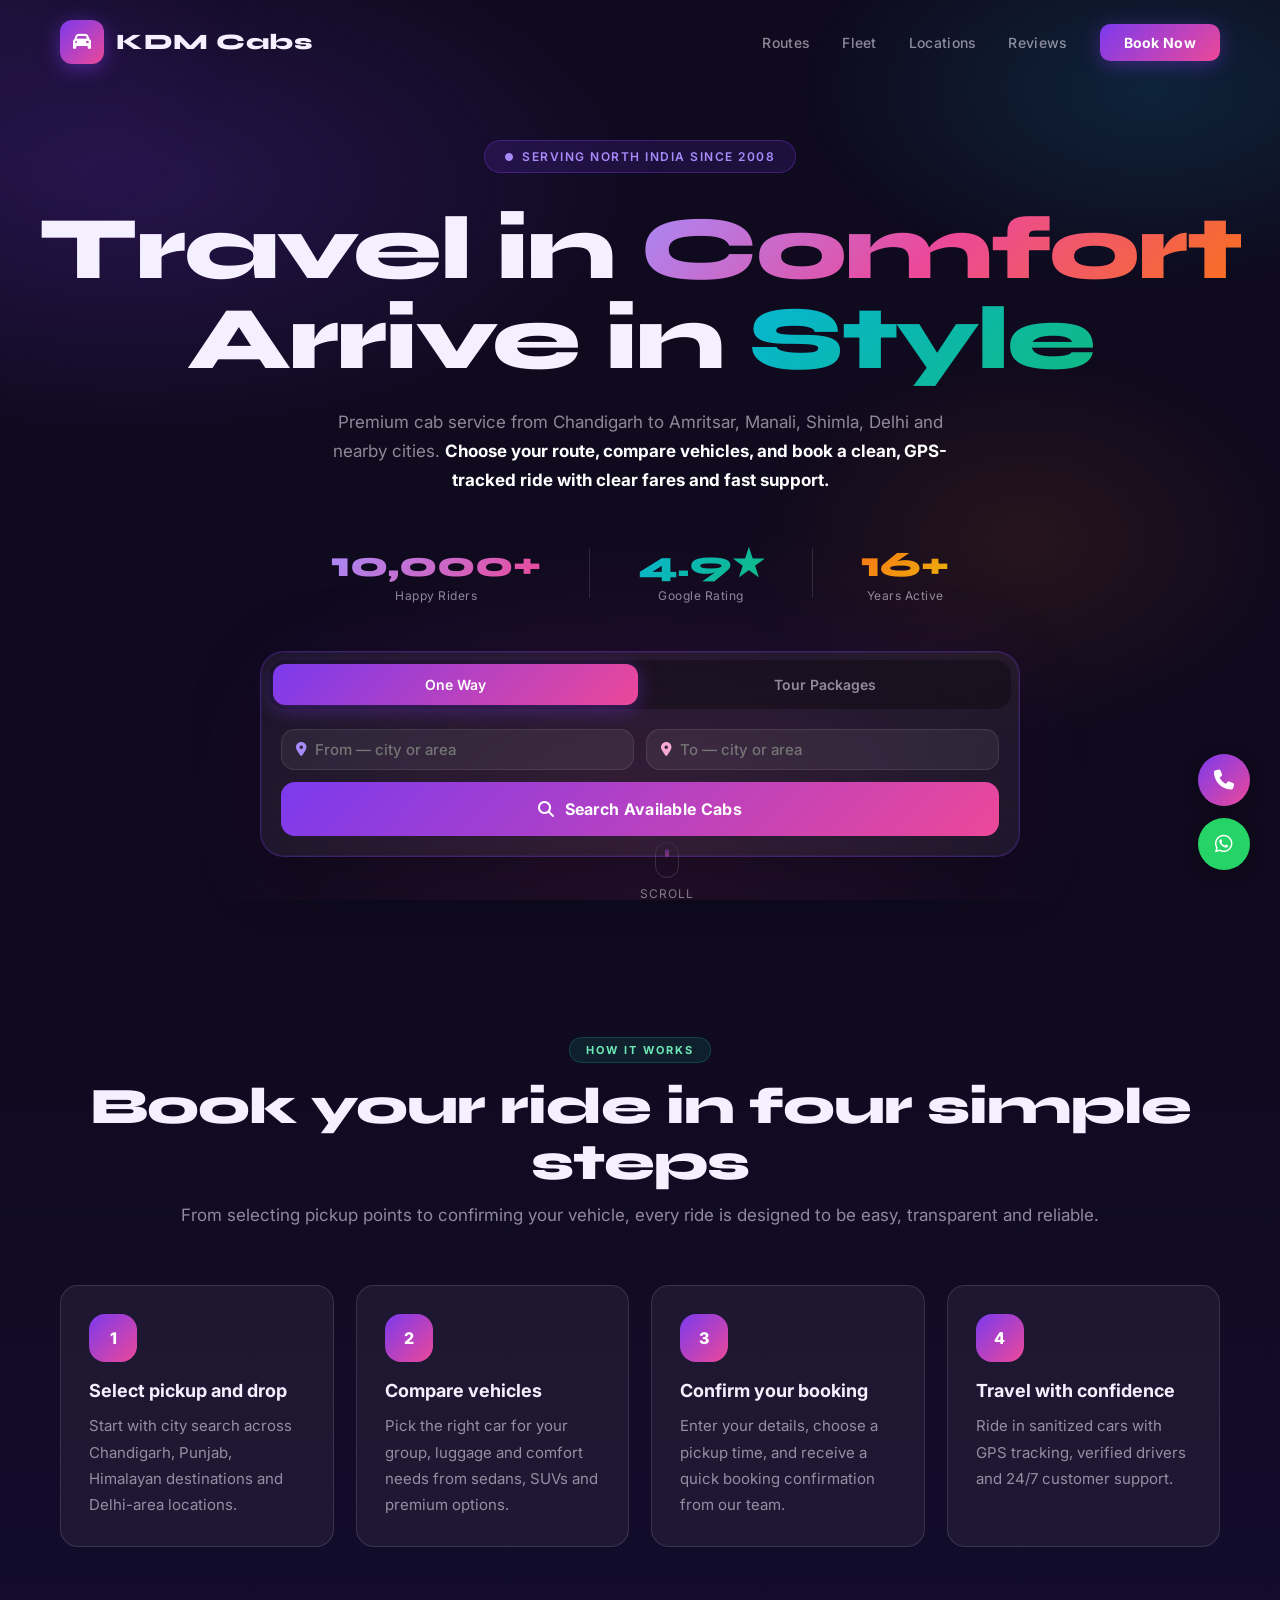
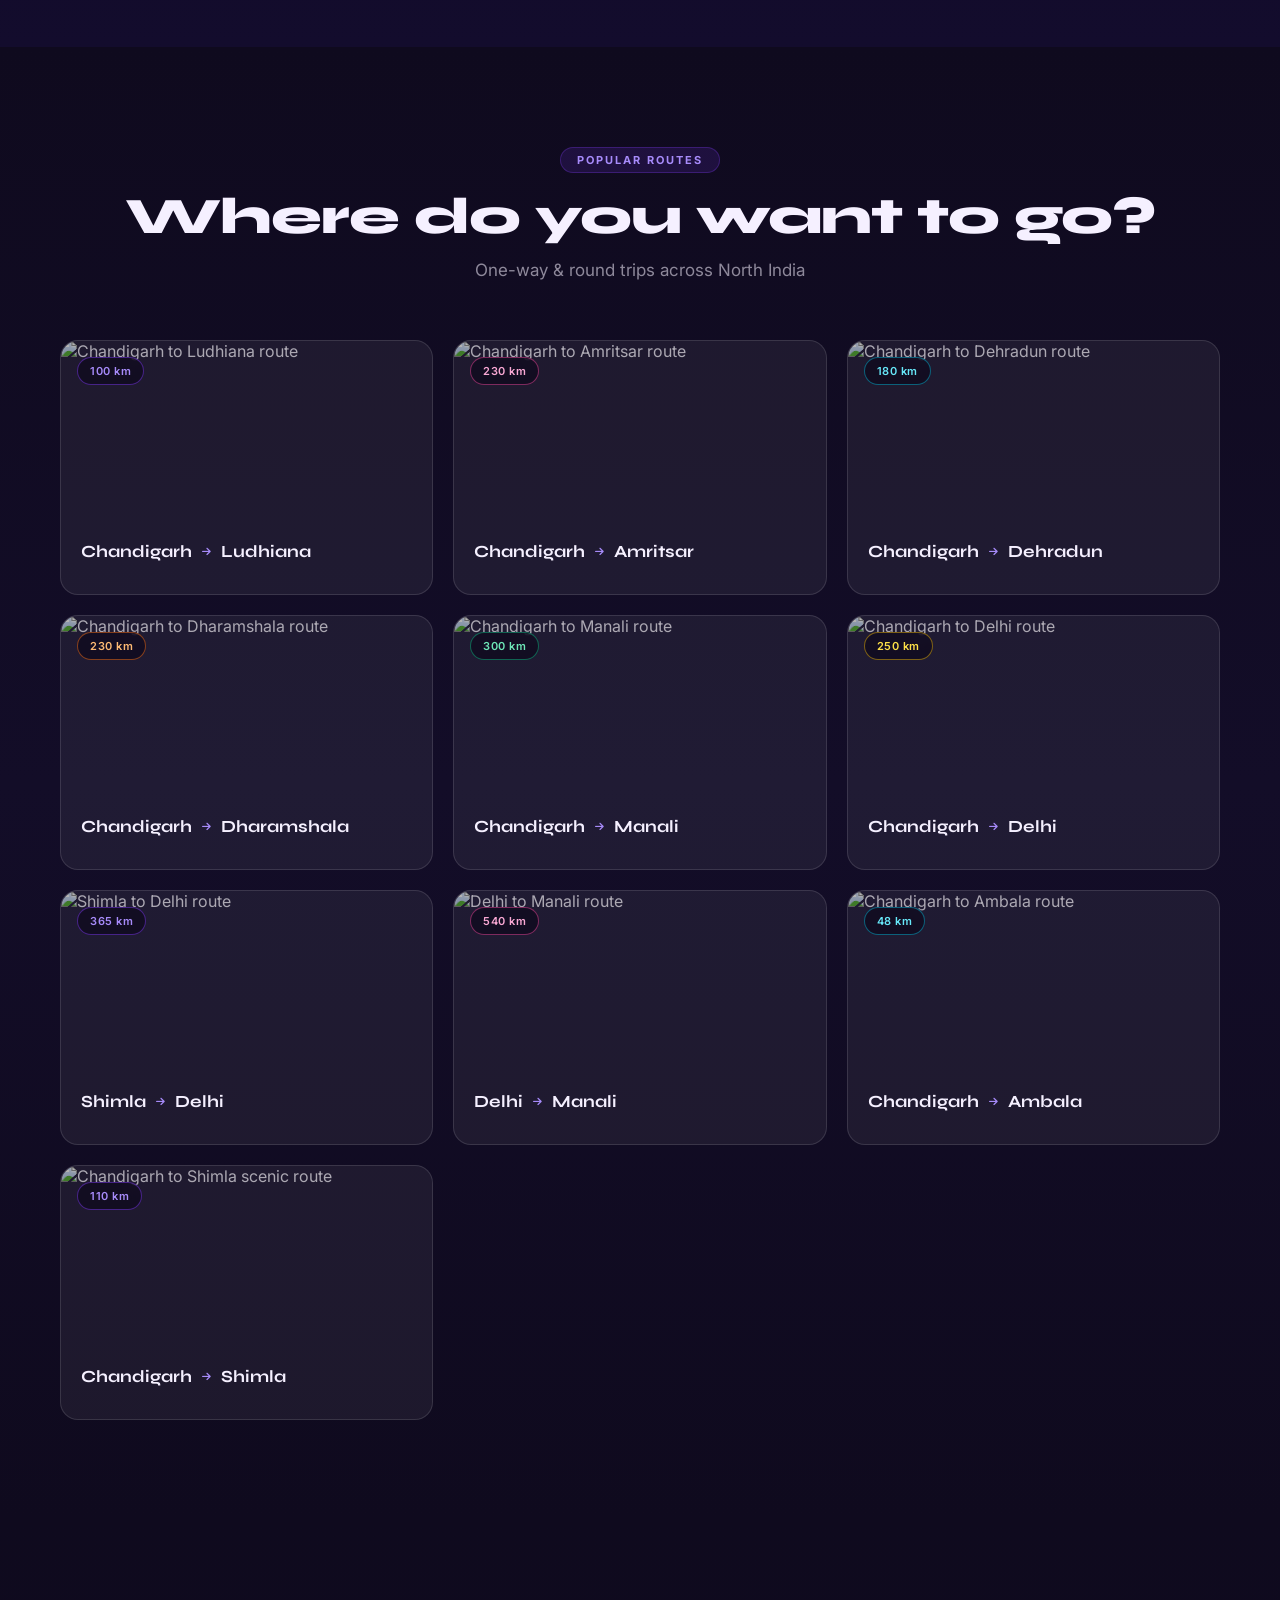
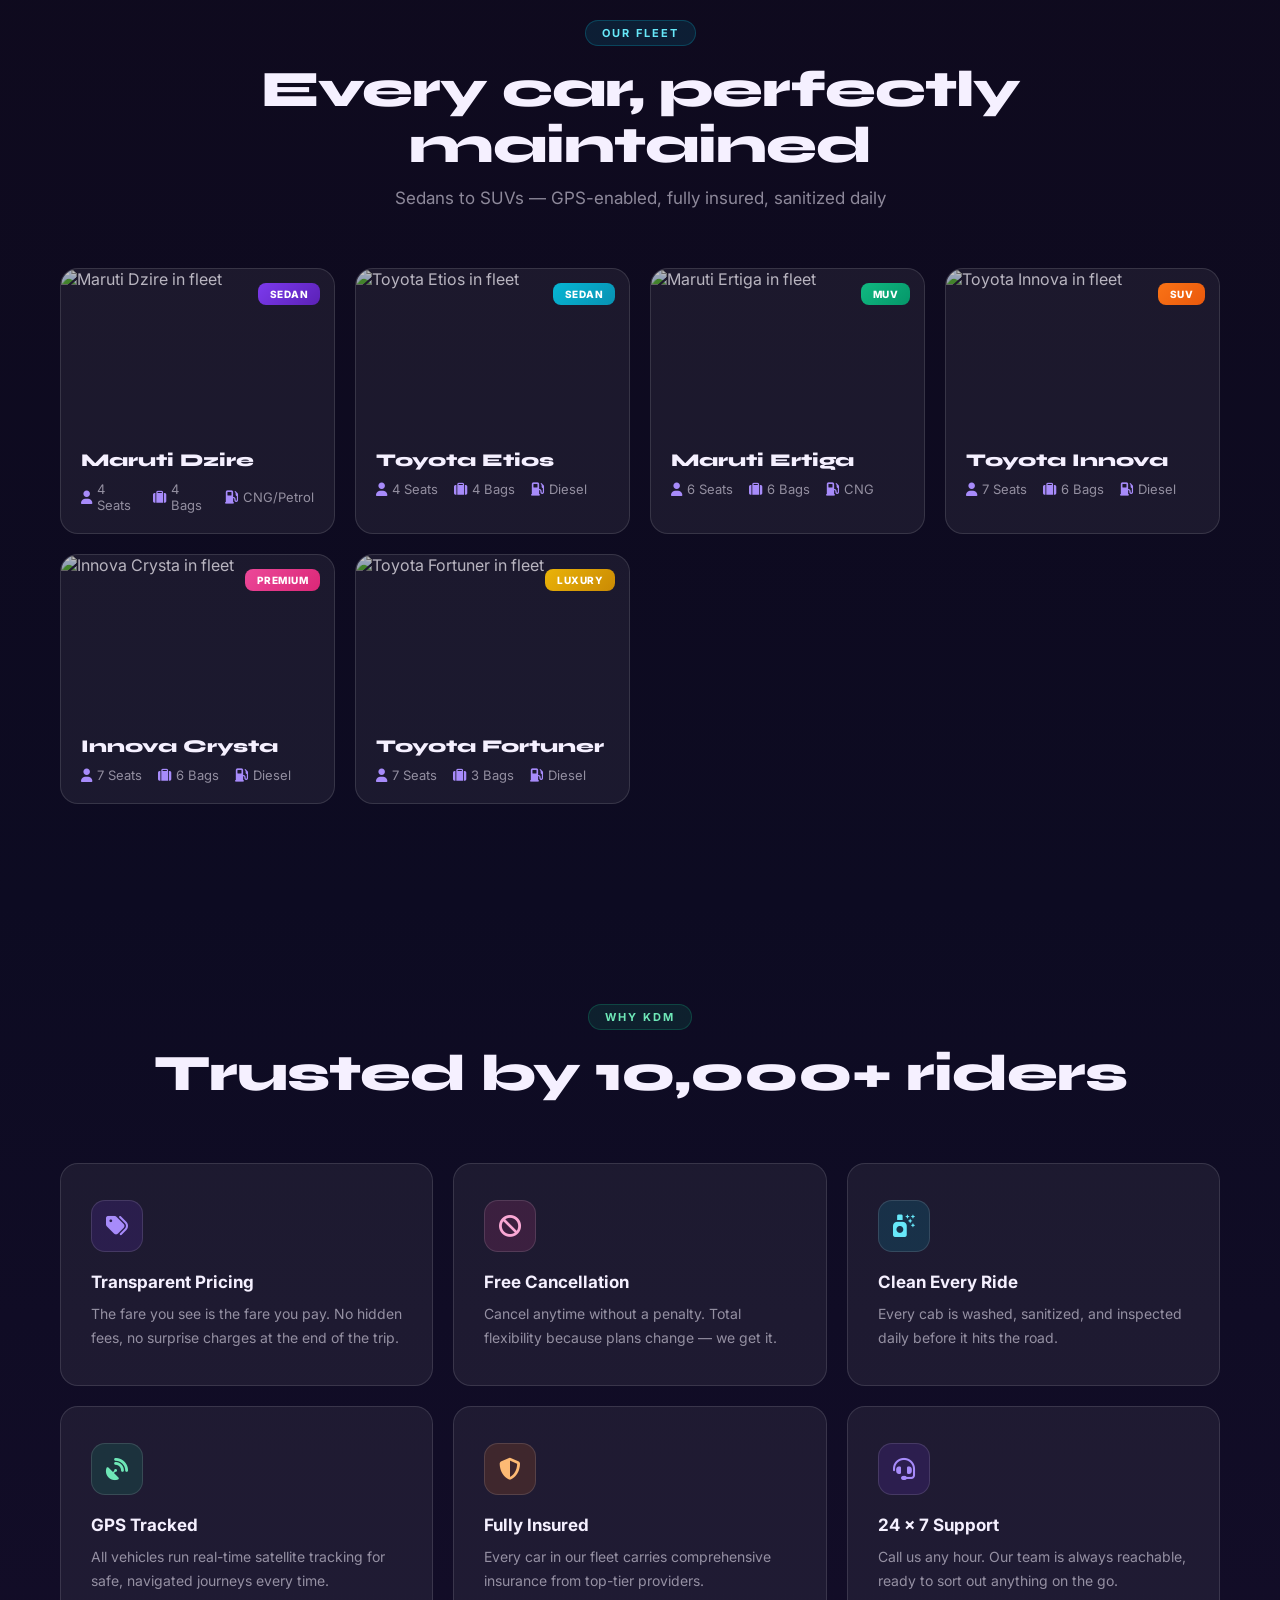
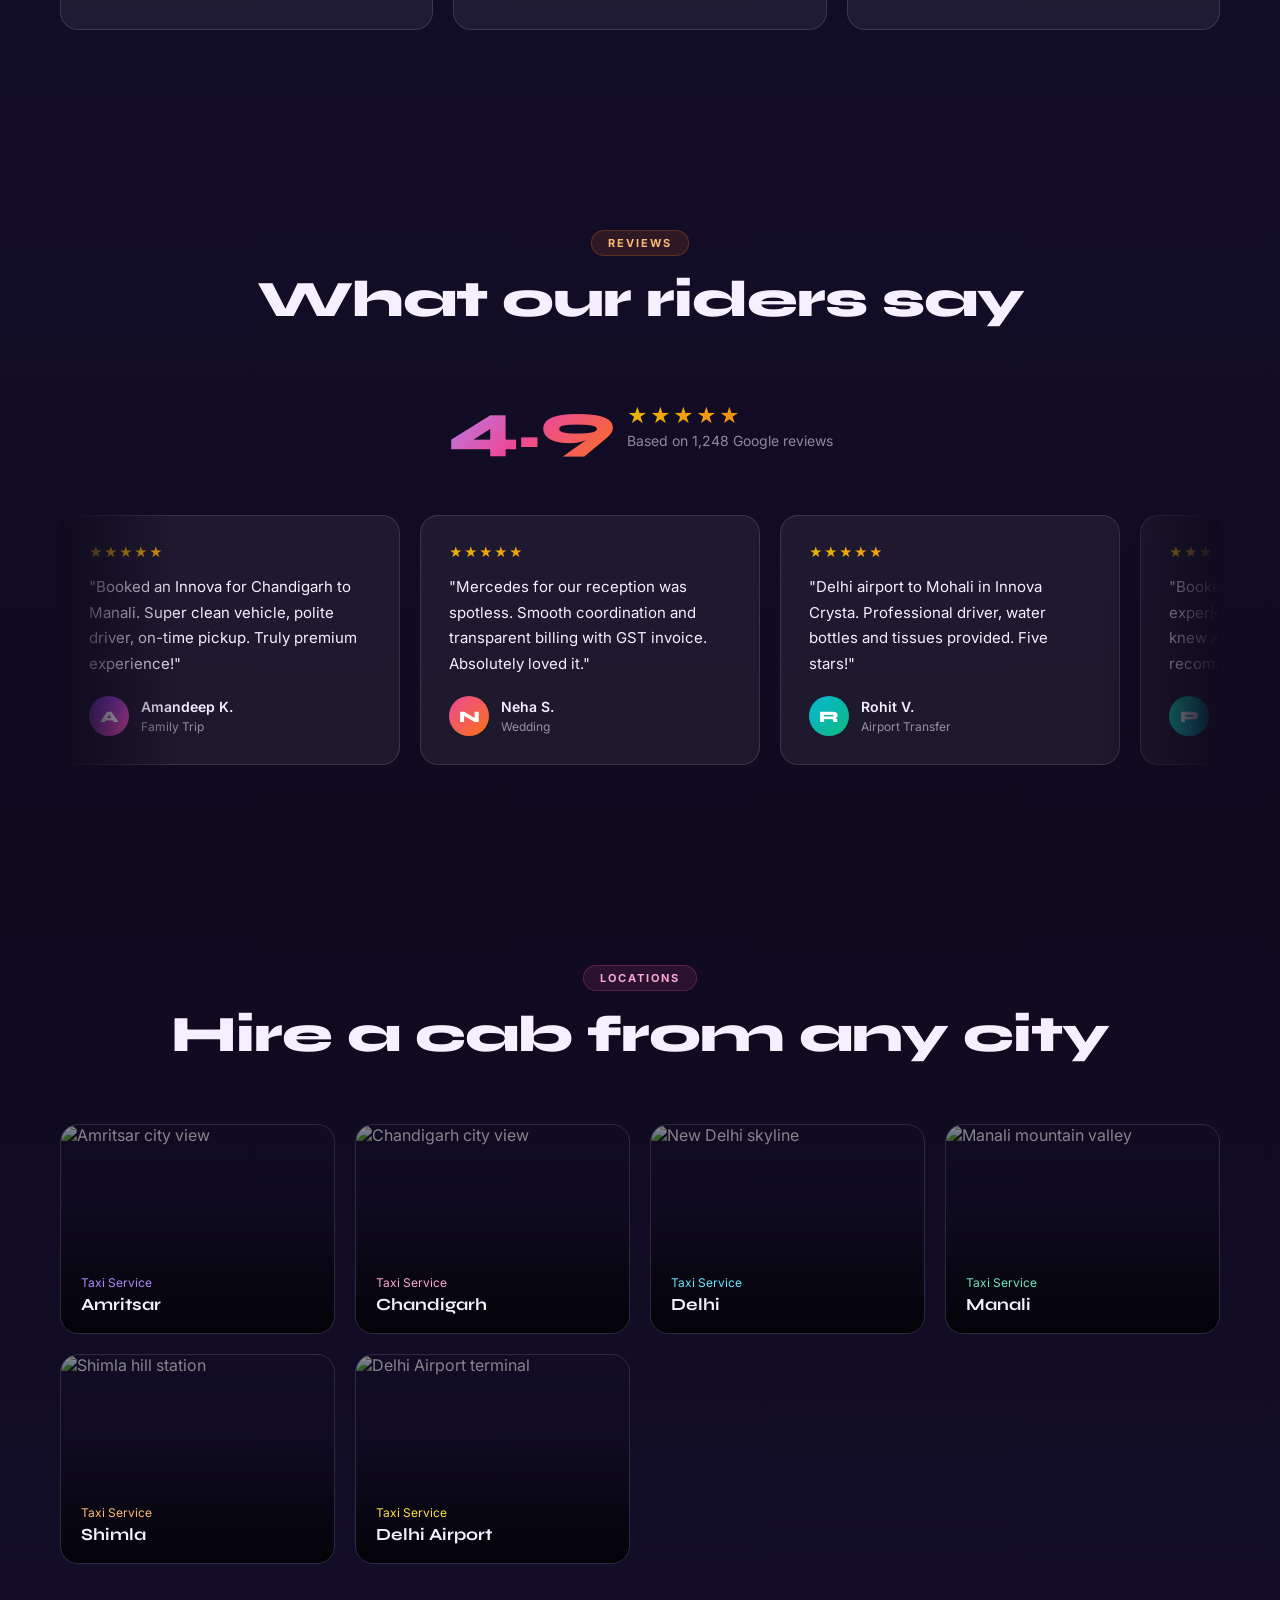
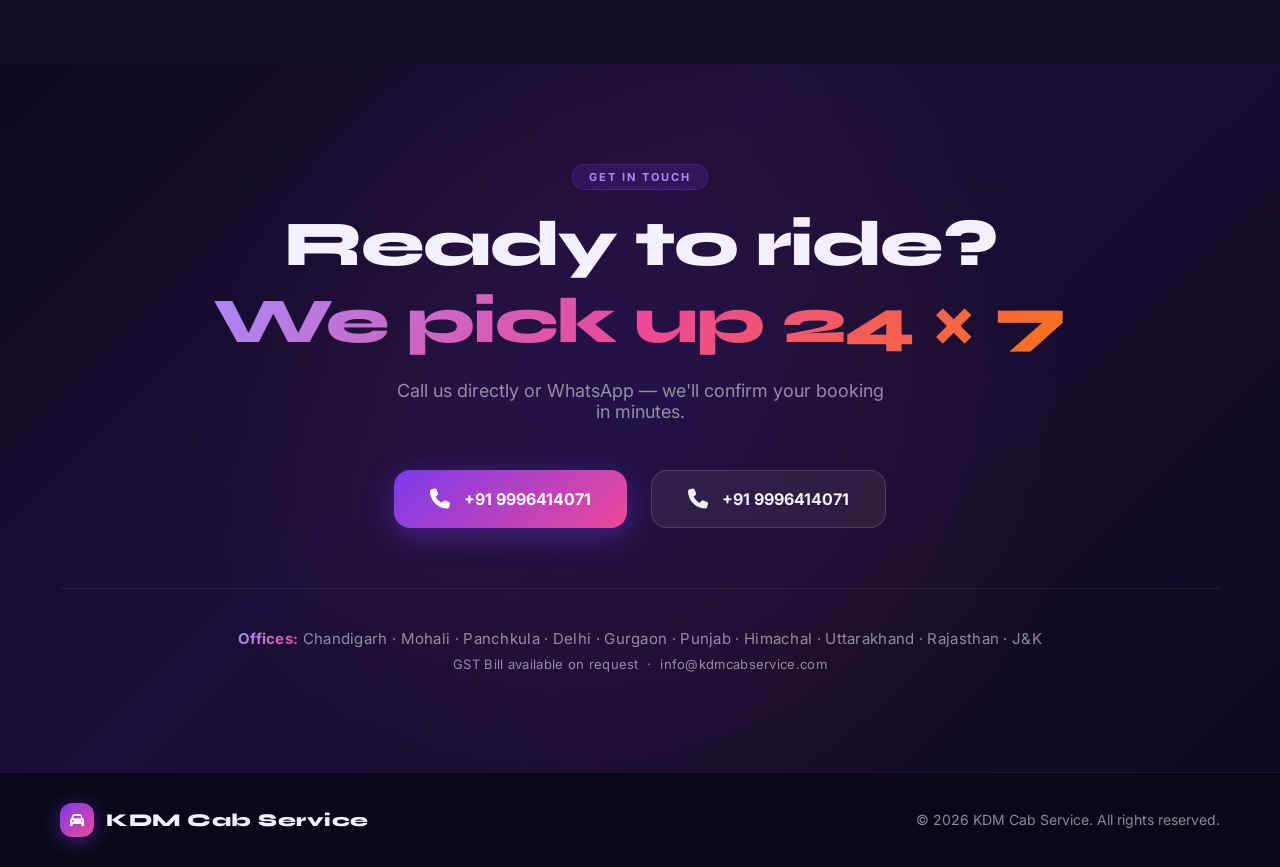
==== commit 1a39dc83: "implement whatsapp msg on booking" ====
--- a/index.html
+++ b/index.html
@@ -2544,11 +2544,11 @@
         Call us directly or WhatsApp — we'll confirm your booking in minutes.
       </p>
       <div class="cta-phones reveal">
-        <a href="tel:+919803384033" class="cta-phone-btn primary"
-          ><i class="fas fa-phone"></i> +91 98033 84033</a
+        <a href="tel:+919996414071" class="cta-phone-btn primary"
+          ><i class="fas fa-phone"></i> +91 9996414071</a
         >
-        <a href="tel:+919041194411" class="cta-phone-btn secondary"
-          ><i class="fas fa-phone"></i> +91 90411 94411</a
+        <a href="tel:+919996414071" class="cta-phone-btn secondary"
+          ><i class="fas fa-phone"></i> +91 9996414071</a
         >
       </div>
       <div class="cta-offices reveal">
@@ -2577,11 +2577,11 @@
 
     <!-- FLOAT -->
     <div class="float-btns">
-      <a href="tel:+919803384033" class="float-btn float-phone"
+      <a href="tel:+919996414071" class="float-btn float-phone"
         ><i class="fas fa-phone"></i
       ></a>
       <a
-        href="https://wa.me/919803384033"
+        href="https://wa.me/919996414071"
         target="_blank"
         class="float-btn float-whatsapp"
         ><i class="fab fa-whatsapp"></i
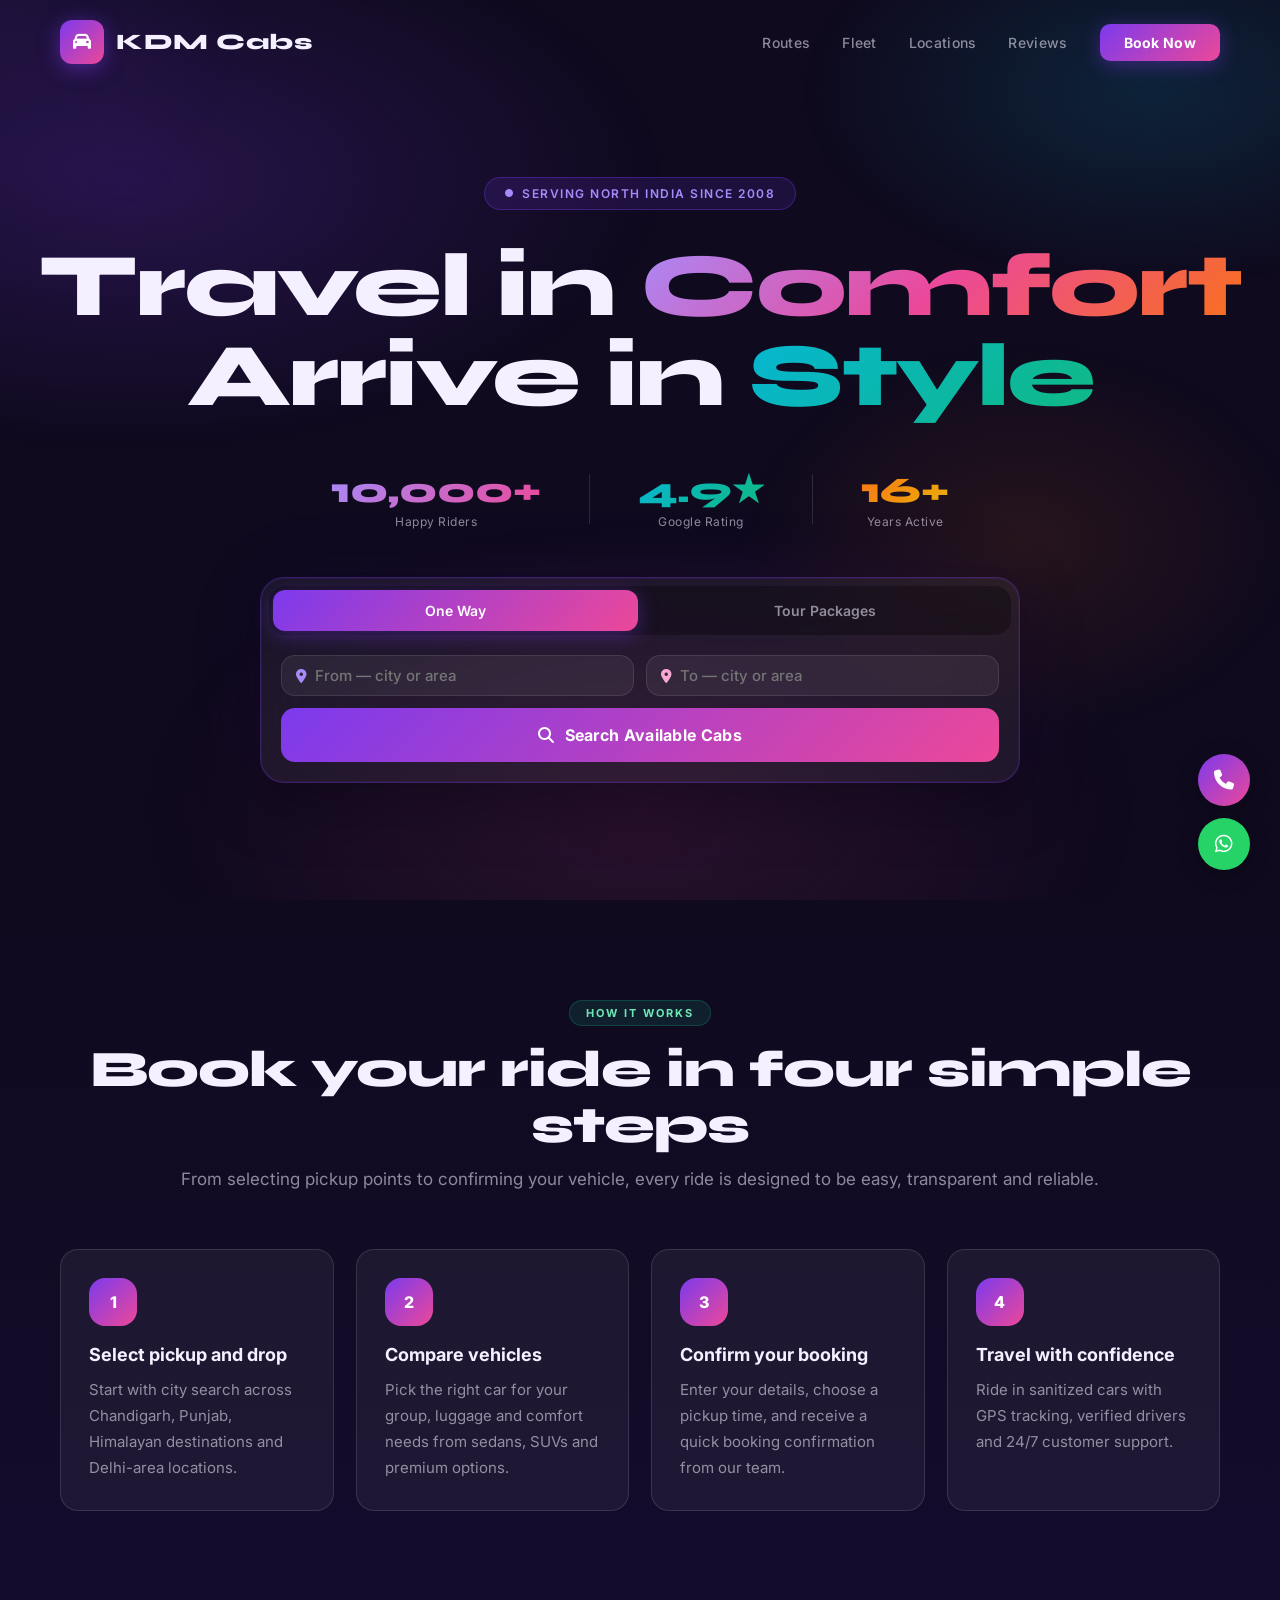
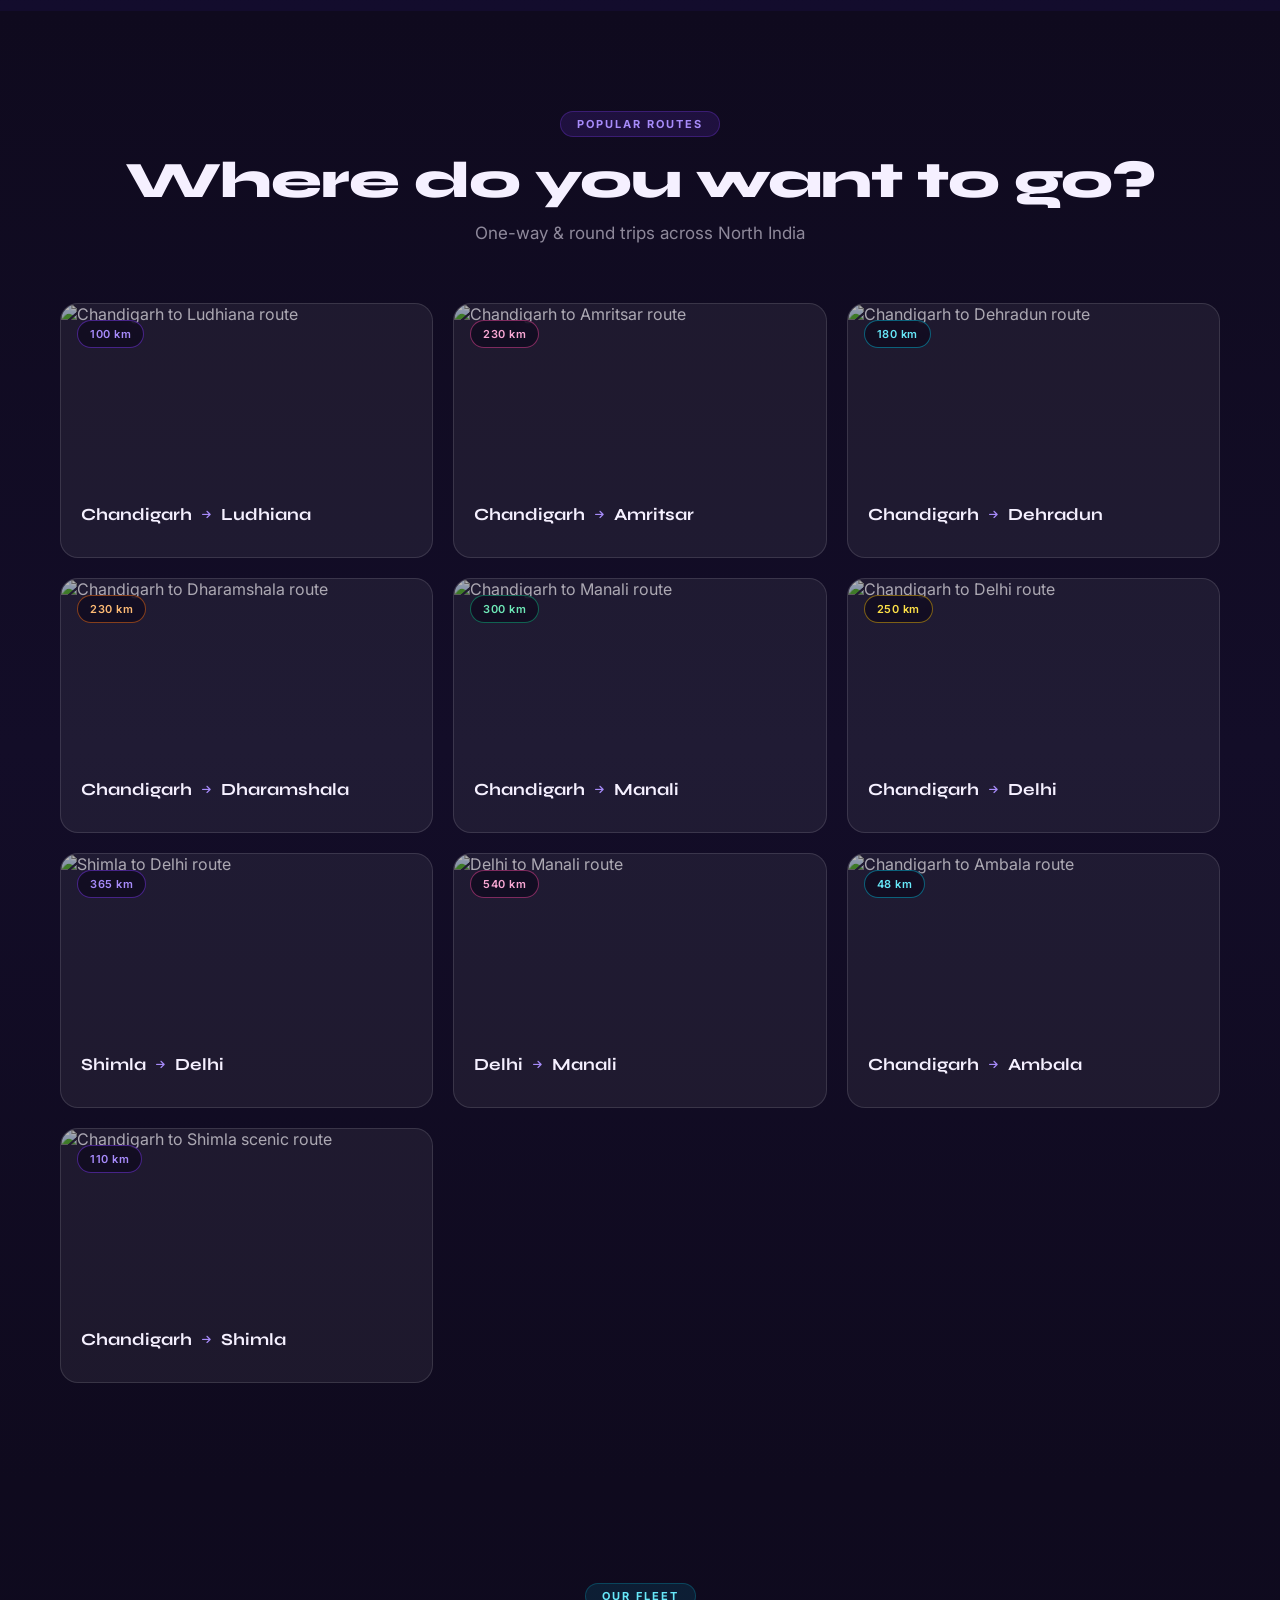
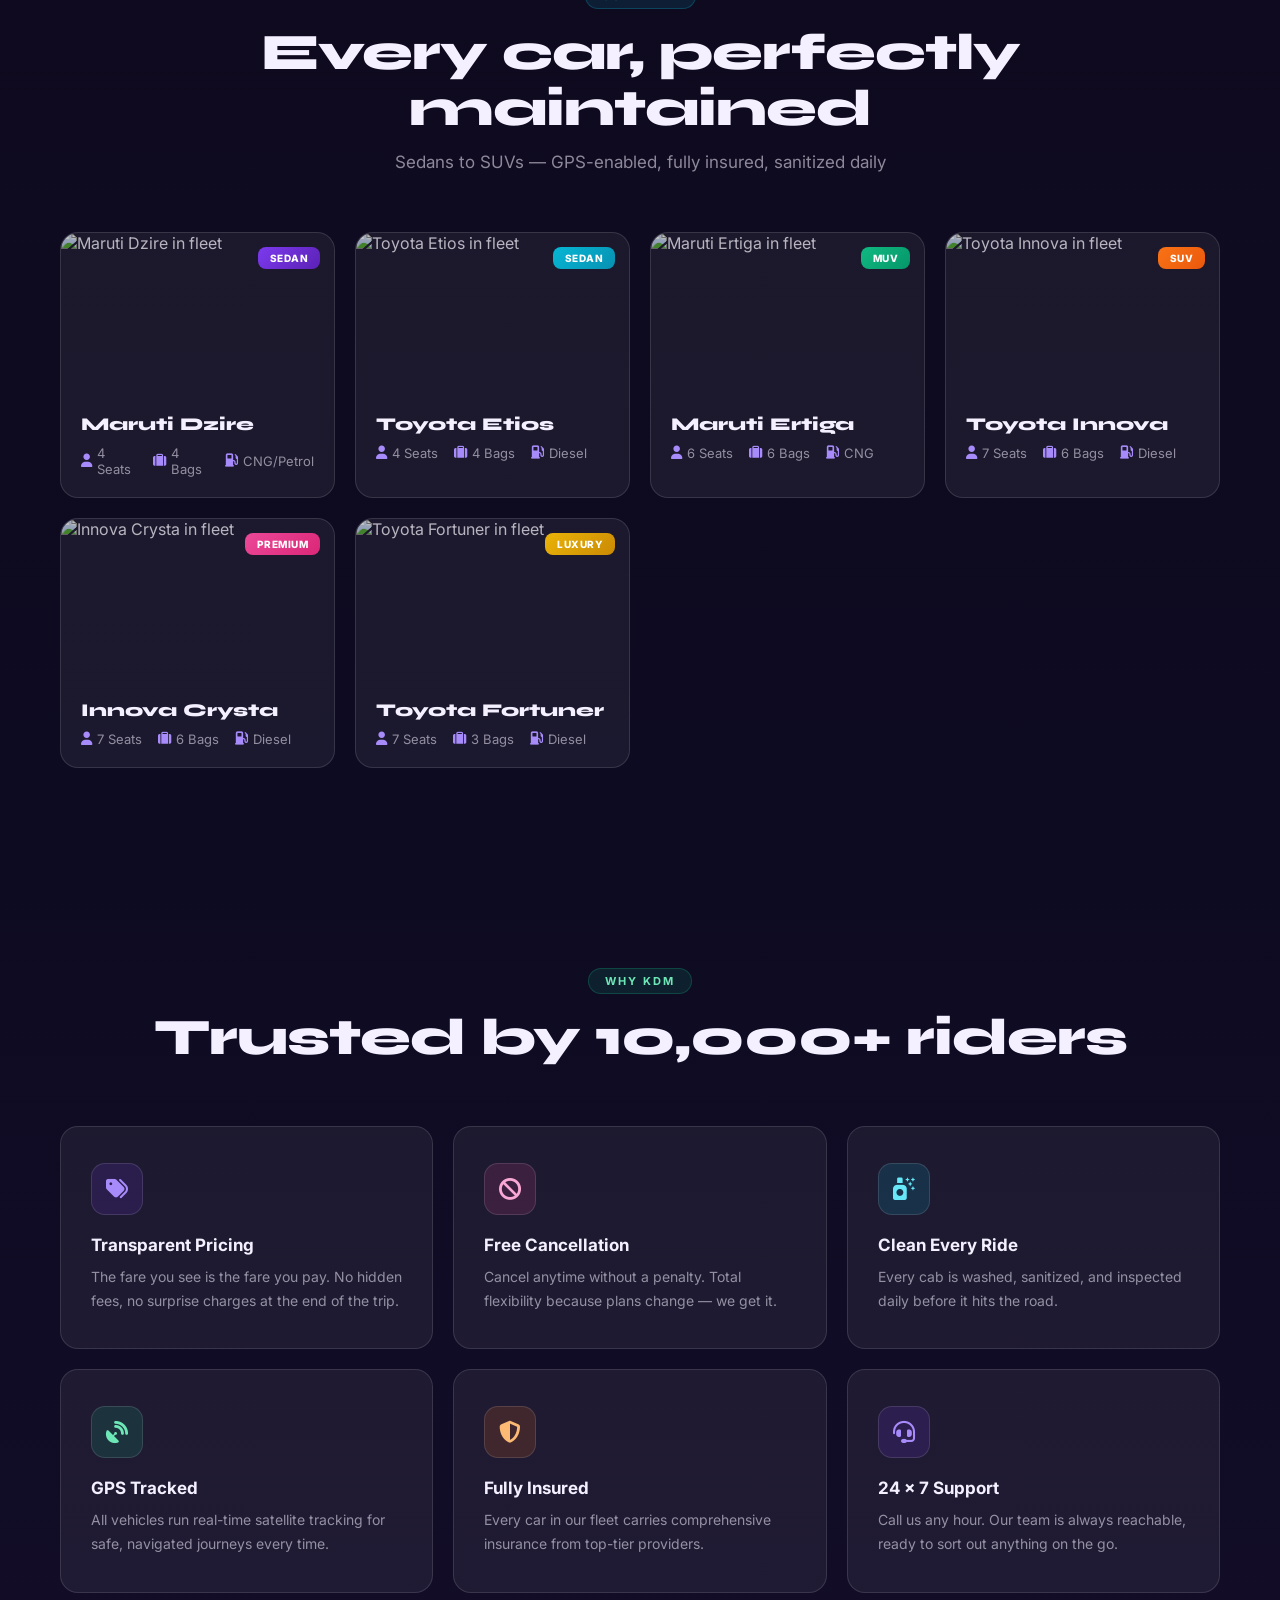
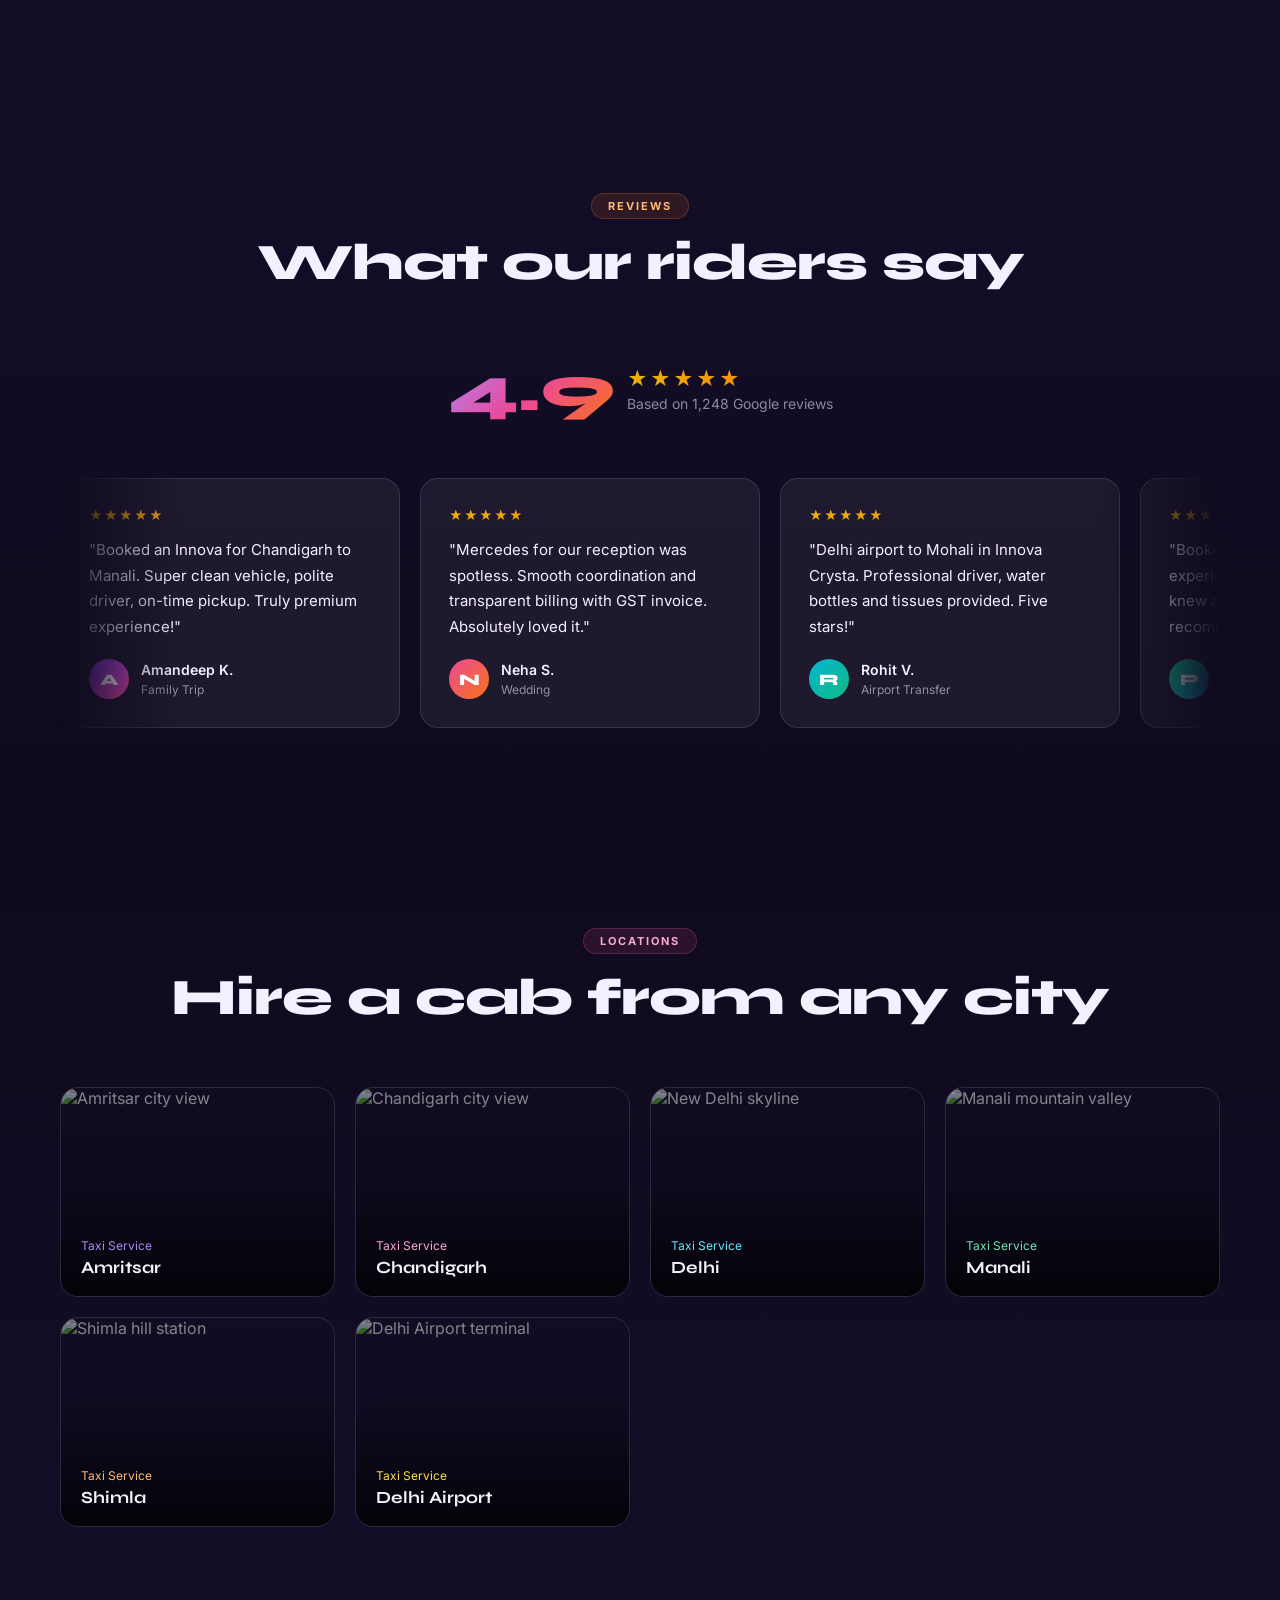
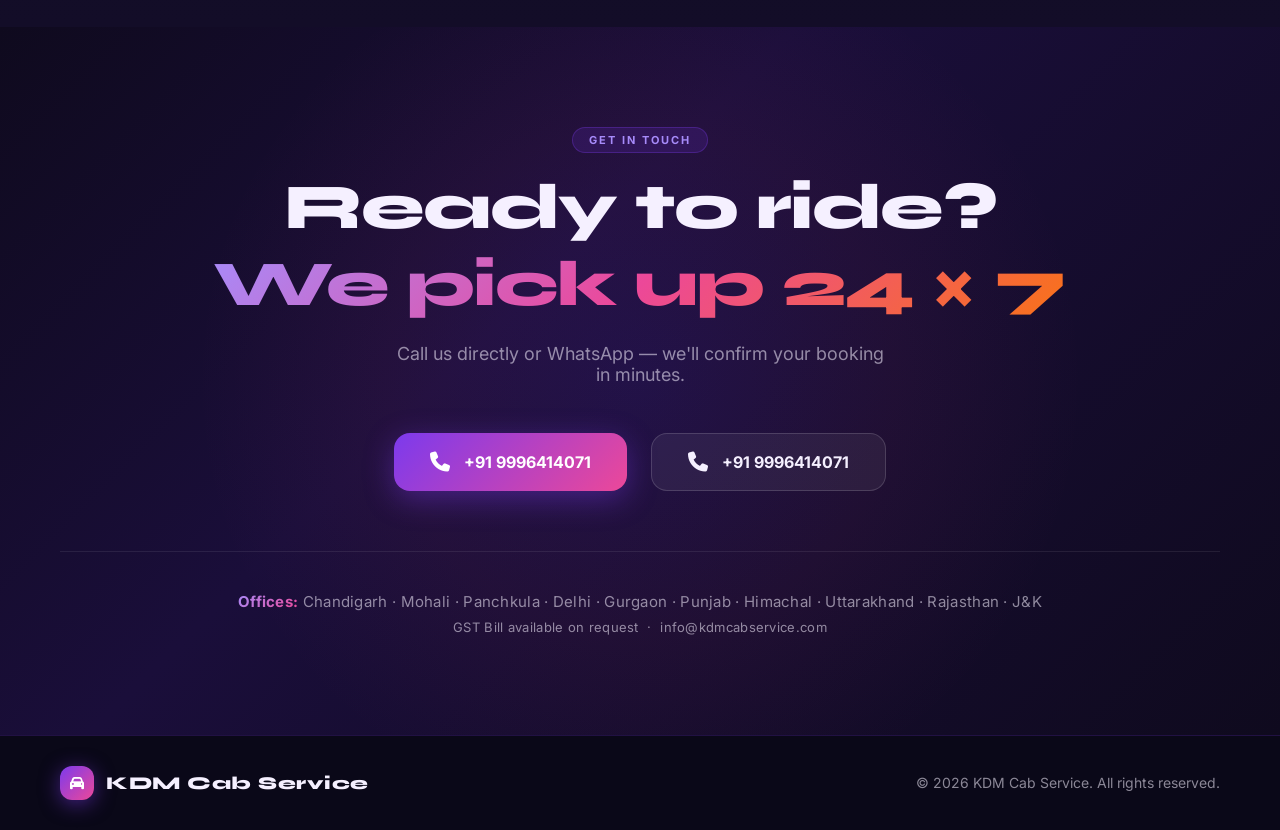
==== commit 190f2213: "fix layout" ====
--- a/index.html
+++ b/index.html
@@ -1783,14 +1783,6 @@
         Travel in <span class="g1">Comfort</span><br />Arrive in
         <span class="g2">Style</span>
       </h1>
-      <p class="hero-sub">
-        Premium cab service from Chandigarh to Amritsar, Manali, Shimla, Delhi
-        and nearby cities.
-        <strong
-          >Choose your route, compare vehicles, and book a clean, GPS-tracked
-          ride with clear fares and fast support.</strong
-        >
-      </p>
 
       <div class="hero-stats">
         <div class="stat-item">
@@ -2001,11 +1993,6 @@
           </a>
         </div>
       </div>
-
-      <div class="scroll-hint">
-        <div class="scroll-dot"></div>
-        SCROLL
-      </div>
     </section>
 
     <section class="how-section" id="how-it-works">
